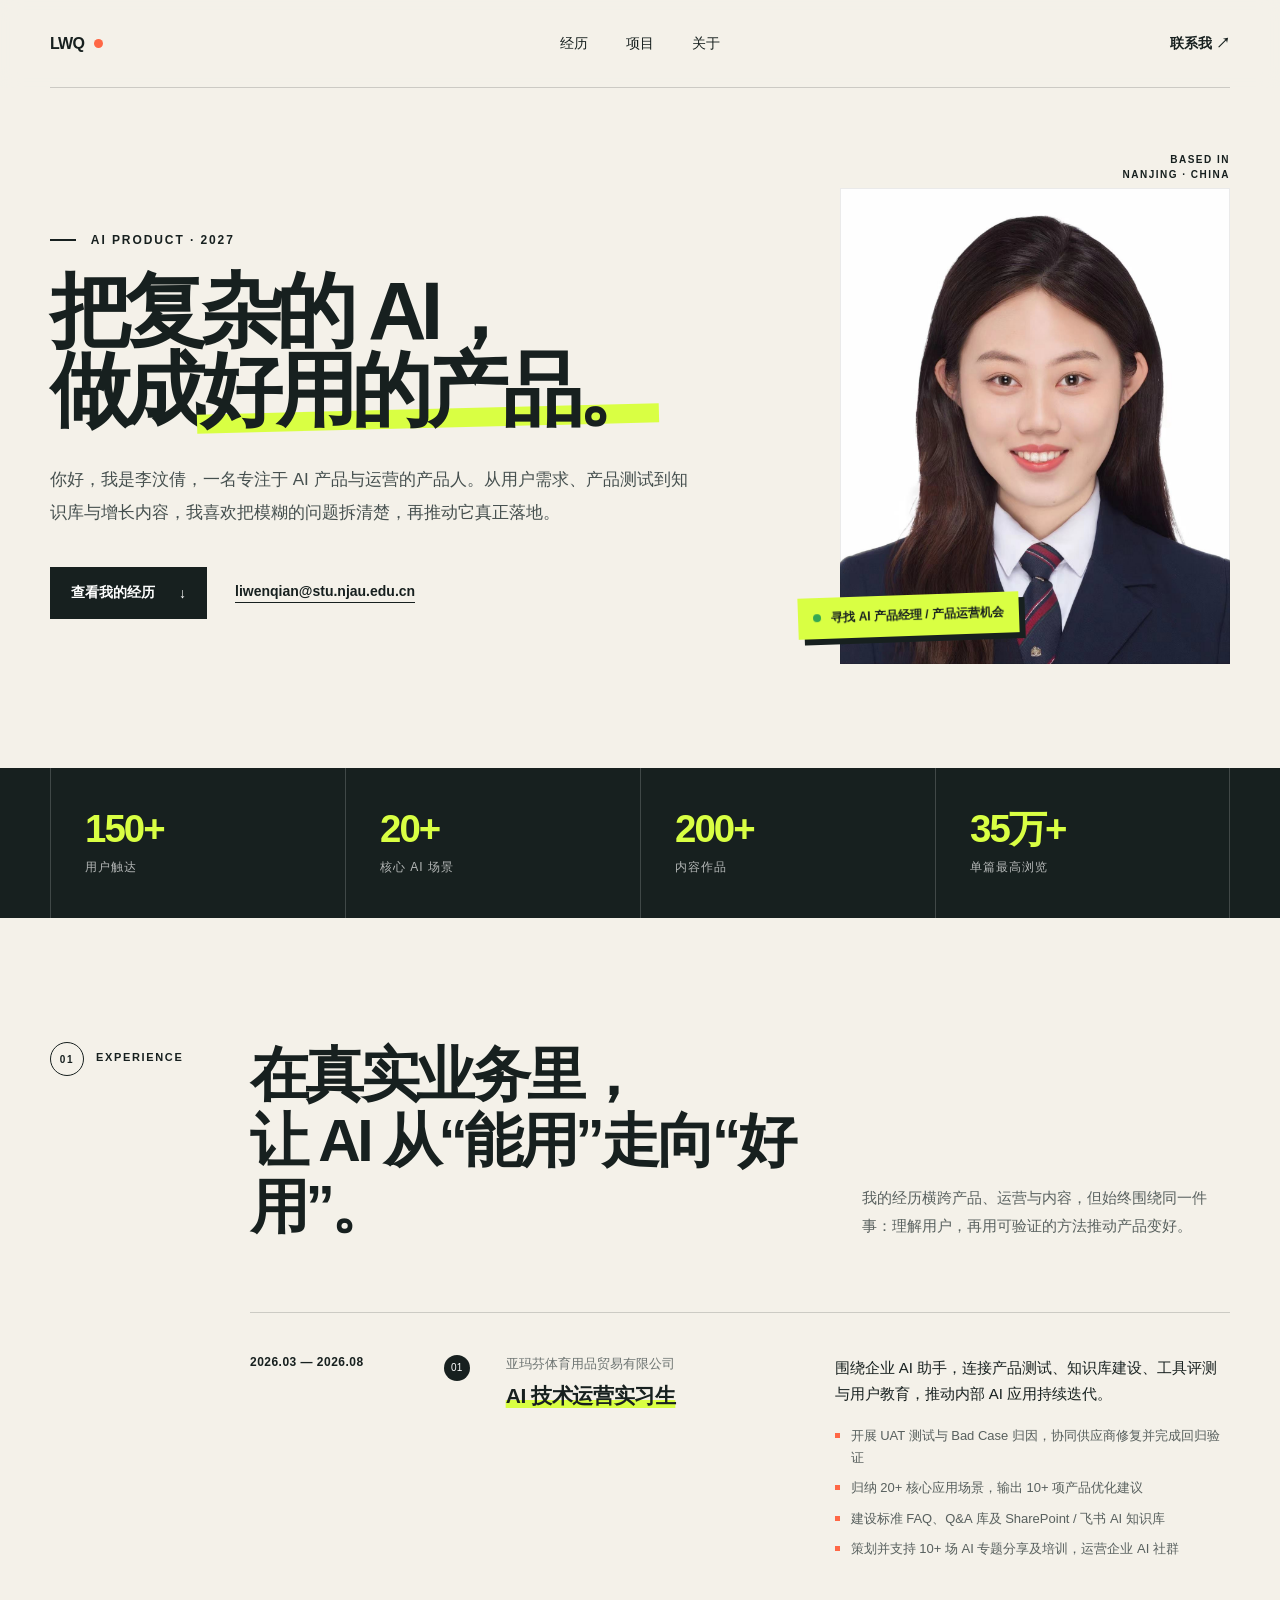
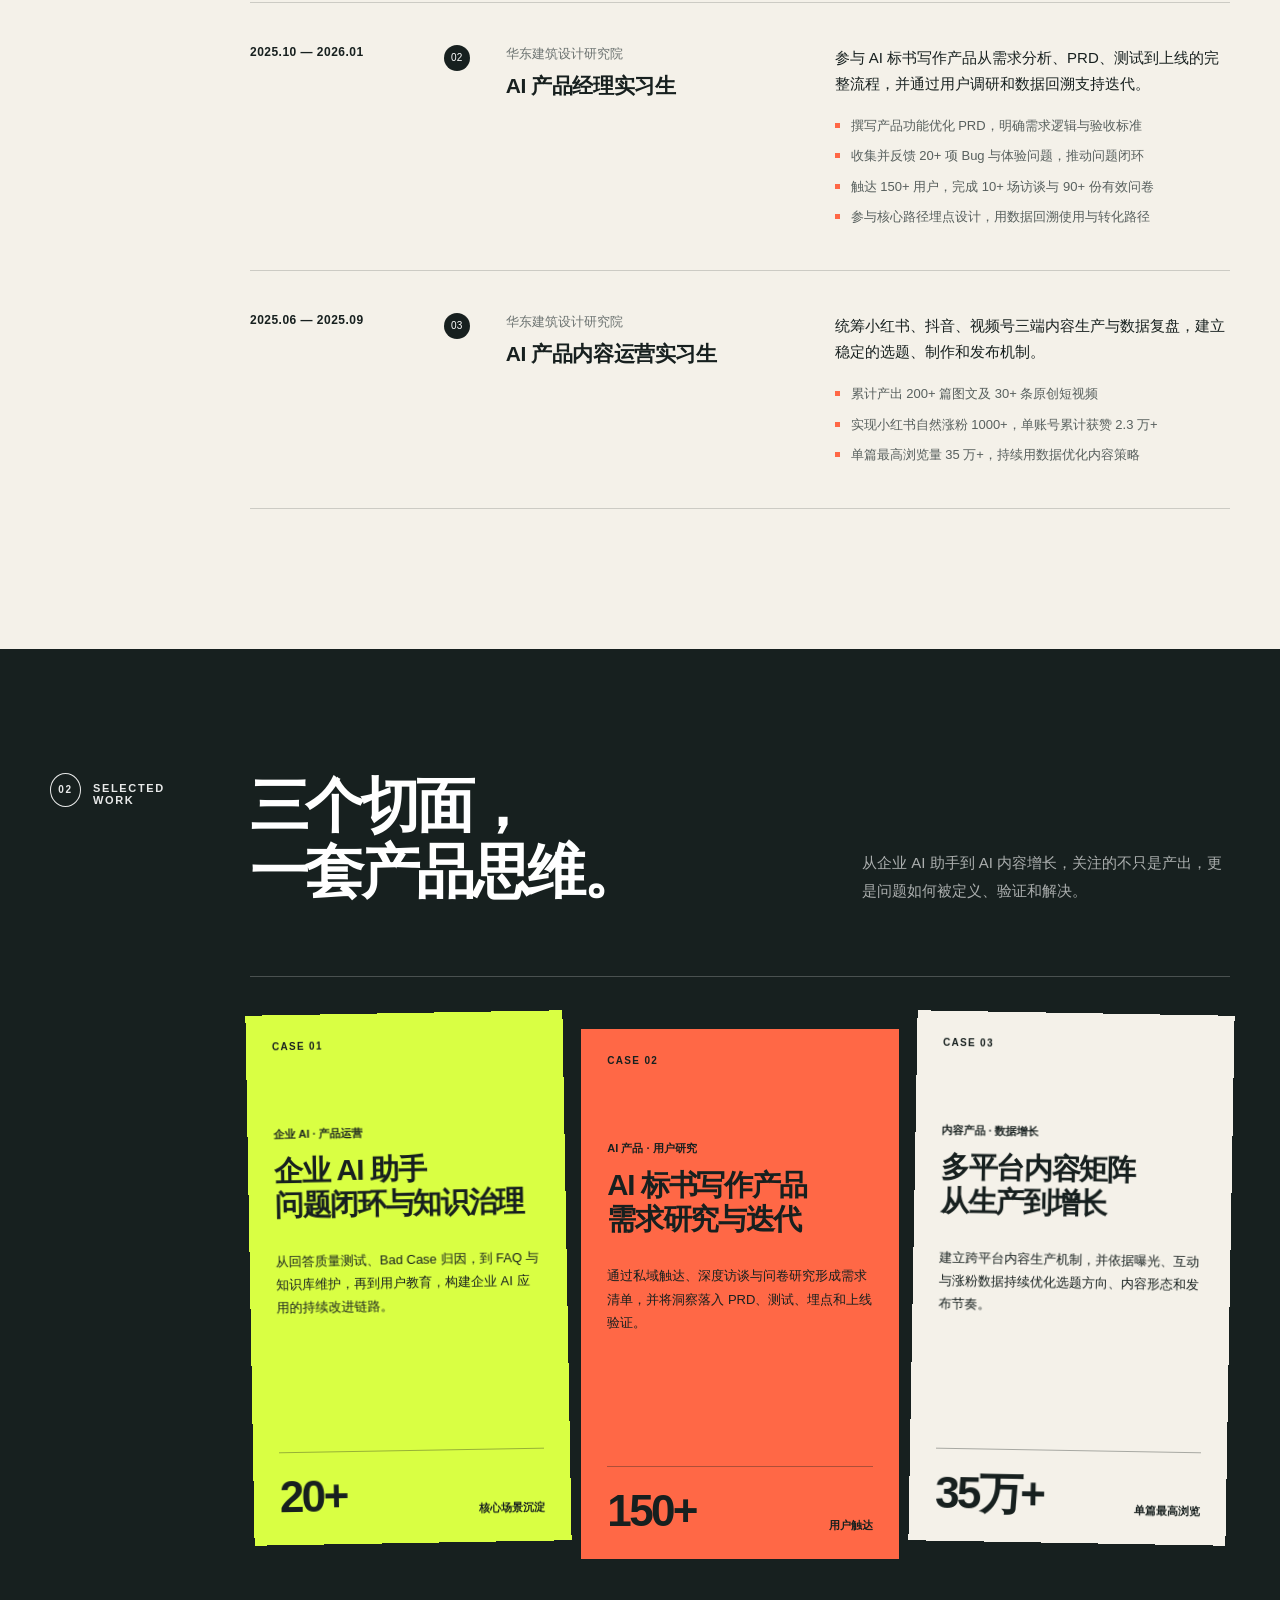
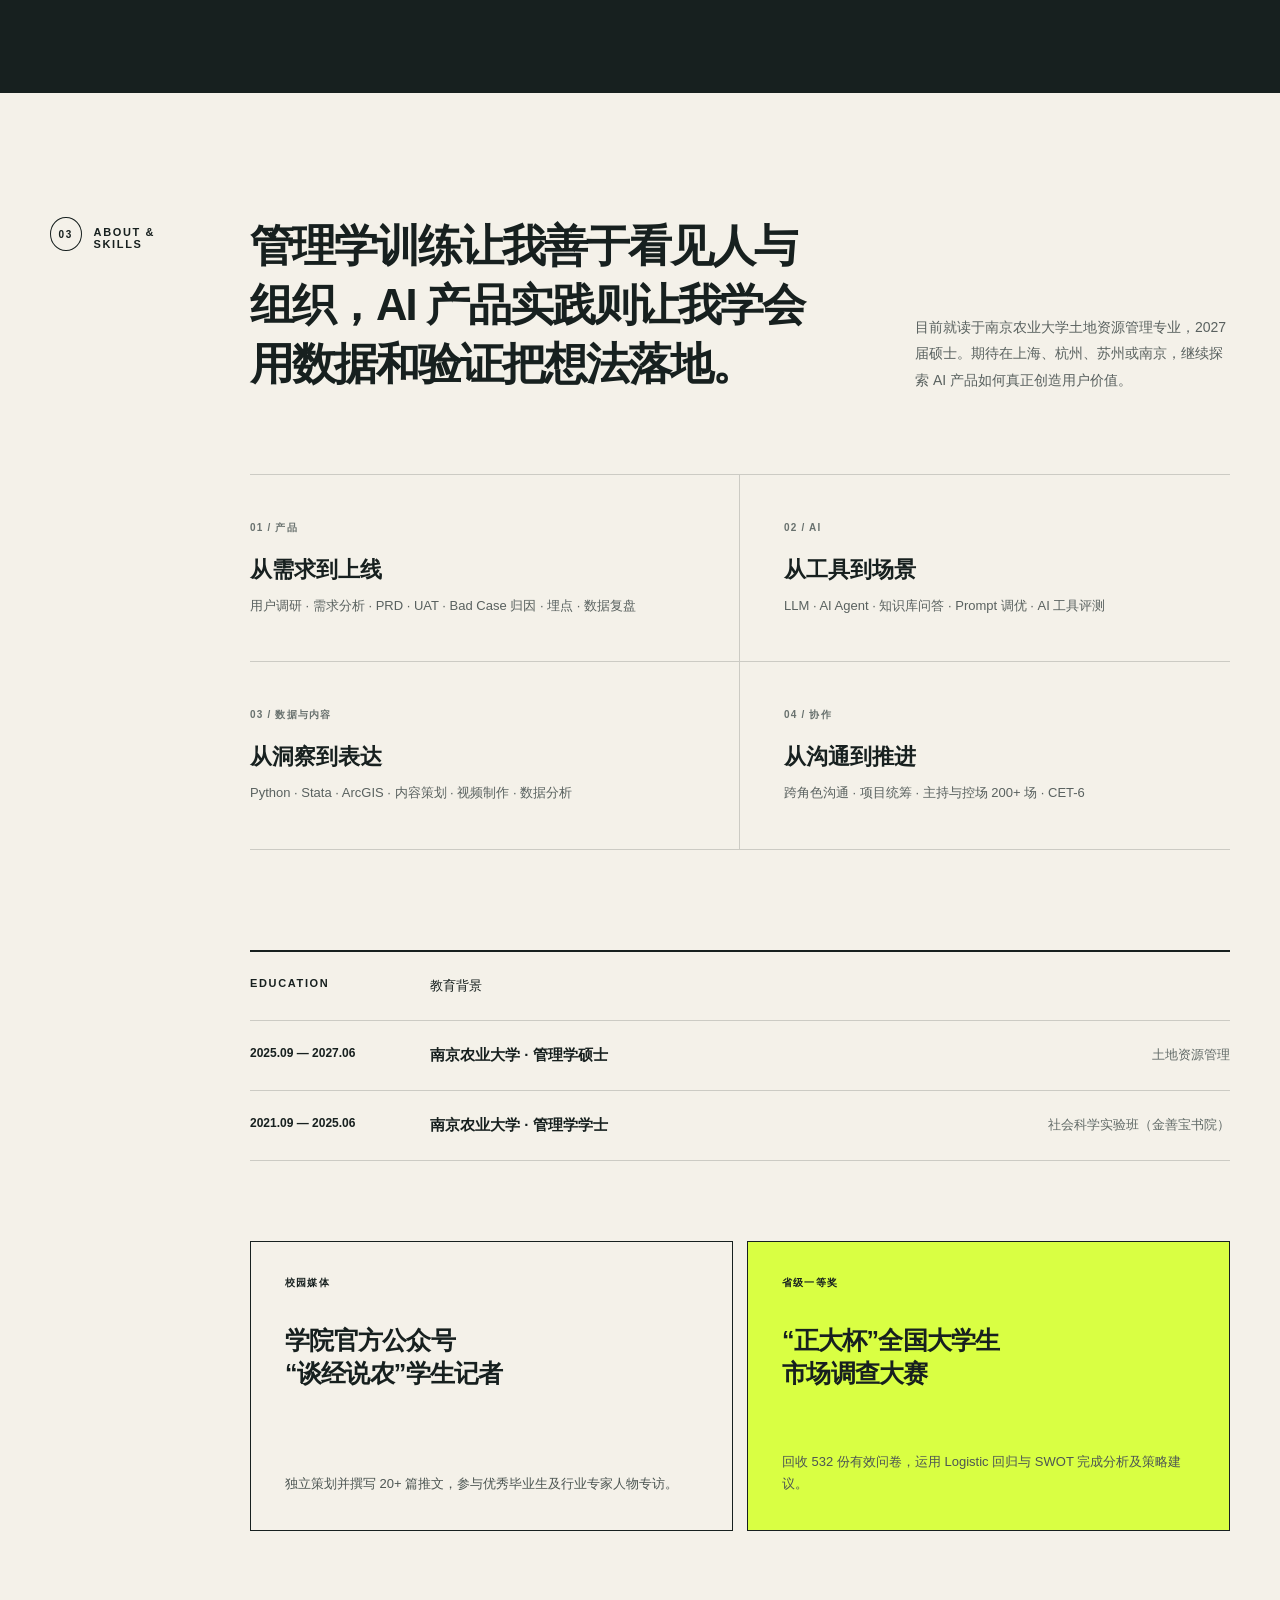
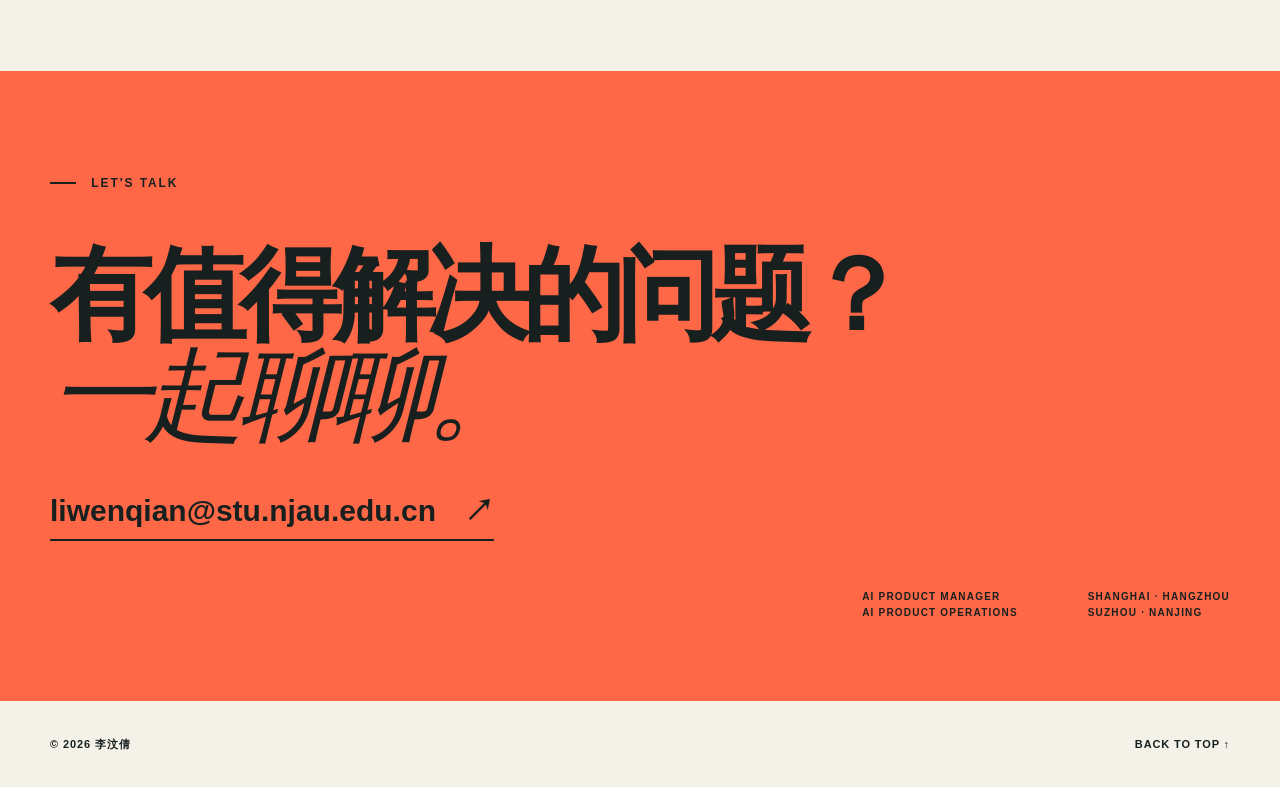
==== index.html @ 54adc129 "Publish initial personal homepage" ====
<!doctype html>
<html lang="zh-CN">
  <head>
    <meta charset="UTF-8" />
    <meta name="viewport" content="width=device-width, initial-scale=1.0" />
    <meta name="description" content="李汶倩的个人主页，聚焦 AI 产品、用户研究、知识库与内容增长。" />
    <meta name="theme-color" content="#f4f1e9" />
    <title>李汶倩｜AI 产品经理 &amp; 产品运营</title>
    <link rel="stylesheet" href="styles.css" />
  </head>
  <body>
    <header class="site-header">
      <nav class="nav shell" aria-label="主导航">
        <a class="brand" href="#top" aria-label="返回首页"><span>LWQ</span><i></i></a>
        <div class="nav-links">
          <a href="#experience">经历</a>
          <a href="#projects">项目</a>
          <a href="#about">关于</a>
        </div>
        <a class="nav-contact" href="mailto:liwenqian@stu.njau.edu.cn">联系我 <span aria-hidden="true">↗</span></a>
      </nav>
    </header>

    <main id="top">
      <section class="hero shell">
        <div class="hero-copy reveal">
          <p class="eyebrow"><span></span> AI PRODUCT · 2027</p>
          <h1>把复杂的 AI，<br />做成<span>好用的产品。</span></h1>
          <p class="intro">
            你好，我是李汶倩，一名专注于 AI 产品与运营的产品人。从用户需求、产品测试到知识库与增长内容，我喜欢把模糊的问题拆清楚，再推动它真正落地。
          </p>
          <div class="hero-actions">
            <a class="button primary" href="#experience">查看我的经历 <span>↓</span></a>
            <a class="button text-link" href="mailto:liwenqian@stu.njau.edu.cn">liwenqian@stu.njau.edu.cn</a>
          </div>
        </div>

        <div class="portrait-wrap reveal delay-1" aria-label="李汶倩个人照片">
          <div class="portrait-note">BASED IN<br />NANJING · CHINA</div>
          <div class="portrait-frame"><img src="assets/profile.jpg" alt="李汶倩" /></div>
          <div class="availability"><i></i> 寻找 AI 产品经理 / 产品运营机会</div>
        </div>
      </section>

      <section class="metric-band" aria-label="核心成果">
        <div class="shell metrics">
          <div class="metric"><strong>150+</strong><span>用户触达</span></div>
          <div class="metric"><strong>20+</strong><span>核心 AI 场景</span></div>
          <div class="metric"><strong>200+</strong><span>内容作品</span></div>
          <div class="metric"><strong>35万+</strong><span>单篇最高浏览</span></div>
        </div>
      </section>

      <section class="section shell" id="experience">
        <div class="section-kicker"><span>01</span><p>EXPERIENCE</p></div>
        <div class="section-main">
          <div class="section-heading">
            <h2>在真实业务里，<br />让 AI 从“能用”走向“好用”。</h2>
            <p>我的经历横跨产品、运营与内容，但始终围绕同一件事：理解用户，再用可验证的方法推动产品变好。</p>
          </div>

          <div class="timeline">
            <article class="role featured">
              <div class="role-meta">
                <time>2026.03 — 2026.08</time>
                <span class="role-index">01</span>
              </div>
              <div class="role-title">
                <p>亚玛芬体育用品贸易有限公司</p>
                <h3>AI 技术运营实习生</h3>
              </div>
              <div class="role-content">
                <p>围绕企业 AI 助手，连接产品测试、知识库建设、工具评测与用户教育，推动内部 AI 应用持续迭代。</p>
                <ul>
                  <li>开展 UAT 测试与 Bad Case 归因，协同供应商修复并完成回归验证</li>
                  <li>归纳 20+ 核心应用场景，输出 10+ 项产品优化建议</li>
                  <li>建设标准 FAQ、Q&amp;A 库及 SharePoint / 飞书 AI 知识库</li>
                  <li>策划并支持 10+ 场 AI 专题分享及培训，运营企业 AI 社群</li>
                </ul>
              </div>
            </article>

            <article class="role">
              <div class="role-meta">
                <time>2025.10 — 2026.01</time>
                <span class="role-index">02</span>
              </div>
              <div class="role-title">
                <p>华东建筑设计研究院</p>
                <h3>AI 产品经理实习生</h3>
              </div>
              <div class="role-content">
                <p>参与 AI 标书写作产品从需求分析、PRD、测试到上线的完整流程，并通过用户调研和数据回溯支持迭代。</p>
                <ul>
                  <li>撰写产品功能优化 PRD，明确需求逻辑与验收标准</li>
                  <li>收集并反馈 20+ 项 Bug 与体验问题，推动问题闭环</li>
                  <li>触达 150+ 用户，完成 10+ 场访谈与 90+ 份有效问卷</li>
                  <li>参与核心路径埋点设计，用数据回溯使用与转化路径</li>
                </ul>
              </div>
            </article>

            <article class="role">
              <div class="role-meta">
                <time>2025.06 — 2025.09</time>
                <span class="role-index">03</span>
              </div>
              <div class="role-title">
                <p>华东建筑设计研究院</p>
                <h3>AI 产品内容运营实习生</h3>
              </div>
              <div class="role-content">
                <p>统筹小红书、抖音、视频号三端内容生产与数据复盘，建立稳定的选题、制作和发布机制。</p>
                <ul>
                  <li>累计产出 200+ 篇图文及 30+ 条原创短视频</li>
                  <li>实现小红书自然涨粉 1000+，单账号累计获赞 2.3 万+</li>
                  <li>单篇最高浏览量 35 万+，持续用数据优化内容策略</li>
                </ul>
              </div>
            </article>
          </div>
        </div>
      </section>

      <section class="projects-wrap" id="projects">
        <div class="section shell project-section">
          <div class="section-kicker light"><span>02</span><p>SELECTED WORK</p></div>
          <div class="section-main">
            <div class="section-heading light-heading">
              <h2>三个切面，<br />一套产品思维。</h2>
              <p>从企业 AI 助手到 AI 内容增长，关注的不只是产出，更是问题如何被定义、验证和解决。</p>
            </div>
            <div class="project-list">
              <article class="project-card acid-card">
                <p class="project-no">CASE 01</p>
                <div>
                  <span class="project-tag">企业 AI · 产品运营</span>
                  <h3>企业 AI 助手<br />问题闭环与知识治理</h3>
                </div>
                <p class="project-desc">从回答质量测试、Bad Case 归因，到 FAQ 与知识库维护，再到用户教育，构建企业 AI 应用的持续改进链路。</p>
                <div class="project-result"><strong>20+</strong><span>核心场景沉淀</span></div>
              </article>
              <article class="project-card orange-card">
                <p class="project-no">CASE 02</p>
                <div>
                  <span class="project-tag">AI 产品 · 用户研究</span>
                  <h3>AI 标书写作产品<br />需求研究与迭代</h3>
                </div>
                <p class="project-desc">通过私域触达、深度访谈与问卷研究形成需求清单，并将洞察落入 PRD、测试、埋点和上线验证。</p>
                <div class="project-result"><strong>150+</strong><span>用户触达</span></div>
              </article>
              <article class="project-card paper-card">
                <p class="project-no">CASE 03</p>
                <div>
                  <span class="project-tag">内容产品 · 数据增长</span>
                  <h3>多平台内容矩阵<br />从生产到增长</h3>
                </div>
                <p class="project-desc">建立跨平台内容生产机制，并依据曝光、互动与涨粉数据持续优化选题方向、内容形态和发布节奏。</p>
                <div class="project-result"><strong>35万+</strong><span>单篇最高浏览</span></div>
              </article>
            </div>
          </div>
        </div>
      </section>

      <section class="section shell" id="about">
        <div class="section-kicker"><span>03</span><p>ABOUT &amp; SKILLS</p></div>
        <div class="section-main about-main">
          <div class="about-copy">
            <p class="large-copy">管理学训练让我善于看见人与组织，AI 产品实践则让我学会用数据和验证把想法落地。</p>
            <p>目前就读于南京农业大学土地资源管理专业，2027 届硕士。期待在上海、杭州、苏州或南京，继续探索 AI 产品如何真正创造用户价值。</p>
          </div>

          <div class="skill-grid">
            <div class="skill-group">
              <span>01 / 产品</span>
              <h3>从需求到上线</h3>
              <p>用户调研 · 需求分析 · PRD · UAT · Bad Case 归因 · 埋点 · 数据复盘</p>
            </div>
            <div class="skill-group">
              <span>02 / AI</span>
              <h3>从工具到场景</h3>
              <p>LLM · AI Agent · 知识库问答 · Prompt 调优 · AI 工具评测</p>
            </div>
            <div class="skill-group">
              <span>03 / 数据与内容</span>
              <h3>从洞察到表达</h3>
              <p>Python · Stata · ArcGIS · 内容策划 · 视频制作 · 数据分析</p>
            </div>
            <div class="skill-group">
              <span>04 / 协作</span>
              <h3>从沟通到推进</h3>
              <p>跨角色沟通 · 项目统筹 · 主持与控场 200+ 场 · CET-6</p>
            </div>
          </div>

          <div class="education">
            <div class="education-title"><p>EDUCATION</p><span>教育背景</span></div>
            <div class="edu-item">
              <time>2025.09 — 2027.06</time>
              <div><strong>南京农业大学 · 管理学硕士</strong><span>土地资源管理</span></div>
            </div>
            <div class="edu-item">
              <time>2021.09 — 2025.06</time>
              <div><strong>南京农业大学 · 管理学学士</strong><span>社会科学实验班（金善宝书院）</span></div>
            </div>
          </div>

          <div class="campus">
            <article><span>校园媒体</span><h3>学院官方公众号<br />“谈经说农”学生记者</h3><p>独立策划并撰写 20+ 篇推文，参与优秀毕业生及行业专家人物专访。</p></article>
            <article><span>省级一等奖</span><h3>“正大杯”全国大学生<br />市场调查大赛</h3><p>回收 532 份有效问卷，运用 Logistic 回归与 SWOT 完成分析及策略建议。</p></article>
          </div>
        </div>
      </section>

      <section class="contact-section">
        <div class="shell contact-inner">
          <p class="eyebrow"><span></span> LET'S TALK</p>
          <h2>有值得解决的问题？<br /><em>一起聊聊。</em></h2>
          <a href="mailto:liwenqian@stu.njau.edu.cn">liwenqian@stu.njau.edu.cn <span>↗</span></a>
          <div class="contact-meta"><p>AI PRODUCT MANAGER<br />AI PRODUCT OPERATIONS</p><p>SHANGHAI · HANGZHOU<br />SUZHOU · NANJING</p></div>
        </div>
      </section>
    </main>

    <footer class="footer shell"><p>© 2026 李汶倩</p><a href="#top">BACK TO TOP ↑</a></footer>
  </body>
</html>
---- styles.css ----
:root {
  --ink: #17201f;
  --paper: #f4f1e9;
  --acid: #d9ff43;
  --orange: #ff6846;
  --line: rgba(23, 32, 31, .18);
}

* { box-sizing: border-box; }
html { scroll-behavior: smooth; }
body { margin: 0; background: var(--paper); color: var(--ink); font-family: "Helvetica Neue", "PingFang SC", "Microsoft YaHei", Arial, sans-serif; -webkit-font-smoothing: antialiased; }
a { color: inherit; text-decoration: none; }
.shell { width: min(1180px, calc(100% - 48px)); margin-inline: auto; }
.site-header { background: color-mix(in srgb, var(--paper) 92%, transparent); backdrop-filter: blur(10px); position: relative; z-index: 20; }
.nav { height: 88px; display: grid; grid-template-columns: 1fr auto 1fr; align-items: center; border-bottom: 1px solid var(--line); }
.brand { display: flex; align-items: center; gap: 10px; font-weight: 900; letter-spacing: -.05em; }
.brand i { width: 9px; height: 9px; border-radius: 50%; background: var(--orange); }
.nav-links { display: flex; gap: 38px; font-size: 14px; }
.nav-links a, .nav-contact { transition: opacity .2s ease; }
.nav-links a:hover, .nav-contact:hover { opacity: .55; }
.nav-contact { justify-self: end; font-size: 14px; font-weight: 700; }

.hero { min-height: 680px; padding: 72px 0 76px; display: grid; grid-template-columns: 1.2fr .8fr; align-items: center; gap: clamp(48px, 8vw, 120px); }
.eyebrow { margin: 0 0 25px; font-size: 12px; font-weight: 800; letter-spacing: .16em; }
.eyebrow span { display: inline-block; width: 26px; height: 2px; margin: 0 10px 3px 0; background: currentColor; }
h1 { margin: 0; font-size: clamp(52px, 6.3vw, 88px); line-height: .98; letter-spacing: -.07em; font-weight: 850; }
h1 span { position: relative; display: inline-block; z-index: 0; }
h1 span::after { content: ""; position: absolute; z-index: -1; left: -4px; right: -6px; bottom: 2px; height: 24%; background: var(--acid); transform: rotate(-1.4deg); }
.intro { max-width: 650px; margin: 34px 0 0; font-size: 17px; line-height: 1.9; color: #46504f; }
.hero-actions { display: flex; align-items: center; gap: 28px; margin-top: 38px; }
.button { font-size: 14px; font-weight: 750; }
.primary { display: inline-flex; align-items: center; gap: 24px; padding: 16px 20px; color: white; background: var(--ink); border: 1px solid var(--ink); transition: transform .2s, background .2s, color .2s; }
.primary:hover { transform: translateY(-2px); background: var(--acid); color: var(--ink); }
.text-link { border-bottom: 1px solid currentColor; padding-bottom: 3px; }
.portrait-wrap { position: relative; max-width: 390px; justify-self: end; }
.portrait-frame { position: relative; aspect-ratio: .82; overflow: hidden; background: #d9d5cb; }
.portrait-frame::after { content: ""; position: absolute; inset: 0; box-shadow: inset 0 0 0 1px rgba(0,0,0,.08); pointer-events: none; }
.portrait-frame img { width: 100%; height: 100%; display: block; object-fit: cover; object-position: center 18%; }
.portrait-note { position: absolute; top: -36px; right: 0; font-size: 10px; line-height: 1.5; letter-spacing: .15em; text-align: right; font-weight: 700; }
.availability { position: absolute; left: -42px; bottom: 28px; padding: 12px 15px; background: var(--acid); font-size: 12px; font-weight: 750; box-shadow: 6px 6px 0 var(--ink); transform: rotate(-2deg); }
.availability i { display: inline-block; width: 8px; height: 8px; margin-right: 7px; border-radius: 50%; background: #34a853; }
.metric-band { background: var(--ink); color: white; }
.metrics { min-height: 150px; display: grid; grid-template-columns: repeat(4, 1fr); }
.metric { display: flex; flex-direction: column; justify-content: center; padding: 24px 34px; border-left: 1px solid rgba(255,255,255,.18); }
.metric:last-child { border-right: 1px solid rgba(255,255,255,.18); }
.metric strong { font-size: clamp(30px, 3vw, 46px); line-height: 1; letter-spacing: -.05em; color: var(--acid); }
.metric span { margin-top: 10px; font-size: 12px; color: rgba(255,255,255,.68); letter-spacing: .08em; }

.section { display: grid; grid-template-columns: 150px 1fr; gap: 50px; padding-top: 124px; padding-bottom: 140px; }
.section-kicker { display: flex; align-items: flex-start; gap: 12px; font-size: 11px; font-weight: 800; letter-spacing: .15em; }
.section-kicker span { display: grid; place-items: center; width: 34px; height: 34px; border: 1px solid currentColor; border-radius: 50%; font-size: 10px; }
.section-kicker p { margin: 9px 0 0; }
.section-heading { display: grid; grid-template-columns: 1.2fr .8fr; gap: 60px; align-items: end; padding-bottom: 72px; border-bottom: 1px solid var(--line); }
.section-heading h2 { margin: 0; font-size: clamp(38px, 4.6vw, 64px); line-height: 1.12; letter-spacing: -.06em; }
.section-heading > p { max-width: 420px; margin: 0; color: #59615f; line-height: 1.85; font-size: 15px; }
.timeline { border-bottom: 1px solid var(--line); }
.role { display: grid; grid-template-columns: .75fr 1fr 1.35fr; gap: 36px; padding: 42px 0; border-top: 1px solid var(--line); }
.role:first-child { border-top: 0; }
.role-meta { display: flex; justify-content: space-between; align-items: flex-start; }
.role-meta time { font-size: 12px; font-weight: 700; letter-spacing: .04em; }
.role-index { display: grid; place-items: center; width: 26px; height: 26px; border-radius: 50%; background: var(--ink); color: white; font-size: 10px; }
.role-title p { margin: 0 0 9px; color: #6c7371; font-size: 13px; }
.role-title h3 { margin: 0; font-size: 21px; line-height: 1.35; letter-spacing: -.02em; }
.role-content > p { margin: 0 0 18px; line-height: 1.75; font-size: 15px; }
.role-content ul { margin: 0; padding: 0; list-style: none; color: #58605e; }
.role-content li { position: relative; padding-left: 16px; margin-top: 9px; line-height: 1.65; font-size: 13px; }
.role-content li::before { content: ""; position: absolute; left: 0; top: 8px; width: 5px; height: 5px; background: var(--orange); }
.featured .role-title h3 { text-decoration: underline; text-decoration-color: var(--acid); text-decoration-thickness: 8px; text-underline-offset: -3px; text-decoration-skip-ink: none; }

.projects-wrap { background: var(--ink); color: white; }
.project-section { padding-bottom: 150px; }
.light { color: rgba(255,255,255,.9); }
.light-heading { border-color: rgba(255,255,255,.22); }
.light-heading > p { color: rgba(255,255,255,.64); }
.project-list { display: grid; grid-template-columns: repeat(3, 1fr); gap: 14px; padding-top: 36px; }
.project-card { min-height: 530px; padding: 26px; color: var(--ink); display: flex; flex-direction: column; transition: transform .25s ease; }
.project-card:hover { transform: translateY(-8px); }
.acid-card { background: var(--acid); transform: rotate(-1deg); }
.orange-card { background: var(--orange); transform: translateY(16px); }
.paper-card { background: var(--paper); transform: rotate(1deg); }
.project-card:hover { transform: translateY(-8px) rotate(0); }
.project-no { margin: 0 0 72px; font-size: 10px; font-weight: 800; letter-spacing: .13em; }
.project-tag { font-size: 11px; font-weight: 800; }
.project-card h3 { margin: 12px 0 0; font-size: clamp(24px, 2.3vw, 34px); line-height: 1.15; letter-spacing: -.045em; }
.project-desc { margin: 28px 0 20px; font-size: 13px; line-height: 1.8; }
.project-result { margin-top: auto; padding-top: 22px; border-top: 1px solid rgba(23,32,31,.35); display: flex; align-items: end; justify-content: space-between; }
.project-result strong { font-size: 44px; letter-spacing: -.06em; line-height: 1; }
.project-result span { font-size: 11px; font-weight: 700; }

.about-main { min-width: 0; }
.about-copy { display: grid; grid-template-columns: 1.3fr .7fr; gap: 80px; padding-bottom: 80px; border-bottom: 1px solid var(--line); align-items: end; }
.about-copy p { margin: 0; }
.large-copy { font-size: clamp(30px, 3.4vw, 48px); line-height: 1.35; letter-spacing: -.045em; font-weight: 750; }
.about-copy p:last-child { font-size: 14px; color: #59615f; line-height: 1.9; }
.skill-grid { display: grid; grid-template-columns: 1fr 1fr; }
.skill-group { padding: 42px 34px 44px 0; border-bottom: 1px solid var(--line); }
.skill-group:nth-child(odd) { padding-right: 44px; border-right: 1px solid var(--line); }
.skill-group:nth-child(even) { padding-left: 44px; }
.skill-group span { font-size: 10px; font-weight: 800; letter-spacing: .12em; color: #68716e; }
.skill-group h3 { margin: 20px 0 10px; font-size: 22px; }
.skill-group p { margin: 0; color: #59615f; font-size: 13px; line-height: 1.75; }
.education { margin-top: 100px; border-top: 2px solid var(--ink); border-bottom: 1px solid var(--line); }
.education-title, .edu-item { display: grid; grid-template-columns: 180px 1fr; border-bottom: 1px solid var(--line); padding: 25px 0; }
.education-title p { margin: 0; font-size: 11px; font-weight: 800; letter-spacing: .15em; }
.education-title span { font-size: 13px; }
.edu-item:last-child { border: 0; }
.edu-item time { font-size: 12px; font-weight: 700; }
.edu-item div { display: flex; justify-content: space-between; gap: 20px; }
.edu-item strong { font-size: 15px; }
.edu-item span { font-size: 13px; color: #626b68; }
.campus { display: grid; grid-template-columns: 1fr 1fr; gap: 14px; margin-top: 80px; }
.campus article { min-height: 290px; padding: 34px; border: 1px solid var(--ink); display: flex; flex-direction: column; }
.campus article:last-child { background: var(--acid); }
.campus span { font-size: 10px; font-weight: 800; letter-spacing: .12em; }
.campus h3 { margin: 34px 0 18px; font-size: 25px; line-height: 1.3; letter-spacing: -.03em; }
.campus p { margin: auto 0 0; font-size: 13px; line-height: 1.75; color: #4d5653; }

.contact-section { background: var(--orange); }
.contact-inner { position: relative; min-height: 630px; padding-top: 105px; padding-bottom: 70px; display: flex; flex-direction: column; }
.contact-inner h2 { margin: 30px 0 44px; font-size: clamp(54px, 8vw, 110px); line-height: .98; letter-spacing: -.075em; }
.contact-inner h2 em { font-family: Georgia, "Songti SC", serif; font-weight: 400; }
.contact-inner > a { align-self: flex-start; padding-bottom: 7px; border-bottom: 2px solid var(--ink); font-size: clamp(18px, 2.4vw, 30px); font-weight: 750; }
.contact-inner > a span { margin-left: 20px; }
.contact-meta { margin-top: auto; display: flex; justify-content: flex-end; gap: 70px; font-size: 10px; font-weight: 800; letter-spacing: .12em; line-height: 1.6; }
.footer { min-height: 86px; display: flex; align-items: center; justify-content: space-between; font-size: 11px; font-weight: 700; letter-spacing: .08em; }

.reveal { animation: rise .7s ease both; }
.delay-1 { animation-delay: .12s; }
@keyframes rise { from { opacity: 0; transform: translateY(18px); } to { opacity: 1; transform: translateY(0); } }
@media (prefers-reduced-motion: reduce) { html { scroll-behavior: auto; } .reveal { animation: none; } }

@media (max-width: 920px) {
  .section { grid-template-columns: 1fr; gap: 40px; padding-top: 90px; padding-bottom: 100px; }
  .section-kicker { border-bottom: 1px solid currentColor; padding-bottom: 16px; }
  .role { grid-template-columns: .8fr 1fr 1.3fr; }
  .project-list { grid-template-columns: 1fr; }
  .project-card { min-height: 380px; transform: none; }
  .project-no { margin-bottom: 40px; }
}

@media (max-width: 760px) {
  .shell { width: min(100% - 32px, 620px); }
  .nav { height: 72px; grid-template-columns: 1fr auto; }
  .nav-links { display: none; }
  .hero { grid-template-columns: 1fr; padding-top: 54px; gap: 76px; }
  .portrait-wrap { justify-self: center; width: min(86%, 390px); }
  .metrics { grid-template-columns: 1fr 1fr; }
  .metric { min-height: 120px; border-bottom: 1px solid rgba(255,255,255,.18); }
  .metric:nth-child(2) { border-right: 1px solid rgba(255,255,255,.18); }
  .section-heading, .about-copy { grid-template-columns: 1fr; gap: 30px; padding-bottom: 55px; }
  .role { grid-template-columns: 1fr; gap: 20px; }
  .role-meta { justify-content: flex-start; gap: 20px; }
  .role-index { order: -1; }
  .skill-grid, .campus { grid-template-columns: 1fr; }
  .skill-group:nth-child(odd), .skill-group:nth-child(even) { padding: 34px 0; border-right: 0; }
  .education-title, .edu-item { grid-template-columns: 1fr; gap: 14px; }
  .edu-item div { flex-direction: column; gap: 6px; }
  .contact-meta { justify-content: flex-start; }
}

@media (max-width: 480px) {
  h1 { font-size: 48px; }
  .intro { font-size: 15px; }
  .hero-actions { align-items: flex-start; flex-direction: column; }
  .availability { left: -8px; }
  .metric { padding: 20px; }
  .metric strong { font-size: 34px; }
  .contact-inner { min-height: 560px; }
  .contact-inner h2 { font-size: 52px; }
  .contact-meta { flex-direction: column; gap: 10px; }
}
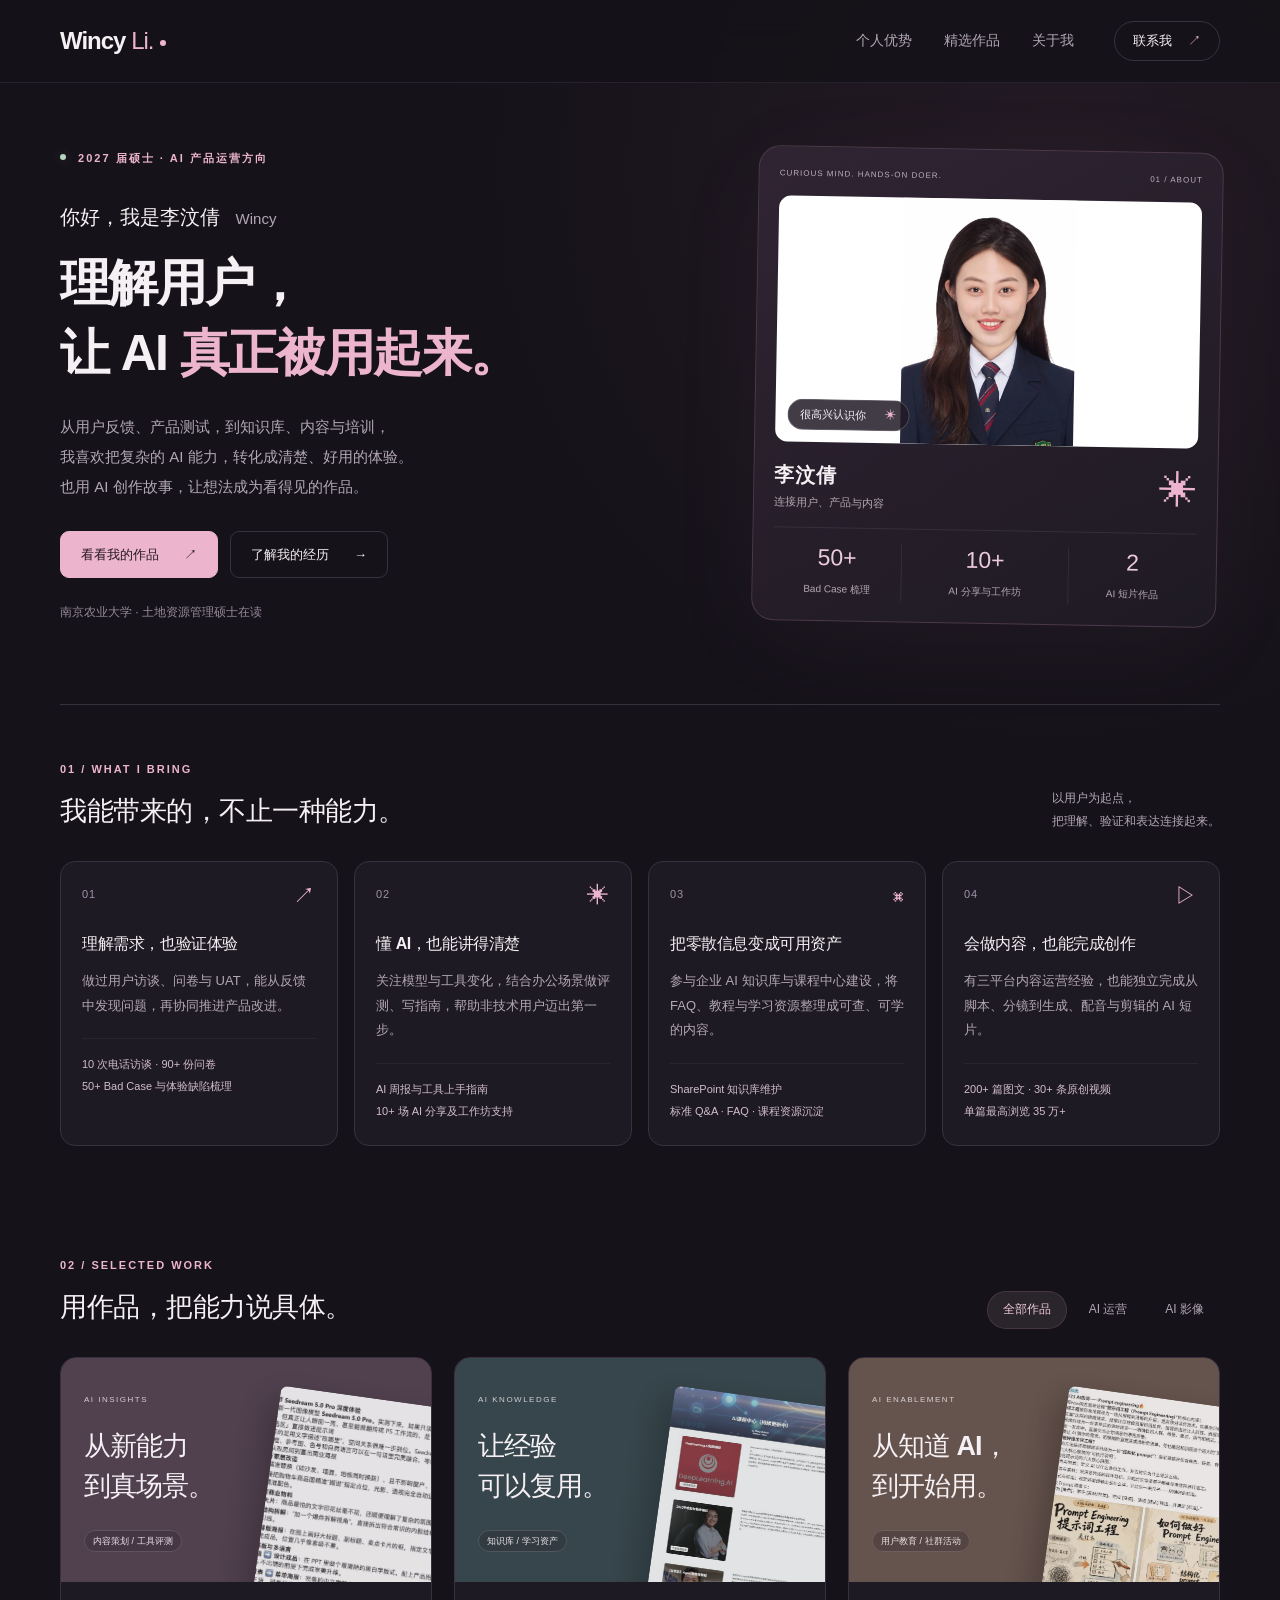
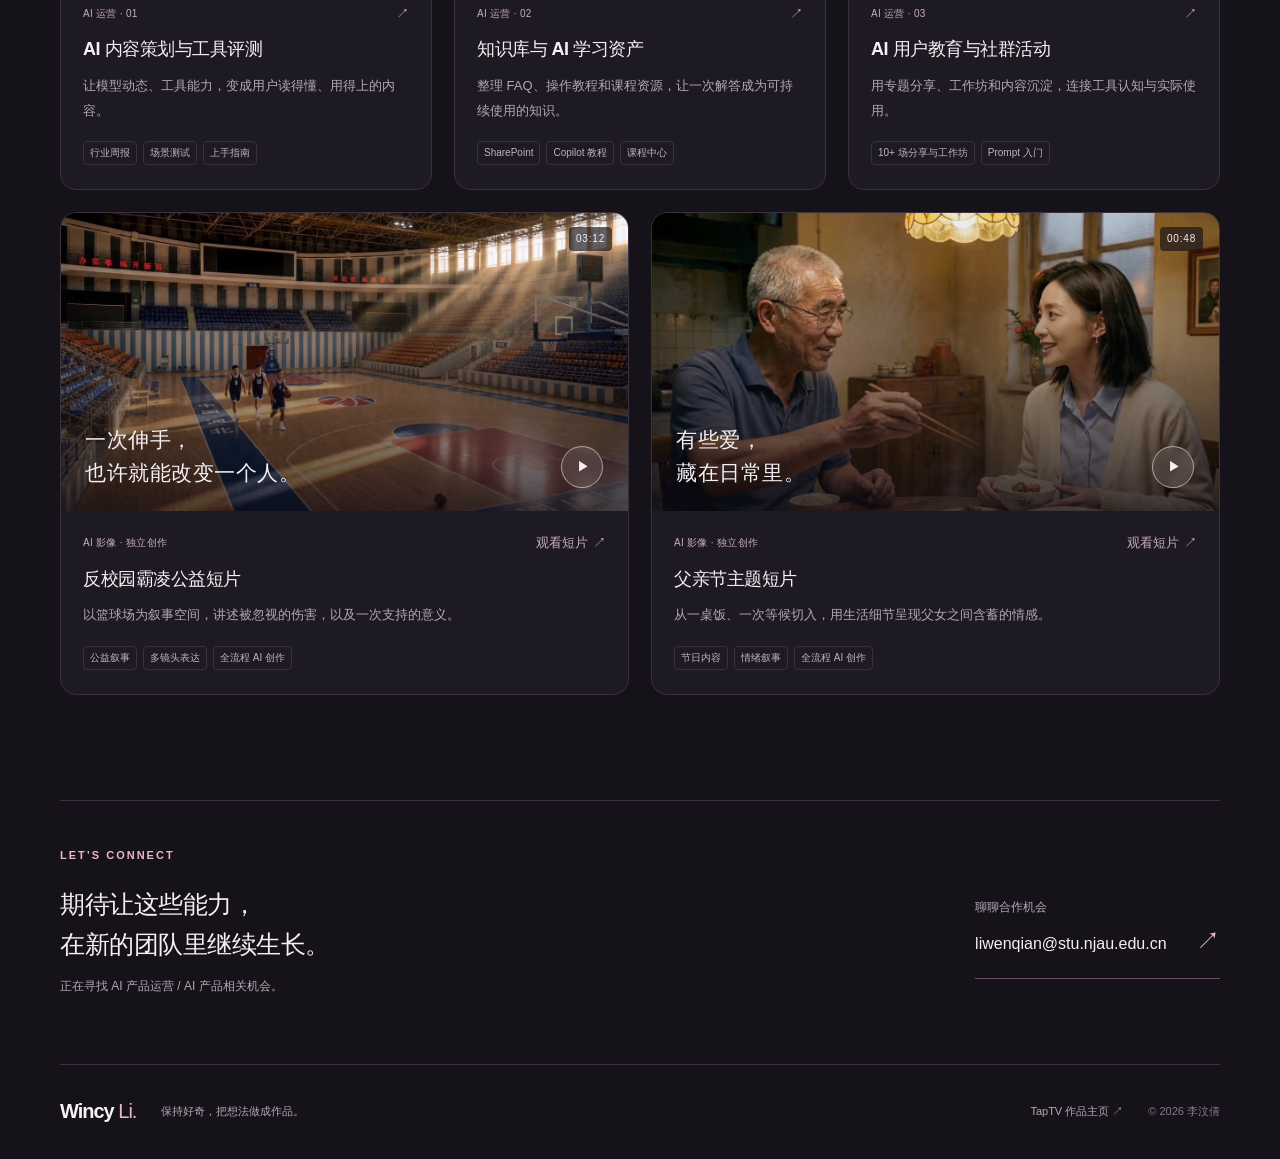
==== commit 745eeeb4: "Redesign portfolio with selected AI operations cases and films" ====
--- a/index.html
+++ b/index.html
@@ -1,228 +1,38 @@
-<!doctype html>
-<html lang="zh-CN">
-  <head>
-    <meta charset="UTF-8" />
-    <meta name="viewport" content="width=device-width, initial-scale=1.0" />
-    <meta name="description" content="李汶倩的个人主页，聚焦 AI 产品、用户研究、知识库与内容增长。" />
-    <meta name="theme-color" content="#f4f1e9" />
-    <title>李汶倩｜AI 产品经理 &amp; 产品运营</title>
-    <link rel="stylesheet" href="styles.css" />
-  </head>
-  <body>
-    <header class="site-header">
-      <nav class="nav shell" aria-label="主导航">
-        <a class="brand" href="#top" aria-label="返回首页"><span>LWQ</span><i></i></a>
-        <div class="nav-links">
-          <a href="#experience">经历</a>
-          <a href="#projects">项目</a>
-          <a href="#about">关于</a>
-        </div>
-        <a class="nav-contact" href="mailto:liwenqian@stu.njau.edu.cn">联系我 <span aria-hidden="true">↗</span></a>
-      </nav>
-    </header>
-
-    <main id="top">
-      <section class="hero shell">
-        <div class="hero-copy reveal">
-          <p class="eyebrow"><span></span> AI PRODUCT · 2027</p>
-          <h1>把复杂的 AI，<br />做成<span>好用的产品。</span></h1>
-          <p class="intro">
-            你好，我是李汶倩，一名专注于 AI 产品与运营的产品人。从用户需求、产品测试到知识库与增长内容，我喜欢把模糊的问题拆清楚，再推动它真正落地。
-          </p>
-          <div class="hero-actions">
-            <a class="button primary" href="#experience">查看我的经历 <span>↓</span></a>
-            <a class="button text-link" href="mailto:liwenqian@stu.njau.edu.cn">liwenqian@stu.njau.edu.cn</a>
-          </div>
-        </div>
-
-        <div class="portrait-wrap reveal delay-1" aria-label="李汶倩个人照片">
-          <div class="portrait-note">BASED IN<br />NANJING · CHINA</div>
-          <div class="portrait-frame"><img src="assets/profile.jpg" alt="李汶倩" /></div>
-          <div class="availability"><i></i> 寻找 AI 产品经理 / 产品运营机会</div>
-        </div>
-      </section>
-
-      <section class="metric-band" aria-label="核心成果">
-        <div class="shell metrics">
-          <div class="metric"><strong>150+</strong><span>用户触达</span></div>
-          <div class="metric"><strong>20+</strong><span>核心 AI 场景</span></div>
-          <div class="metric"><strong>200+</strong><span>内容作品</span></div>
-          <div class="metric"><strong>35万+</strong><span>单篇最高浏览</span></div>
-        </div>
-      </section>
-
-      <section class="section shell" id="experience">
-        <div class="section-kicker"><span>01</span><p>EXPERIENCE</p></div>
-        <div class="section-main">
-          <div class="section-heading">
-            <h2>在真实业务里，<br />让 AI 从“能用”走向“好用”。</h2>
-            <p>我的经历横跨产品、运营与内容，但始终围绕同一件事：理解用户，再用可验证的方法推动产品变好。</p>
-          </div>
-
-          <div class="timeline">
-            <article class="role featured">
-              <div class="role-meta">
-                <time>2026.03 — 2026.08</time>
-                <span class="role-index">01</span>
-              </div>
-              <div class="role-title">
-                <p>亚玛芬体育用品贸易有限公司</p>
-                <h3>AI 技术运营实习生</h3>
-              </div>
-              <div class="role-content">
-                <p>围绕企业 AI 助手，连接产品测试、知识库建设、工具评测与用户教育，推动内部 AI 应用持续迭代。</p>
-                <ul>
-                  <li>开展 UAT 测试与 Bad Case 归因，协同供应商修复并完成回归验证</li>
-                  <li>归纳 20+ 核心应用场景，输出 10+ 项产品优化建议</li>
-                  <li>建设标准 FAQ、Q&amp;A 库及 SharePoint / 飞书 AI 知识库</li>
-                  <li>策划并支持 10+ 场 AI 专题分享及培训，运营企业 AI 社群</li>
-                </ul>
-              </div>
-            </article>
-
-            <article class="role">
-              <div class="role-meta">
-                <time>2025.10 — 2026.01</time>
-                <span class="role-index">02</span>
-              </div>
-              <div class="role-title">
-                <p>华东建筑设计研究院</p>
-                <h3>AI 产品经理实习生</h3>
-              </div>
-              <div class="role-content">
-                <p>参与 AI 标书写作产品从需求分析、PRD、测试到上线的完整流程，并通过用户调研和数据回溯支持迭代。</p>
-                <ul>
-                  <li>撰写产品功能优化 PRD，明确需求逻辑与验收标准</li>
-                  <li>收集并反馈 20+ 项 Bug 与体验问题，推动问题闭环</li>
-                  <li>触达 150+ 用户，完成 10+ 场访谈与 90+ 份有效问卷</li>
-                  <li>参与核心路径埋点设计，用数据回溯使用与转化路径</li>
-                </ul>
-              </div>
-            </article>
-
-            <article class="role">
-              <div class="role-meta">
-                <time>2025.06 — 2025.09</time>
-                <span class="role-index">03</span>
-              </div>
-              <div class="role-title">
-                <p>华东建筑设计研究院</p>
-                <h3>AI 产品内容运营实习生</h3>
-              </div>
-              <div class="role-content">
-                <p>统筹小红书、抖音、视频号三端内容生产与数据复盘，建立稳定的选题、制作和发布机制。</p>
-                <ul>
-                  <li>累计产出 200+ 篇图文及 30+ 条原创短视频</li>
-                  <li>实现小红书自然涨粉 1000+，单账号累计获赞 2.3 万+</li>
-                  <li>单篇最高浏览量 35 万+，持续用数据优化内容策略</li>
-                </ul>
-              </div>
-            </article>
-          </div>
-        </div>
-      </section>
-
-      <section class="projects-wrap" id="projects">
-        <div class="section shell project-section">
-          <div class="section-kicker light"><span>02</span><p>SELECTED WORK</p></div>
-          <div class="section-main">
-            <div class="section-heading light-heading">
-              <h2>三个切面，<br />一套产品思维。</h2>
-              <p>从企业 AI 助手到 AI 内容增长，关注的不只是产出，更是问题如何被定义、验证和解决。</p>
-            </div>
-            <div class="project-list">
-              <article class="project-card acid-card">
-                <p class="project-no">CASE 01</p>
-                <div>
-                  <span class="project-tag">企业 AI · 产品运营</span>
-                  <h3>企业 AI 助手<br />问题闭环与知识治理</h3>
-                </div>
-                <p class="project-desc">从回答质量测试、Bad Case 归因，到 FAQ 与知识库维护，再到用户教育，构建企业 AI 应用的持续改进链路。</p>
-                <div class="project-result"><strong>20+</strong><span>核心场景沉淀</span></div>
-              </article>
-              <article class="project-card orange-card">
-                <p class="project-no">CASE 02</p>
-                <div>
-                  <span class="project-tag">AI 产品 · 用户研究</span>
-                  <h3>AI 标书写作产品<br />需求研究与迭代</h3>
-                </div>
-                <p class="project-desc">通过私域触达、深度访谈与问卷研究形成需求清单，并将洞察落入 PRD、测试、埋点和上线验证。</p>
-                <div class="project-result"><strong>150+</strong><span>用户触达</span></div>
-              </article>
-              <article class="project-card paper-card">
-                <p class="project-no">CASE 03</p>
-                <div>
-                  <span class="project-tag">内容产品 · 数据增长</span>
-                  <h3>多平台内容矩阵<br />从生产到增长</h3>
-                </div>
-                <p class="project-desc">建立跨平台内容生产机制，并依据曝光、互动与涨粉数据持续优化选题方向、内容形态和发布节奏。</p>
-                <div class="project-result"><strong>35万+</strong><span>单篇最高浏览</span></div>
-              </article>
-            </div>
-          </div>
-        </div>
-      </section>
-
-      <section class="section shell" id="about">
-        <div class="section-kicker"><span>03</span><p>ABOUT &amp; SKILLS</p></div>
-        <div class="section-main about-main">
-          <div class="about-copy">
-            <p class="large-copy">管理学训练让我善于看见人与组织，AI 产品实践则让我学会用数据和验证把想法落地。</p>
-            <p>目前就读于南京农业大学土地资源管理专业，2027 届硕士。期待在上海、杭州、苏州或南京，继续探索 AI 产品如何真正创造用户价值。</p>
-          </div>
-
-          <div class="skill-grid">
-            <div class="skill-group">
-              <span>01 / 产品</span>
-              <h3>从需求到上线</h3>
-              <p>用户调研 · 需求分析 · PRD · UAT · Bad Case 归因 · 埋点 · 数据复盘</p>
-            </div>
-            <div class="skill-group">
-              <span>02 / AI</span>
-              <h3>从工具到场景</h3>
-              <p>LLM · AI Agent · 知识库问答 · Prompt 调优 · AI 工具评测</p>
-            </div>
-            <div class="skill-group">
-              <span>03 / 数据与内容</span>
-              <h3>从洞察到表达</h3>
-              <p>Python · Stata · ArcGIS · 内容策划 · 视频制作 · 数据分析</p>
-            </div>
-            <div class="skill-group">
-              <span>04 / 协作</span>
-              <h3>从沟通到推进</h3>
-              <p>跨角色沟通 · 项目统筹 · 主持与控场 200+ 场 · CET-6</p>
-            </div>
-          </div>
-
-          <div class="education">
-            <div class="education-title"><p>EDUCATION</p><span>教育背景</span></div>
-            <div class="edu-item">
-              <time>2025.09 — 2027.06</time>
-              <div><strong>南京农业大学 · 管理学硕士</strong><span>土地资源管理</span></div>
-            </div>
-            <div class="edu-item">
-              <time>2021.09 — 2025.06</time>
-              <div><strong>南京农业大学 · 管理学学士</strong><span>社会科学实验班（金善宝书院）</span></div>
-            </div>
-          </div>
-
-          <div class="campus">
-            <article><span>校园媒体</span><h3>学院官方公众号<br />“谈经说农”学生记者</h3><p>独立策划并撰写 20+ 篇推文，参与优秀毕业生及行业专家人物专访。</p></article>
-            <article><span>省级一等奖</span><h3>“正大杯”全国大学生<br />市场调查大赛</h3><p>回收 532 份有效问卷，运用 Logistic 回归与 SWOT 完成分析及策略建议。</p></article>
-          </div>
-        </div>
-      </section>
-
-      <section class="contact-section">
-        <div class="shell contact-inner">
-          <p class="eyebrow"><span></span> LET'S TALK</p>
-          <h2>有值得解决的问题？<br /><em>一起聊聊。</em></h2>
-          <a href="mailto:liwenqian@stu.njau.edu.cn">liwenqian@stu.njau.edu.cn <span>↗</span></a>
-          <div class="contact-meta"><p>AI PRODUCT MANAGER<br />AI PRODUCT OPERATIONS</p><p>SHANGHAI · HANGZHOU<br />SUZHOU · NANJING</p></div>
-        </div>
-      </section>
-    </main>
-
-    <footer class="footer shell"><p>© 2026 李汶倩</p><a href="#top">BACK TO TOP ↑</a></footer>
-  </body>
-</html>
+<!doctype html><html lang="zh-CN"><head><meta charset="utf-8"><meta name="viewport" content="width=device-width, initial-scale=1"><meta name="description" content="李汶倩，南京农业大学 2027 届硕士，关注 AI 产品运营、用户教育与 AIGC 创作。查看精选运营案例与 AI 短片。"><meta name="theme-color" content="#151219"><title>AI 产品运营 · 个人作品集｜李汶倩 Wincy Li</title><link rel="stylesheet" href="styles.css?v=portfolio-2"><script src="script.js?v=portfolio-2" defer></script></head><body><a class="skip-link" href="#main">跳到主要内容</a><header class="site-header"><nav class="nav shell" aria-label="主导航"><a class="brand" href="index.html" aria-label="李汶倩首页">Wincy<span> Li.</span><i></i></a><div class="nav-links"><a href="index.html#strengths">个人优势</a><a href="index.html#work">精选作品</a><a href="about.html">关于我</a></div><a class="nav-contact" href="mailto:liwenqian@stu.njau.edu.cn">联系我 <span aria-hidden="true">↗</span></a></nav></header>
+<main id="main">
+<section class="hero shell">
+  <div class="hero-copy"><p class="eyebrow"><span class="status-dot"></span> 2027 届硕士 · AI 产品运营方向</p>
+    <p class="hello">你好，我是李汶倩 <span>Wincy</span></p>
+    <h1>理解用户，<br>让 AI <em>真正被用起来。</em></h1>
+    <p class="hero-description">从用户反馈、产品测试，到知识库、内容与培训，<br class="desktop-break">我喜欢把复杂的 AI 能力，转化成清楚、好用的体验。<br class="desktop-break">也用 AI 创作故事，让想法成为看得见的作品。</p>
+    <div class="hero-actions"><a class="button primary" href="#work">看看我的作品 <span>↗</span></a><a class="button secondary" href="about.html">了解我的经历 <span>→</span></a></div>
+    <p class="hero-footnote">南京农业大学 · 土地资源管理硕士在读</p>
+  </div>
+  <div class="profile-card"><div class="profile-topline"><span>CURIOUS MIND. HANDS-ON DOER.</span><span>01 / ABOUT</span></div>
+    <div class="profile-photo"><img src="assets/profile.jpg" alt="李汶倩个人照片" width="600" height="800" fetchpriority="high"><span class="photo-label">很高兴认识你 <i>✳</i></span></div>
+    <div class="profile-caption"><div><strong>李汶倩</strong><span>连接用户、产品与内容</span></div><span class="sparkle" aria-hidden="true">✳</span></div>
+    <div class="profile-facts"><div><strong>50+</strong><span>Bad Case 梳理</span></div><div><strong>10+</strong><span>AI 分享与工作坊</span></div><div><strong>2</strong><span>AI 短片作品</span></div></div>
+  </div>
+</section>
+<section class="section shell strengths" id="strengths">
+  <div class="section-heading"><div><p class="eyebrow">01 / WHAT I BRING</p><h2>我能带来的，不止一种能力。</h2></div><p>以用户为起点，<br>把理解、验证和表达连接起来。</p></div>
+  <div class="strength-grid">
+    <article class="strength-card"><span class="card-number">01 <i>↗</i></span><h3>理解需求，也验证体验</h3><p>做过用户访谈、问卷与 UAT，能从反馈中发现问题，再协同推进产品改进。</p><div class="evidence">10 次电话访谈 · 90+ 份问卷<br>50+ Bad Case 与体验缺陷梳理</div></article>
+    <article class="strength-card"><span class="card-number">02 <i>✳</i></span><h3>懂 AI，也能讲得清楚</h3><p>关注模型与工具变化，结合办公场景做评测、写指南，帮助非技术用户迈出第一步。</p><div class="evidence">AI 周报与工具上手指南<br>10+ 场 AI 分享及工作坊支持</div></article>
+    <article class="strength-card"><span class="card-number">03 <i>⌘</i></span><h3>把零散信息变成可用资产</h3><p>参与企业 AI 知识库与课程中心建设，将 FAQ、教程与学习资源整理成可查、可学的内容。</p><div class="evidence">SharePoint 知识库维护<br>标准 Q&amp;A · FAQ · 课程资源沉淀</div></article>
+    <article class="strength-card"><span class="card-number">04 <i>▷</i></span><h3>会做内容，也能完成创作</h3><p>有三平台内容运营经验，也能独立完成从脚本、分镜到生成、配音与剪辑的 AI 短片。</p><div class="evidence">200+ 篇图文 · 30+ 条原创视频<br>单篇最高浏览 35 万+</div></article>
+  </div>
+</section>
+<section class="section shell" id="work">
+  <div class="section-heading"><div><p class="eyebrow">02 / SELECTED WORK</p><h2>用作品，把能力说具体。</h2></div><div class="filters" role="group" aria-label="作品分类"><button class="filter active" data-filter="all" aria-pressed="true">全部作品</button><button class="filter" data-filter="operations" aria-pressed="false">AI 运营</button><button class="filter" data-filter="film" aria-pressed="false">AI 影像</button></div></div>
+  <p class="sr-only" id="filter-status" aria-live="polite"></p>
+  <div class="work-grid">
+    <article class="work-card" data-category="operations"><a class="work-link" href="projects/ai-content.html"><div class="work-cover cover-content"><div class="cover-type"><span>AI INSIGHTS</span><strong>从新能力<br>到真场景。</strong><span class="cover-label">内容策划 / 工具评测</span></div><img src="assets/work/content-review.jpg" alt="AI 模型场景测试文章节选" loading="lazy" width="1348" height="1065"></div><div class="work-body"><div class="work-meta"><span>AI 运营 · 01</span><span>↗</span></div><h3>AI 内容策划与工具评测</h3><p>让模型动态、工具能力，变成用户读得懂、用得上的内容。</p><div class="tags"><span>行业周报</span><span>场景测试</span><span>上手指南</span></div></div></a></article>
+    <article class="work-card" data-category="operations"><a class="work-link" href="projects/knowledge.html"><div class="work-cover cover-knowledge"><div class="cover-type"><span>AI KNOWLEDGE</span><strong>让经验<br>可以复用。</strong><span class="cover-label">知识库 / 学习资产</span></div><img src="assets/work/learning-center.jpg" alt="AI 课程中心资源整理节选" loading="lazy" width="614" height="769"></div><div class="work-body"><div class="work-meta"><span>AI 运营 · 02</span><span>↗</span></div><h3>知识库与 AI 学习资产</h3><p>整理 FAQ、操作教程和课程资源，让一次解答成为可持续使用的知识。</p><div class="tags"><span>SharePoint</span><span>Copilot 教程</span><span>课程中心</span></div></div></a></article>
+    <article class="work-card" data-category="operations"><a class="work-link" href="projects/community.html"><div class="work-cover cover-community"><div class="cover-type"><span>AI ENABLEMENT</span><strong>从知道 AI，<br>到开始用。</strong><span class="cover-label">用户教育 / 社群活动</span></div><img src="assets/work/prompt-workshop.jpg" alt="Prompt Engineering 内部分享内容节选" loading="lazy" width="608" height="663"></div><div class="work-body"><div class="work-meta"><span>AI 运营 · 03</span><span>↗</span></div><h3>AI 用户教育与社群活动</h3><p>用专题分享、工作坊和内容沉淀，连接工具认知与实际使用。</p><div class="tags"><span>10+ 场分享与工作坊</span><span>Prompt 入门</span></div></div></a></article>
+    <article class="work-card film-card" data-category="film"><a class="work-link" href="projects/anti-bullying.html"><div class="work-cover film-cover"><img src="assets/work/anti-bullying.jpg" alt="反校园霸凌短片：阳光下的篮球场" loading="lazy" width="1280" height="720"><span class="play-icon" aria-hidden="true">▶</span><span class="film-duration">03:12</span><span class="film-overlay-title">一次伸手，<br>也许就能改变一个人。</span></div><div class="work-body"><div class="work-meta"><span>AI 影像 · 独立创作</span><span>观看短片 ↗</span></div><h3>反校园霸凌公益短片</h3><p>以篮球场为叙事空间，讲述被忽视的伤害，以及一次支持的意义。</p><div class="tags"><span>公益叙事</span><span>多镜头表达</span><span>全流程 AI 创作</span></div></div></a></article>
+    <article class="work-card film-card" data-category="film"><a class="work-link" href="projects/fathers-day.html"><div class="work-cover film-cover"><img src="assets/work/fathers-day.jpg" alt="父亲节短片：父亲与女儿围坐餐桌" loading="lazy" width="1280" height="720"><span class="play-icon" aria-hidden="true">▶</span><span class="film-duration">00:48</span><span class="film-overlay-title">有些爱，<br>藏在日常里。</span></div><div class="work-body"><div class="work-meta"><span>AI 影像 · 独立创作</span><span>观看短片 ↗</span></div><h3>父亲节主题短片</h3><p>从一桌饭、一次等候切入，用生活细节呈现父女之间含蓄的情感。</p><div class="tags"><span>节日内容</span><span>情绪叙事</span><span>全流程 AI 创作</span></div></div></a></article>
+  </div>
+</section>
+<section class="contact-section shell"><div><p class="eyebrow">LET’S CONNECT</p><h2>期待让这些能力，<br>在新的团队里继续生长。</h2><p>正在寻找 AI 产品运营 / AI 产品相关机会。</p></div><a class="contact-link" href="mailto:liwenqian@stu.njau.edu.cn"><span>聊聊合作机会</span><strong>liwenqian@stu.njau.edu.cn <i>↗</i></strong></a></section>
+</main><footer class="footer shell"><a class="brand" href="index.html">Wincy<span> Li.</span></a><p>保持好奇，把想法做成作品。</p><a href="https://app.tapnow.ai/creator/profile/c95d3948-c4e1-45f8-b459-59875f0d29db" target="_blank" rel="noopener noreferrer">TapTV 作品主页 ↗</a><span class="copyright">© 2026 李汶倩</span></footer></body></html>
--- a/styles.css
+++ b/styles.css
@@ -1,171 +1,3 @@
-:root {
-  --ink: #17201f;
-  --paper: #f4f1e9;
-  --acid: #d9ff43;
-  --orange: #ff6846;
-  --line: rgba(23, 32, 31, .18);
-}
-
-* { box-sizing: border-box; }
-html { scroll-behavior: smooth; }
-body { margin: 0; background: var(--paper); color: var(--ink); font-family: "Helvetica Neue", "PingFang SC", "Microsoft YaHei", Arial, sans-serif; -webkit-font-smoothing: antialiased; }
-a { color: inherit; text-decoration: none; }
-.shell { width: min(1180px, calc(100% - 48px)); margin-inline: auto; }
-.site-header { background: color-mix(in srgb, var(--paper) 92%, transparent); backdrop-filter: blur(10px); position: relative; z-index: 20; }
-.nav { height: 88px; display: grid; grid-template-columns: 1fr auto 1fr; align-items: center; border-bottom: 1px solid var(--line); }
-.brand { display: flex; align-items: center; gap: 10px; font-weight: 900; letter-spacing: -.05em; }
-.brand i { width: 9px; height: 9px; border-radius: 50%; background: var(--orange); }
-.nav-links { display: flex; gap: 38px; font-size: 14px; }
-.nav-links a, .nav-contact { transition: opacity .2s ease; }
-.nav-links a:hover, .nav-contact:hover { opacity: .55; }
-.nav-contact { justify-self: end; font-size: 14px; font-weight: 700; }
-
-.hero { min-height: 680px; padding: 72px 0 76px; display: grid; grid-template-columns: 1.2fr .8fr; align-items: center; gap: clamp(48px, 8vw, 120px); }
-.eyebrow { margin: 0 0 25px; font-size: 12px; font-weight: 800; letter-spacing: .16em; }
-.eyebrow span { display: inline-block; width: 26px; height: 2px; margin: 0 10px 3px 0; background: currentColor; }
-h1 { margin: 0; font-size: clamp(52px, 6.3vw, 88px); line-height: .98; letter-spacing: -.07em; font-weight: 850; }
-h1 span { position: relative; display: inline-block; z-index: 0; }
-h1 span::after { content: ""; position: absolute; z-index: -1; left: -4px; right: -6px; bottom: 2px; height: 24%; background: var(--acid); transform: rotate(-1.4deg); }
-.intro { max-width: 650px; margin: 34px 0 0; font-size: 17px; line-height: 1.9; color: #46504f; }
-.hero-actions { display: flex; align-items: center; gap: 28px; margin-top: 38px; }
-.button { font-size: 14px; font-weight: 750; }
-.primary { display: inline-flex; align-items: center; gap: 24px; padding: 16px 20px; color: white; background: var(--ink); border: 1px solid var(--ink); transition: transform .2s, background .2s, color .2s; }
-.primary:hover { transform: translateY(-2px); background: var(--acid); color: var(--ink); }
-.text-link { border-bottom: 1px solid currentColor; padding-bottom: 3px; }
-.portrait-wrap { position: relative; max-width: 390px; justify-self: end; }
-.portrait-frame { position: relative; aspect-ratio: .82; overflow: hidden; background: #d9d5cb; }
-.portrait-frame::after { content: ""; position: absolute; inset: 0; box-shadow: inset 0 0 0 1px rgba(0,0,0,.08); pointer-events: none; }
-.portrait-frame img { width: 100%; height: 100%; display: block; object-fit: cover; object-position: center 18%; }
-.portrait-note { position: absolute; top: -36px; right: 0; font-size: 10px; line-height: 1.5; letter-spacing: .15em; text-align: right; font-weight: 700; }
-.availability { position: absolute; left: -42px; bottom: 28px; padding: 12px 15px; background: var(--acid); font-size: 12px; font-weight: 750; box-shadow: 6px 6px 0 var(--ink); transform: rotate(-2deg); }
-.availability i { display: inline-block; width: 8px; height: 8px; margin-right: 7px; border-radius: 50%; background: #34a853; }
-.metric-band { background: var(--ink); color: white; }
-.metrics { min-height: 150px; display: grid; grid-template-columns: repeat(4, 1fr); }
-.metric { display: flex; flex-direction: column; justify-content: center; padding: 24px 34px; border-left: 1px solid rgba(255,255,255,.18); }
-.metric:last-child { border-right: 1px solid rgba(255,255,255,.18); }
-.metric strong { font-size: clamp(30px, 3vw, 46px); line-height: 1; letter-spacing: -.05em; color: var(--acid); }
-.metric span { margin-top: 10px; font-size: 12px; color: rgba(255,255,255,.68); letter-spacing: .08em; }
-
-.section { display: grid; grid-template-columns: 150px 1fr; gap: 50px; padding-top: 124px; padding-bottom: 140px; }
-.section-kicker { display: flex; align-items: flex-start; gap: 12px; font-size: 11px; font-weight: 800; letter-spacing: .15em; }
-.section-kicker span { display: grid; place-items: center; width: 34px; height: 34px; border: 1px solid currentColor; border-radius: 50%; font-size: 10px; }
-.section-kicker p { margin: 9px 0 0; }
-.section-heading { display: grid; grid-template-columns: 1.2fr .8fr; gap: 60px; align-items: end; padding-bottom: 72px; border-bottom: 1px solid var(--line); }
-.section-heading h2 { margin: 0; font-size: clamp(38px, 4.6vw, 64px); line-height: 1.12; letter-spacing: -.06em; }
-.section-heading > p { max-width: 420px; margin: 0; color: #59615f; line-height: 1.85; font-size: 15px; }
-.timeline { border-bottom: 1px solid var(--line); }
-.role { display: grid; grid-template-columns: .75fr 1fr 1.35fr; gap: 36px; padding: 42px 0; border-top: 1px solid var(--line); }
-.role:first-child { border-top: 0; }
-.role-meta { display: flex; justify-content: space-between; align-items: flex-start; }
-.role-meta time { font-size: 12px; font-weight: 700; letter-spacing: .04em; }
-.role-index { display: grid; place-items: center; width: 26px; height: 26px; border-radius: 50%; background: var(--ink); color: white; font-size: 10px; }
-.role-title p { margin: 0 0 9px; color: #6c7371; font-size: 13px; }
-.role-title h3 { margin: 0; font-size: 21px; line-height: 1.35; letter-spacing: -.02em; }
-.role-content > p { margin: 0 0 18px; line-height: 1.75; font-size: 15px; }
-.role-content ul { margin: 0; padding: 0; list-style: none; color: #58605e; }
-.role-content li { position: relative; padding-left: 16px; margin-top: 9px; line-height: 1.65; font-size: 13px; }
-.role-content li::before { content: ""; position: absolute; left: 0; top: 8px; width: 5px; height: 5px; background: var(--orange); }
-.featured .role-title h3 { text-decoration: underline; text-decoration-color: var(--acid); text-decoration-thickness: 8px; text-underline-offset: -3px; text-decoration-skip-ink: none; }
-
-.projects-wrap { background: var(--ink); color: white; }
-.project-section { padding-bottom: 150px; }
-.light { color: rgba(255,255,255,.9); }
-.light-heading { border-color: rgba(255,255,255,.22); }
-.light-heading > p { color: rgba(255,255,255,.64); }
-.project-list { display: grid; grid-template-columns: repeat(3, 1fr); gap: 14px; padding-top: 36px; }
-.project-card { min-height: 530px; padding: 26px; color: var(--ink); display: flex; flex-direction: column; transition: transform .25s ease; }
-.project-card:hover { transform: translateY(-8px); }
-.acid-card { background: var(--acid); transform: rotate(-1deg); }
-.orange-card { background: var(--orange); transform: translateY(16px); }
-.paper-card { background: var(--paper); transform: rotate(1deg); }
-.project-card:hover { transform: translateY(-8px) rotate(0); }
-.project-no { margin: 0 0 72px; font-size: 10px; font-weight: 800; letter-spacing: .13em; }
-.project-tag { font-size: 11px; font-weight: 800; }
-.project-card h3 { margin: 12px 0 0; font-size: clamp(24px, 2.3vw, 34px); line-height: 1.15; letter-spacing: -.045em; }
-.project-desc { margin: 28px 0 20px; font-size: 13px; line-height: 1.8; }
-.project-result { margin-top: auto; padding-top: 22px; border-top: 1px solid rgba(23,32,31,.35); display: flex; align-items: end; justify-content: space-between; }
-.project-result strong { font-size: 44px; letter-spacing: -.06em; line-height: 1; }
-.project-result span { font-size: 11px; font-weight: 700; }
-
-.about-main { min-width: 0; }
-.about-copy { display: grid; grid-template-columns: 1.3fr .7fr; gap: 80px; padding-bottom: 80px; border-bottom: 1px solid var(--line); align-items: end; }
-.about-copy p { margin: 0; }
-.large-copy { font-size: clamp(30px, 3.4vw, 48px); line-height: 1.35; letter-spacing: -.045em; font-weight: 750; }
-.about-copy p:last-child { font-size: 14px; color: #59615f; line-height: 1.9; }
-.skill-grid { display: grid; grid-template-columns: 1fr 1fr; }
-.skill-group { padding: 42px 34px 44px 0; border-bottom: 1px solid var(--line); }
-.skill-group:nth-child(odd) { padding-right: 44px; border-right: 1px solid var(--line); }
-.skill-group:nth-child(even) { padding-left: 44px; }
-.skill-group span { font-size: 10px; font-weight: 800; letter-spacing: .12em; color: #68716e; }
-.skill-group h3 { margin: 20px 0 10px; font-size: 22px; }
-.skill-group p { margin: 0; color: #59615f; font-size: 13px; line-height: 1.75; }
-.education { margin-top: 100px; border-top: 2px solid var(--ink); border-bottom: 1px solid var(--line); }
-.education-title, .edu-item { display: grid; grid-template-columns: 180px 1fr; border-bottom: 1px solid var(--line); padding: 25px 0; }
-.education-title p { margin: 0; font-size: 11px; font-weight: 800; letter-spacing: .15em; }
-.education-title span { font-size: 13px; }
-.edu-item:last-child { border: 0; }
-.edu-item time { font-size: 12px; font-weight: 700; }
-.edu-item div { display: flex; justify-content: space-between; gap: 20px; }
-.edu-item strong { font-size: 15px; }
-.edu-item span { font-size: 13px; color: #626b68; }
-.campus { display: grid; grid-template-columns: 1fr 1fr; gap: 14px; margin-top: 80px; }
-.campus article { min-height: 290px; padding: 34px; border: 1px solid var(--ink); display: flex; flex-direction: column; }
-.campus article:last-child { background: var(--acid); }
-.campus span { font-size: 10px; font-weight: 800; letter-spacing: .12em; }
-.campus h3 { margin: 34px 0 18px; font-size: 25px; line-height: 1.3; letter-spacing: -.03em; }
-.campus p { margin: auto 0 0; font-size: 13px; line-height: 1.75; color: #4d5653; }
-
-.contact-section { background: var(--orange); }
-.contact-inner { position: relative; min-height: 630px; padding-top: 105px; padding-bottom: 70px; display: flex; flex-direction: column; }
-.contact-inner h2 { margin: 30px 0 44px; font-size: clamp(54px, 8vw, 110px); line-height: .98; letter-spacing: -.075em; }
-.contact-inner h2 em { font-family: Georgia, "Songti SC", serif; font-weight: 400; }
-.contact-inner > a { align-self: flex-start; padding-bottom: 7px; border-bottom: 2px solid var(--ink); font-size: clamp(18px, 2.4vw, 30px); font-weight: 750; }
-.contact-inner > a span { margin-left: 20px; }
-.contact-meta { margin-top: auto; display: flex; justify-content: flex-end; gap: 70px; font-size: 10px; font-weight: 800; letter-spacing: .12em; line-height: 1.6; }
-.footer { min-height: 86px; display: flex; align-items: center; justify-content: space-between; font-size: 11px; font-weight: 700; letter-spacing: .08em; }
-
-.reveal { animation: rise .7s ease both; }
-.delay-1 { animation-delay: .12s; }
-@keyframes rise { from { opacity: 0; transform: translateY(18px); } to { opacity: 1; transform: translateY(0); } }
-@media (prefers-reduced-motion: reduce) { html { scroll-behavior: auto; } .reveal { animation: none; } }
-
-@media (max-width: 920px) {
-  .section { grid-template-columns: 1fr; gap: 40px; padding-top: 90px; padding-bottom: 100px; }
-  .section-kicker { border-bottom: 1px solid currentColor; padding-bottom: 16px; }
-  .role { grid-template-columns: .8fr 1fr 1.3fr; }
-  .project-list { grid-template-columns: 1fr; }
-  .project-card { min-height: 380px; transform: none; }
-  .project-no { margin-bottom: 40px; }
-}
-
-@media (max-width: 760px) {
-  .shell { width: min(100% - 32px, 620px); }
-  .nav { height: 72px; grid-template-columns: 1fr auto; }
-  .nav-links { display: none; }
-  .hero { grid-template-columns: 1fr; padding-top: 54px; gap: 76px; }
-  .portrait-wrap { justify-self: center; width: min(86%, 390px); }
-  .metrics { grid-template-columns: 1fr 1fr; }
-  .metric { min-height: 120px; border-bottom: 1px solid rgba(255,255,255,.18); }
-  .metric:nth-child(2) { border-right: 1px solid rgba(255,255,255,.18); }
-  .section-heading, .about-copy { grid-template-columns: 1fr; gap: 30px; padding-bottom: 55px; }
-  .role { grid-template-columns: 1fr; gap: 20px; }
-  .role-meta { justify-content: flex-start; gap: 20px; }
-  .role-index { order: -1; }
-  .skill-grid, .campus { grid-template-columns: 1fr; }
-  .skill-group:nth-child(odd), .skill-group:nth-child(even) { padding: 34px 0; border-right: 0; }
-  .education-title, .edu-item { grid-template-columns: 1fr; gap: 14px; }
-  .edu-item div { flex-direction: column; gap: 6px; }
-  .contact-meta { justify-content: flex-start; }
-}
-
-@media (max-width: 480px) {
-  h1 { font-size: 48px; }
-  .intro { font-size: 15px; }
-  .hero-actions { align-items: flex-start; flex-direction: column; }
-  .availability { left: -8px; }
-  .metric { padding: 20px; }
-  .metric strong { font-size: 34px; }
-  .contact-inner { min-height: 560px; }
-  .contact-inner h2 { font-size: 52px; }
-  .contact-meta { flex-direction: column; gap: 10px; }
-}
+:root{--bg:#151219;--surface:#1e1a23;--surface2:#26202c;--text:#f5f0f3;--muted:#b3a8b5;--pink:#edb5cd;--line:#39313e;--radius:22px;--shell:1160px}*{box-sizing:border-box}html{scroll-behavior:smooth;scroll-padding-top:105px}body{margin:0;background:var(--bg);color:var(--text);font-family:Inter,-apple-system,BlinkMacSystemFont,"PingFang SC","Microsoft YaHei",sans-serif;font-size:15px;line-height:1.8;-webkit-font-smoothing:antialiased}body:before{content:"";position:absolute;top:0;right:0;width:70%;height:850px;background:radial-gradient(ellipse at 75% 20%,#70475f28,transparent 65%);pointer-events:none;z-index:-1}a{color:inherit;text-decoration:none}button{font:inherit;cursor:pointer}button,a{-webkit-tap-highlight-color:transparent}img{display:block;max-width:100%;height:auto}button:focus-visible,a:focus-visible,video:focus-visible{outline:3px solid var(--pink);outline-offset:5px}.shell{width:min(var(--shell),calc(100% - 80px));margin:auto}.site-header{position:sticky;top:0;z-index:20;border-bottom:1px solid #39313e80;background:#151219e8;backdrop-filter:blur(18px)}.nav{height:82px;display:flex;align-items:center;gap:40px}.brand{font-size:24px;font-weight:750;letter-spacing:-1px;white-space:nowrap}.brand span{font-weight:400;color:var(--pink)}.brand i{display:inline-block;width:6px;height:6px;background:var(--pink);border-radius:50%;margin:0 0 3px 7px}.nav-links{display:flex;align-items:center;gap:32px;margin-left:auto;font-size:14px;color:var(--muted)}.nav-links a:hover{color:var(--text)}.nav-contact{border:1px solid var(--line);border-radius:30px;padding:7px 18px;font-size:13px}.nav-contact span{margin-left:12px;color:var(--pink)}.hero{display:grid;grid-template-columns:1.3fr 1fr;gap:90px;align-items:center;padding-top:66px;padding-bottom:80px}.eyebrow{font-size:11px;font-weight:600;letter-spacing:2px;text-transform:uppercase;color:var(--pink);margin:0 0 18px}.status-dot{width:6px;height:6px;border-radius:50%;background:#b6d4bf;display:inline-block;vertical-align:2px;margin-right:7px;box-shadow:0 0 12px #b6d4bf40}.hello{font-size:20px;margin:30px 0 14px}.hello span{font-size:15px;color:var(--muted);margin-left:10px}h1{font-size:clamp(36px,3.9vw,53px);font-weight:650;line-height:1.4;letter-spacing:-1.6px;margin:0 0 23px}h1 em{font-style:normal;color:var(--pink)}.hero-description{color:var(--muted);font-size:15px;line-height:2;margin:0 0 29px}.hero-actions{display:flex;gap:12px;flex-wrap:wrap}.button{display:inline-flex;align-items:center;justify-content:center;gap:25px;padding:11px 20px;border:1px solid var(--line);border-radius:9px;font-size:13px;transition:transform .2s,background .2s}.button:hover{transform:translateY(-2px)}.button.primary{color:#241823;background:var(--pink);border-color:var(--pink)}.button.secondary:hover{background:var(--surface2)}.hero-footnote{font-size:12px;color:#978a9c;margin:24px 0 0}.profile-card{background:linear-gradient(150deg,#302433,#1e1a23);border:1px solid #4c394b;border-radius:var(--radius);padding:20px;box-shadow:0 20px 100px #a5728c0d;transform:rotate(1deg)}.profile-topline{display:flex;justify-content:space-between;font-size:8px;letter-spacing:1px;color:#beadbf;margin-bottom:15px}.profile-photo{position:relative;height:246px;border-radius:12px;overflow:hidden;background:#c1b1b9}.profile-photo img{width:100%;height:100%;object-fit:cover;object-position:50% 24%}.photo-label{position:absolute;left:12px;bottom:12px;background:#211b27d9;border:1px solid #ffffff30;border-radius:30px;padding:5px 12px;font-size:11px}.photo-label i{font-style:normal;color:var(--pink);margin-left:16px}.profile-caption{display:flex;justify-content:space-between;align-items:center;padding:15px 0 14px}.profile-caption strong{display:block;font-size:20px;letter-spacing:1px}.profile-caption span:not(.sparkle){display:block;font-size:11px;color:var(--muted)}.sparkle{font-size:38px;color:var(--pink);line-height:1}.profile-facts{border-top:1px solid #ffffff14;padding-top:15px;display:grid;grid-template-columns:1fr 1.3fr 1fr;text-align:center}.profile-facts div+div{border-left:1px solid #ffffff14}.profile-facts strong{display:block;font-size:23px;font-weight:500;line-height:1.3;color:#edcadb}.profile-facts span{font-size:10px;color:var(--muted)}.section{padding-top:55px;padding-bottom:55px;scroll-margin-top:20px}.strengths{border-top:1px solid var(--line)}.section-heading{display:flex;justify-content:space-between;align-items:flex-end;gap:25px;margin-bottom:28px}.section-heading .eyebrow{margin-bottom:10px}h2{font-size:27px;font-weight:550;line-height:1.6;letter-spacing:-.5px;margin:0}.section-heading>p{font-size:12px;line-height:1.9;color:var(--muted);margin:0}.strength-grid{display:grid;grid-template-columns:repeat(4,1fr);gap:16px}.strength-card{background:var(--surface);border:1px solid var(--line);border-radius:15px;padding:23px 21px}.card-number{display:flex;justify-content:space-between;color:#a091a9;font-size:11px;letter-spacing:1px}.card-number i{font-size:22px;line-height:1;font-style:normal;color:var(--pink)}.strength-card h3{font-size:16px;margin:23px 0 10px;font-weight:550;letter-spacing:-.4px}.strength-card p{font-size:12px;color:var(--muted);margin:0;line-height:1.9}.evidence{border-top:1px solid #ffffff0c;margin-top:20px;padding-top:14px;font-size:10px;line-height:2;color:#d2bdcf}.filters{display:flex;gap:6px;flex-shrink:0}.filter{border:1px solid transparent;border-radius:30px;background:transparent;color:var(--muted);font-size:12px;padding:7px 15px}.filter.active{background:#e6bed01a;border-color:#9a6d893f;color:#f0cadb}.filter:hover{color:var(--text)}.work-grid{display:grid;grid-template-columns:repeat(6,minmax(0,1fr));gap:22px}.work-card{grid-column:span 2;overflow:hidden;border:1px solid var(--line);border-radius:16px;background:var(--surface);transition:transform .25s,border-color .25s}.work-card:hover{transform:translateY(-4px);border-color:#987187}.work-card[hidden]{display:none}.work-link{display:block;height:100%}.work-cover{height:224px;position:relative;overflow:hidden}.cover-content{background:#51414f}.cover-knowledge{background:#37464c}.cover-community{background:#65534d}.cover-type{position:absolute;left:23px;top:25px;z-index:2}.cover-type>span:first-child{font-size:8px;letter-spacing:1.5px;opacity:.8}.cover-type strong{display:block;font-size:27px;line-height:1.5;font-weight:550;letter-spacing:-1px;margin:16px 0 18px}.cover-label{font-size:9px;color:#eee3ea;background:#21182340;border:1px solid #ffffff25;padding:5px 8px;border-radius:20px}.work-cover:not(.film-cover)>img{position:absolute;width:49%;height:240px;object-fit:cover;object-position:top;right:-14px;top:39px;border-radius:7px;transform:rotate(8deg);box-shadow:-10px 12px 30px #0004;opacity:.85}.work-body{padding:20px 22px 24px}.work-meta{display:flex;justify-content:space-between;align-items:center;font-size:10px;color:#c7abc0;letter-spacing:.3px}.work-meta>span:last-child{font-size:13px}.work-body h3{font-size:18px;line-height:1.6;margin:10px 0;font-weight:550;letter-spacing:-.5px}.work-body p{font-size:12px;line-height:1.9;color:var(--muted);margin:0 0 18px}.tags{display:flex;flex-wrap:wrap;gap:6px}.tags span{font-size:9px;line-height:1.6;color:#c0b1c1;border:1px solid var(--line);border-radius:4px;padding:3px 6px}.film-card{grid-column:span 3}.film-cover{height:auto;aspect-ratio:16/8.4}.film-cover img{width:100%;height:100%;object-fit:cover}.film-cover:after{content:"";position:absolute;inset:0;background:linear-gradient(0deg,#0e0a13bd,transparent 80%)}.play-icon{position:absolute;z-index:2;right:25px;bottom:23px;width:42px;height:42px;border:1px solid #ffffff80;border-radius:50%;display:grid;place-items:center;background:#ffffff18;font-size:13px;backdrop-filter:blur(6px);padding-left:3px}.film-duration{position:absolute;z-index:2;right:16px;top:14px;font-size:10px;letter-spacing:.8px;background:#151219a6;padding:3px 7px;border-radius:4px}.film-overlay-title{position:absolute;z-index:2;bottom:22px;left:24px;font-size:21px;font-weight:500;line-height:1.55;letter-spacing:.5px}.contact-section{margin-top:50px;padding:45px 0 55px;border-top:1px solid var(--line);display:flex;align-items:center;justify-content:space-between;gap:30px}.contact-section h2{font-size:25px}.contact-section p:not(.eyebrow){font-size:12px;color:var(--muted)}.contact-link{border-bottom:1px solid #6d4c62;padding:16px 0}.contact-link>span{font-size:12px;color:var(--muted)}.contact-link strong{display:block;font-size:16px;font-weight:500}.contact-link i{font-size:24px;font-style:normal;color:var(--pink);margin-left:25px}.footer{border-top:1px solid var(--line);display:flex;align-items:center;gap:25px;padding-top:28px;padding-bottom:30px;color:var(--muted);font-size:11px}.footer .brand{font-size:20px;color:var(--text)}.footer p{margin:0 auto 0 0}.copyright{color:#86798c}.sr-only,.skip-link:not(:focus){position:absolute;width:1px;height:1px;margin:-1px;overflow:hidden;clip:rect(0,0,0,0);white-space:nowrap}.skip-link:focus{position:fixed;z-index:100;top:10px;left:10px;background:var(--pink);color:var(--bg);padding:10px}.detail-main{padding-top:40px;padding-bottom:60px}.breadcrumb{color:var(--muted);font-size:12px;display:inline-block;margin-bottom:42px}.breadcrumb:hover{color:var(--pink)}.detail-intro{max-width:780px;margin-bottom:35px}.detail-intro h1{font-size:40px;margin-bottom:16px}.detail-lead{font-size:16px;color:var(--muted);max-width:720px;line-height:1.9}.detail-facts{display:flex;gap:45px;padding:22px 0 25px;border-top:1px solid var(--line);border-bottom:1px solid var(--line);margin-bottom:35px}.detail-facts dt{font-size:10px;color:var(--muted);margin-bottom:6px}.detail-facts dd{font-size:13px;margin:0}.detail-layout{display:grid;grid-template-columns:220px minmax(0,1fr);gap:60px}.detail-sidebar{position:sticky;top:120px;align-self:start;color:var(--muted);font-size:12px}.detail-sidebar p{font-size:10px;letter-spacing:1.5px;color:var(--pink);margin-bottom:18px}.detail-sidebar a{display:block;border-left:1px solid var(--line);padding:7px 15px}.detail-sidebar a:hover{border-color:var(--pink);color:var(--text)}.case-section{margin:0 0 46px;scroll-margin-top:110px}.case-section h2{font-size:24px;margin-bottom:18px}.case-section p,.case-section li{font-size:14px;color:#c1b7c5;line-height:2}.case-section ul{padding-left:20px}.case-section li+li{margin-top:9px}.case-section strong{color:var(--text);font-weight:550}.process-grid{display:grid;grid-template-columns:repeat(3,minmax(0,1fr));gap:14px}.process-item{background:var(--surface);border:1px solid var(--line);border-radius:12px;padding:20px}.process-item span{color:var(--pink);font-size:11px}.process-item h3{font-size:15px;font-weight:550;margin:12px 0 8px}.process-item p{font-size:12px;margin:0;line-height:1.9}.evidence-figure{margin:24px 0;background:var(--surface);border:1px solid var(--line);border-radius:16px;padding:18px;overflow:hidden}.evidence-figure a{display:block;background:#ecebed;border-radius:8px;overflow:hidden}.evidence-figure img{max-height:680px;width:100%;object-fit:contain}.evidence-figure figcaption{font-size:11px;color:var(--muted);padding:15px 4px 0}.evidence-figure figcaption span{float:right;color:var(--pink)}.note{padding:15px 20px;border-left:2px solid #aa7c98;background:#291f2b;border-radius:0 8px 8px 0;font-size:12px!important;color:#bea9be!important}.video-frame{border:1px solid var(--line);border-radius:18px;overflow:hidden;background:#09080b;position:relative;margin:30px 0}.video-frame video{display:block;width:100%;aspect-ratio:16/9;background:#000}.video-caption{display:flex;justify-content:space-between;gap:15px;padding:13px 18px;font-size:11px;color:var(--muted)}.video-caption a{color:var(--pink)}.film-detail .detail-intro{max-width:900px}.film-detail .detail-layout{grid-template-columns:220px minmax(0,1fr)}.next-case{display:flex;justify-content:space-between;align-items:center;border-top:1px solid var(--line);padding:24px 0 0;font-size:13px;color:var(--pink)}.about-layout{display:grid;grid-template-columns:1fr 2fr;gap:70px}.about-aside img{border-radius:18px;width:100%;max-height:400px;object-fit:cover;object-position:top}.about-aside p{font-size:13px;color:var(--muted)}.about-aside h1{font-size:32px;margin-top:24px;margin-bottom:8px}.timeline-item{border-top:1px solid var(--line);padding:24px 0}.timeline-item h3{font-size:18px;margin:5px 0;font-weight:550}.timeline-meta{display:flex;justify-content:space-between;gap:12px;color:var(--pink);font-size:11px}.timeline-item p,.timeline-item li{font-size:13px;color:var(--muted)}.timeline-item ul{padding-left:18px}.about-content h2{font-size:25px;margin:0 0 20px}.about-block{margin-bottom:40px}.skill-list{display:flex;gap:8px;flex-wrap:wrap}.skill-list span{background:var(--surface2);border:1px solid var(--line);padding:6px 12px;border-radius:6px;font-size:12px;color:#cfbecd}.image-dialog{padding:48px 18px 18px;border:1px solid var(--line);border-radius:14px;background:#1c1820;max-width:min(96vw,1100px);max-height:94vh;color:var(--text)}.image-dialog::backdrop{background:#08060ce8;backdrop-filter:blur(8px)}.image-dialog img{max-height:80vh;max-width:100%;object-fit:contain;margin:auto}.dialog-close{position:absolute;right:12px;top:10px;border:1px solid var(--line);background:var(--surface2);border-radius:6px;color:var(--text);padding:3px 12px;font-size:12px}.dialog-open{overflow:hidden}@media(min-width:1500px){.hero{padding-top:85px;padding-bottom:100px}.profile-photo{height:270px}}@media(max-width:1100px){.hero{gap:40px}.strength-grid{grid-template-columns:repeat(2,1fr)}.strength-card h3{font-size:17px}.strength-card p{min-height:46px}.work-cover{height:205px}.cover-type{left:17px}.cover-type strong{font-size:23px}.work-body{padding:18px}.work-body h3{font-size:16px}.work-cover:not(.film-cover)>img{right:-26px;width:48%}.film-cover{height:auto}.detail-layout,.film-detail .detail-layout{grid-template-columns:165px minmax(0,1fr);gap:30px}}@media(max-width:760px){.shell{width:calc(100% - 40px)}.nav{height:68px;gap:14px}.brand{font-size:20px}.brand i{display:none}.nav-links{gap:18px;font-size:12px}.nav-contact{font-size:11px;padding:5px 10px}.nav-contact span{margin-left:3px}.hero{grid-template-columns:1fr;gap:35px;padding-top:42px;padding-bottom:50px}.hero-copy{max-width:560px}h1{font-size:42px}.hero-description{font-size:14px}.hello{margin-top:23px}.profile-card{width:min(100%,430px);transform:none}.profile-photo{height:250px}.profile-photo img{object-position:50% 25%}.profile-topline{font-size:8px}.section{padding:35px 0}.section-heading{align-items:flex-start;flex-direction:column;gap:16px}.section-heading>p{display:none}h2{font-size:24px}.strength-grid{gap:12px}.strength-card{padding:20px 17px}.strength-card h3{font-size:15px;margin-top:17px}.strength-card p{font-size:12px}.evidence{font-size:10px;min-height:58px}.work-grid{grid-template-columns:repeat(2,minmax(0,1fr));gap:18px}.work-card,.film-card{grid-column:span 1}.work-card:nth-child(3){grid-column:span 2}.work-card:nth-child(3) .work-link{display:grid;grid-template-columns:1fr 1fr}.work-card:nth-child(3) .work-cover{height:100%;min-height:210px}.work-card:nth-child(3) .work-cover img{height:270px}.work-cover{height:195px}.cover-type strong{font-size:24px}.work-cover:not(.film-cover)>img{right:-20px;width:47%;opacity:.5}.film-cover{height:185px;aspect-ratio:auto}.film-overlay-title{font-size:16px;left:16px}.play-icon{width:32px;height:32px;right:15px;bottom:18px;font-size:11px}.work-body p{font-size:12px}.work-meta>span:last-child{font-size:11px}.contact-section{margin-top:20px;align-items:flex-start;flex-direction:column;padding:32px 0}.contact-section h2{font-size:23px}.contact-link strong{font-size:15px}.footer{flex-wrap:wrap;gap:12px 20px;padding-bottom:25px}.footer p{flex-basis:65%;font-size:10px}.copyright{margin-left:auto}.detail-main{padding-top:25px}.breadcrumb{margin-bottom:27px}.detail-intro h1{font-size:32px}.detail-lead{font-size:14px}.detail-facts{gap:25px;flex-wrap:wrap}.detail-layout,.film-detail .detail-layout{display:block}.detail-sidebar{position:static;display:flex;flex-wrap:wrap;gap:8px;margin-bottom:30px}.detail-sidebar p{display:none}.detail-sidebar a{border:1px solid var(--line);padding:5px 10px;border-radius:20px;font-size:11px}.process-grid{gap:10px}.process-item{padding:15px}.case-section h2{font-size:23px}.case-section p,.case-section li{font-size:13px}.about-layout{grid-template-columns:1fr;gap:35px}.about-aside{display:grid;grid-template-columns:140px 1fr;gap:20px;align-items:center}.about-aside img{grid-row:span 3;height:170px;width:140px}.about-aside h1{margin:0;align-self:end;font-size:29px}.about-aside p{margin:0}.about-aside .button{padding:6px 10px;font-size:11px;justify-self:start;align-self:start}.video-caption{font-size:10px;flex-wrap:wrap}.evidence-figure{padding:10px}.evidence-figure figcaption span{float:none;display:block;margin-top:6px}}@media(max-width:450px){.nav{gap:12px}.nav-links{gap:14px}.nav-contact{display:none}.nav-links{margin-left:auto}.hero{padding-top:34px}h1{font-size:35px;letter-spacing:-1px}.hello{font-size:18px}.hero .eyebrow{font-size:10px;letter-spacing:1px}.desktop-break{display:none}.hero-description{font-size:13px}.button{font-size:12px;padding:10px 15px;gap:16px}.hero-footnote{font-size:11px}.profile-photo{height:224px}.section-heading h2{font-size:22px}.strength-grid{grid-template-columns:1fr 1fr}.strength-card{padding:17px 14px}.strength-card h3{font-size:15px;line-height:1.7;min-height:50px}.strength-card p{font-size:11px;line-height:1.9}.evidence{font-size:9px;line-height:1.9}.work-grid{grid-template-columns:1fr}.work-card,.film-card,.work-card:nth-child(3){grid-column:span 1}.work-card:nth-child(3) .work-link{display:block}.work-cover,.work-card:nth-child(3) .work-cover{height:220px}.work-cover:not(.film-cover)>img{width:48%;opacity:.85;right:0;top:35px}.cover-type{left:24px;top:23px}.cover-type strong{font-size:29px}.work-body{padding:20px}.work-body h3{font-size:18px}.film-cover{height:auto;aspect-ratio:16/9}.film-overlay-title{font-size:20px;left:23px}.film-card .work-body p{font-size:12px}.process-grid{grid-template-columns:1fr}.process-item{display:block;padding:18px}.process-item h3{margin:4px 0}.detail-facts{gap:22px}.detail-facts dd{font-size:12px}.detail-intro h1{font-size:29px}.contact-link strong{font-size:14px}.contact-link i{margin-left:15px}.about-aside{grid-template-columns:112px 1fr;gap:13px}.about-aside img{width:112px;height:160px}.about-aside h1{font-size:25px}.about-aside p{font-size:11px}.timeline-meta{flex-direction:column;gap:2px}}@media(prefers-reduced-motion:reduce){html{scroll-behavior:auto}*,*:before,*:after{transition:none!important;animation:none!important}}
+.profile-photo{background:#fff}.profile-photo img{object-fit:contain;object-position:center}.strength-card p{font-size:13px}.evidence{font-size:11px}.work-body p{font-size:13px}.tags span{font-size:10px}@media(max-width:450px){.strength-card p{font-size:12px}.evidence{font-size:10px}}
+.dialog-original{display:block;text-align:center;font-size:12px;color:var(--pink);padding:10px 0 0}.image-dialog img{max-height:75vh}
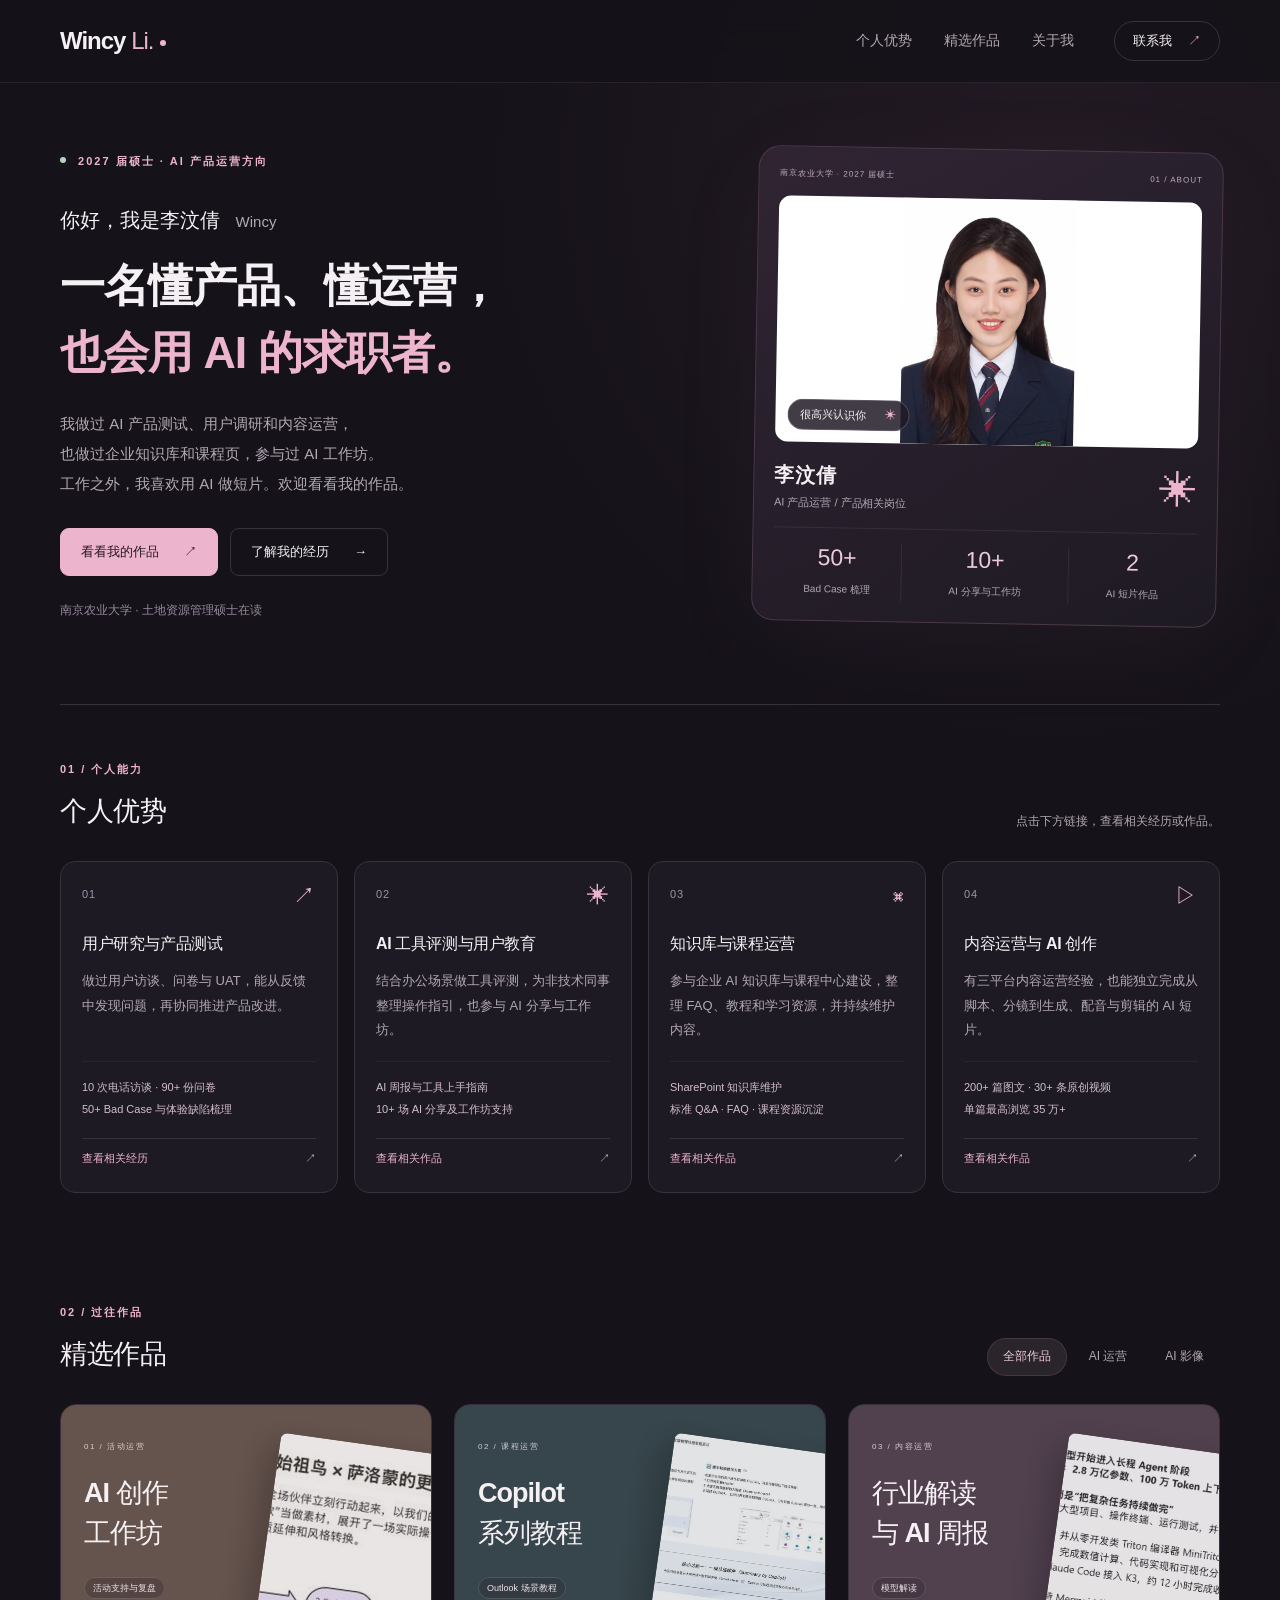
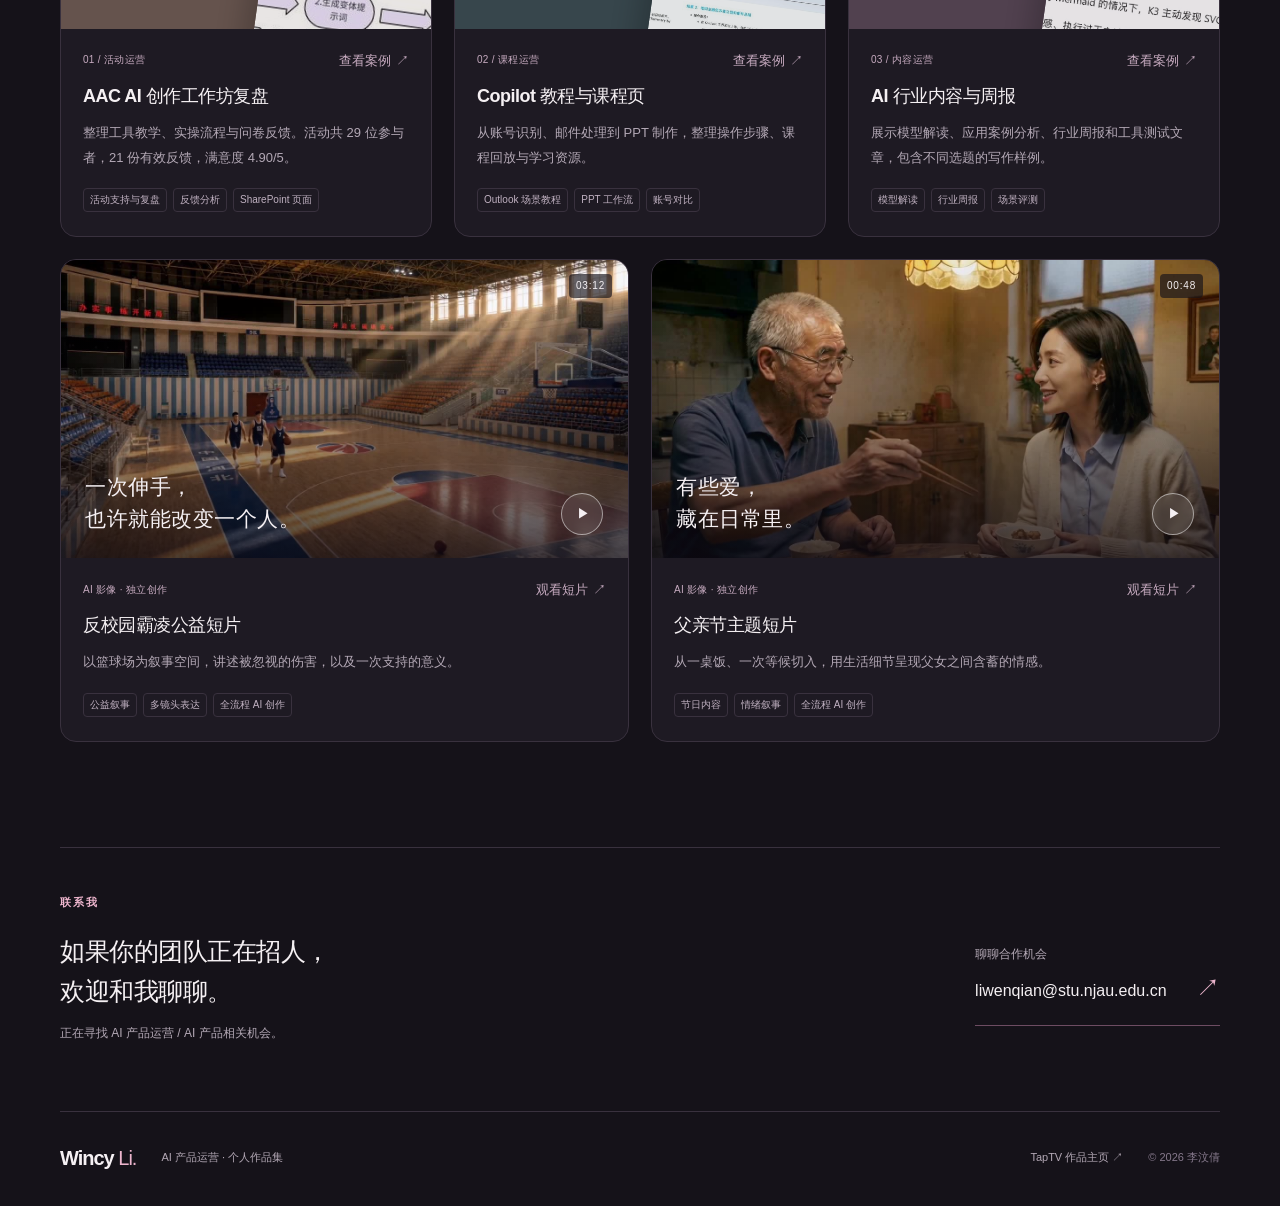
==== commit a288faf4: "Use direct homepage copy and expand representative operations work" ====
--- a/index.html
+++ b/index.html
@@ -1,38 +1,38 @@
-<!doctype html><html lang="zh-CN"><head><meta charset="utf-8"><meta name="viewport" content="width=device-width, initial-scale=1"><meta name="description" content="李汶倩，南京农业大学 2027 届硕士，关注 AI 产品运营、用户教育与 AIGC 创作。查看精选运营案例与 AI 短片。"><meta name="theme-color" content="#151219"><title>AI 产品运营 · 个人作品集｜李汶倩 Wincy Li</title><link rel="stylesheet" href="styles.css?v=portfolio-2"><script src="script.js?v=portfolio-2" defer></script></head><body><a class="skip-link" href="#main">跳到主要内容</a><header class="site-header"><nav class="nav shell" aria-label="主导航"><a class="brand" href="index.html" aria-label="李汶倩首页">Wincy<span> Li.</span><i></i></a><div class="nav-links"><a href="index.html#strengths">个人优势</a><a href="index.html#work">精选作品</a><a href="about.html">关于我</a></div><a class="nav-contact" href="mailto:liwenqian@stu.njau.edu.cn">联系我 <span aria-hidden="true">↗</span></a></nav></header>
+<!doctype html><html lang="zh-CN"><head><meta charset="utf-8"><meta name="viewport" content="width=device-width, initial-scale=1"><meta name="description" content="李汶倩，南京农业大学 2027 届硕士，关注 AI 产品运营、用户教育与 AIGC 创作。查看精选运营案例与 AI 短片。"><meta name="theme-color" content="#151219"><title>AI 产品运营 · 个人作品集｜李汶倩 Wincy Li</title><link rel="stylesheet" href="styles.css?v=portfolio-3"><script src="script.js?v=portfolio-3" defer></script></head><body><a class="skip-link" href="#main">跳到主要内容</a><header class="site-header"><nav class="nav shell" aria-label="主导航"><a class="brand" href="index.html" aria-label="李汶倩首页">Wincy<span> Li.</span><i></i></a><div class="nav-links"><a href="index.html#strengths">个人优势</a><a href="index.html#work">精选作品</a><a href="about.html">关于我</a></div><a class="nav-contact" href="mailto:liwenqian@stu.njau.edu.cn">联系我 <span aria-hidden="true">↗</span></a></nav></header>
 <main id="main">
 <section class="hero shell">
   <div class="hero-copy"><p class="eyebrow"><span class="status-dot"></span> 2027 届硕士 · AI 产品运营方向</p>
     <p class="hello">你好，我是李汶倩 <span>Wincy</span></p>
-    <h1>理解用户，<br>让 AI <em>真正被用起来。</em></h1>
-    <p class="hero-description">从用户反馈、产品测试，到知识库、内容与培训，<br class="desktop-break">我喜欢把复杂的 AI 能力，转化成清楚、好用的体验。<br class="desktop-break">也用 AI 创作故事，让想法成为看得见的作品。</p>
+    <h1 class="direct-headline">一名懂产品、懂运营，<br><em>也会用 AI 的求职者。</em></h1>
+    <p class="hero-description">我做过 AI 产品测试、用户调研和内容运营，<br class="desktop-break">也做过企业知识库和课程页，参与过 AI 工作坊。<br class="desktop-break">工作之外，我喜欢用 AI 做短片。欢迎看看我的作品。</p>
     <div class="hero-actions"><a class="button primary" href="#work">看看我的作品 <span>↗</span></a><a class="button secondary" href="about.html">了解我的经历 <span>→</span></a></div>
     <p class="hero-footnote">南京农业大学 · 土地资源管理硕士在读</p>
   </div>
-  <div class="profile-card"><div class="profile-topline"><span>CURIOUS MIND. HANDS-ON DOER.</span><span>01 / ABOUT</span></div>
+  <div class="profile-card"><div class="profile-topline"><span>南京农业大学 · 2027 届硕士</span><span>01 / ABOUT</span></div>
     <div class="profile-photo"><img src="assets/profile.jpg" alt="李汶倩个人照片" width="600" height="800" fetchpriority="high"><span class="photo-label">很高兴认识你 <i>✳</i></span></div>
-    <div class="profile-caption"><div><strong>李汶倩</strong><span>连接用户、产品与内容</span></div><span class="sparkle" aria-hidden="true">✳</span></div>
+    <div class="profile-caption"><div><strong>李汶倩</strong><span>AI 产品运营 / 产品相关岗位</span></div><span class="sparkle" aria-hidden="true">✳</span></div>
     <div class="profile-facts"><div><strong>50+</strong><span>Bad Case 梳理</span></div><div><strong>10+</strong><span>AI 分享与工作坊</span></div><div><strong>2</strong><span>AI 短片作品</span></div></div>
   </div>
 </section>
 <section class="section shell strengths" id="strengths">
-  <div class="section-heading"><div><p class="eyebrow">01 / WHAT I BRING</p><h2>我能带来的，不止一种能力。</h2></div><p>以用户为起点，<br>把理解、验证和表达连接起来。</p></div>
+  <div class="section-heading"><div><p class="eyebrow">01 / 个人能力</p><h2>个人优势</h2></div><p>点击下方链接，查看相关经历或作品。</p></div>
   <div class="strength-grid">
-    <article class="strength-card"><span class="card-number">01 <i>↗</i></span><h3>理解需求，也验证体验</h3><p>做过用户访谈、问卷与 UAT，能从反馈中发现问题，再协同推进产品改进。</p><div class="evidence">10 次电话访谈 · 90+ 份问卷<br>50+ Bad Case 与体验缺陷梳理</div></article>
-    <article class="strength-card"><span class="card-number">02 <i>✳</i></span><h3>懂 AI，也能讲得清楚</h3><p>关注模型与工具变化，结合办公场景做评测、写指南，帮助非技术用户迈出第一步。</p><div class="evidence">AI 周报与工具上手指南<br>10+ 场 AI 分享及工作坊支持</div></article>
-    <article class="strength-card"><span class="card-number">03 <i>⌘</i></span><h3>把零散信息变成可用资产</h3><p>参与企业 AI 知识库与课程中心建设，将 FAQ、教程与学习资源整理成可查、可学的内容。</p><div class="evidence">SharePoint 知识库维护<br>标准 Q&amp;A · FAQ · 课程资源沉淀</div></article>
-    <article class="strength-card"><span class="card-number">04 <i>▷</i></span><h3>会做内容，也能完成创作</h3><p>有三平台内容运营经验，也能独立完成从脚本、分镜到生成、配音与剪辑的 AI 短片。</p><div class="evidence">200+ 篇图文 · 30+ 条原创视频<br>单篇最高浏览 35 万+</div></article>
+    <article class="strength-card"><span class="card-number">01 <i>↗</i></span><h3>用户研究与产品测试</h3><p>做过用户访谈、问卷与 UAT，能从反馈中发现问题，再协同推进产品改进。</p><div class="evidence">10 次电话访谈 · 90+ 份问卷<br>50+ Bad Case 与体验缺陷梳理</div><a class="strength-link" href="about.html">查看相关经历 <span aria-hidden="true">↗</span></a></article>
+    <article class="strength-card"><span class="card-number">02 <i>✳</i></span><h3>AI 工具评测与用户教育</h3><p>结合办公场景做工具评测，为非技术同事整理操作指引，也参与 AI 分享与工作坊。</p><div class="evidence">AI 周报与工具上手指南<br>10+ 场 AI 分享及工作坊支持</div><a class="strength-link" href="projects/ai-content.html">查看相关作品 <span aria-hidden="true">↗</span></a></article>
+    <article class="strength-card"><span class="card-number">03 <i>⌘</i></span><h3>知识库与课程运营</h3><p>参与企业 AI 知识库与课程中心建设，整理 FAQ、教程和学习资源，并持续维护内容。</p><div class="evidence">SharePoint 知识库维护<br>标准 Q&amp;A · FAQ · 课程资源沉淀</div><a class="strength-link" href="projects/knowledge.html">查看相关作品 <span aria-hidden="true">↗</span></a></article>
+    <article class="strength-card"><span class="card-number">04 <i>▷</i></span><h3>内容运营与 AI 创作</h3><p>有三平台内容运营经验，也能独立完成从脚本、分镜到生成、配音与剪辑的 AI 短片。</p><div class="evidence">200+ 篇图文 · 30+ 条原创视频<br>单篇最高浏览 35 万+</div><a class="strength-link" href="projects/anti-bullying.html">查看相关作品 <span aria-hidden="true">↗</span></a></article>
   </div>
 </section>
 <section class="section shell" id="work">
-  <div class="section-heading"><div><p class="eyebrow">02 / SELECTED WORK</p><h2>用作品，把能力说具体。</h2></div><div class="filters" role="group" aria-label="作品分类"><button class="filter active" data-filter="all" aria-pressed="true">全部作品</button><button class="filter" data-filter="operations" aria-pressed="false">AI 运营</button><button class="filter" data-filter="film" aria-pressed="false">AI 影像</button></div></div>
+  <div class="section-heading"><div><p class="eyebrow">02 / 过往作品</p><h2>精选作品</h2></div><div class="filters" role="group" aria-label="作品分类"><button class="filter active" data-filter="all" aria-pressed="true">全部作品</button><button class="filter" data-filter="operations" aria-pressed="false">AI 运营</button><button class="filter" data-filter="film" aria-pressed="false">AI 影像</button></div></div>
   <p class="sr-only" id="filter-status" aria-live="polite"></p>
   <div class="work-grid">
-    <article class="work-card" data-category="operations"><a class="work-link" href="projects/ai-content.html"><div class="work-cover cover-content"><div class="cover-type"><span>AI INSIGHTS</span><strong>从新能力<br>到真场景。</strong><span class="cover-label">内容策划 / 工具评测</span></div><img src="assets/work/content-review.jpg" alt="AI 模型场景测试文章节选" loading="lazy" width="1348" height="1065"></div><div class="work-body"><div class="work-meta"><span>AI 运营 · 01</span><span>↗</span></div><h3>AI 内容策划与工具评测</h3><p>让模型动态、工具能力，变成用户读得懂、用得上的内容。</p><div class="tags"><span>行业周报</span><span>场景测试</span><span>上手指南</span></div></div></a></article>
-    <article class="work-card" data-category="operations"><a class="work-link" href="projects/knowledge.html"><div class="work-cover cover-knowledge"><div class="cover-type"><span>AI KNOWLEDGE</span><strong>让经验<br>可以复用。</strong><span class="cover-label">知识库 / 学习资产</span></div><img src="assets/work/learning-center.jpg" alt="AI 课程中心资源整理节选" loading="lazy" width="614" height="769"></div><div class="work-body"><div class="work-meta"><span>AI 运营 · 02</span><span>↗</span></div><h3>知识库与 AI 学习资产</h3><p>整理 FAQ、操作教程和课程资源，让一次解答成为可持续使用的知识。</p><div class="tags"><span>SharePoint</span><span>Copilot 教程</span><span>课程中心</span></div></div></a></article>
-    <article class="work-card" data-category="operations"><a class="work-link" href="projects/community.html"><div class="work-cover cover-community"><div class="cover-type"><span>AI ENABLEMENT</span><strong>从知道 AI，<br>到开始用。</strong><span class="cover-label">用户教育 / 社群活动</span></div><img src="assets/work/prompt-workshop.jpg" alt="Prompt Engineering 内部分享内容节选" loading="lazy" width="608" height="663"></div><div class="work-body"><div class="work-meta"><span>AI 运营 · 03</span><span>↗</span></div><h3>AI 用户教育与社群活动</h3><p>用专题分享、工作坊和内容沉淀，连接工具认知与实际使用。</p><div class="tags"><span>10+ 场分享与工作坊</span><span>Prompt 入门</span></div></div></a></article>
+    <article class="work-card" data-category="operations"><a class="work-link" href="projects/community.html"><div class="work-cover cover-community"><div class="cover-type"><span>01 / 活动运营</span><strong>AI 创作<br>工作坊</strong><span class="cover-label">活动支持与复盘</span></div><img src="assets/work/workshop-practice.jpg" alt="AAC 工作坊复盘中的 AI 图像实操流程" loading="lazy"></div><div class="work-body"><div class="work-meta"><span>01 / 活动运营</span><span>查看案例 ↗</span></div><h3>AAC AI 创作工作坊复盘</h3><p>整理工具教学、实操流程与问卷反馈。活动共 29 位参与者，21 份有效反馈，满意度 4.90/5。</p><div class="tags"><span>活动支持与复盘</span><span>反馈分析</span><span>SharePoint 页面</span></div></div></a></article>
+    <article class="work-card" data-category="operations"><a class="work-link" href="projects/knowledge.html"><div class="work-cover cover-knowledge"><div class="cover-type"><span>02 / 课程运营</span><strong>Copilot<br>系列教程</strong><span class="cover-label">Outlook 场景教程</span></div><img src="assets/work/outlook-guide.jpg" alt="Copilot Outlook 教程中的版本识别与邮件总结说明" loading="lazy"></div><div class="work-body"><div class="work-meta"><span>02 / 课程运营</span><span>查看案例 ↗</span></div><h3>Copilot 教程与课程页</h3><p>从账号识别、邮件处理到 PPT 制作，整理操作步骤、课程回放与学习资源。</p><div class="tags"><span>Outlook 场景教程</span><span>PPT 工作流</span><span>账号对比</span></div></div></a></article>
+    <article class="work-card" data-category="operations"><a class="work-link" href="projects/ai-content.html"><div class="work-cover cover-content"><div class="cover-type"><span>03 / 内容运营</span><strong>行业解读<br>与 AI 周报</strong><span class="cover-label">模型解读</span></div><img src="assets/work/kimi-analysis.jpg" alt="Kimi 模型场景分析内容节选" loading="lazy"></div><div class="work-body"><div class="work-meta"><span>03 / 内容运营</span><span>查看案例 ↗</span></div><h3>AI 行业内容与周报</h3><p>展示模型解读、应用案例分析、行业周报和工具测试文章，包含不同选题的写作样例。</p><div class="tags"><span>模型解读</span><span>行业周报</span><span>场景评测</span></div></div></a></article>
     <article class="work-card film-card" data-category="film"><a class="work-link" href="projects/anti-bullying.html"><div class="work-cover film-cover"><img src="assets/work/anti-bullying.jpg" alt="反校园霸凌短片：阳光下的篮球场" loading="lazy" width="1280" height="720"><span class="play-icon" aria-hidden="true">▶</span><span class="film-duration">03:12</span><span class="film-overlay-title">一次伸手，<br>也许就能改变一个人。</span></div><div class="work-body"><div class="work-meta"><span>AI 影像 · 独立创作</span><span>观看短片 ↗</span></div><h3>反校园霸凌公益短片</h3><p>以篮球场为叙事空间，讲述被忽视的伤害，以及一次支持的意义。</p><div class="tags"><span>公益叙事</span><span>多镜头表达</span><span>全流程 AI 创作</span></div></div></a></article>
     <article class="work-card film-card" data-category="film"><a class="work-link" href="projects/fathers-day.html"><div class="work-cover film-cover"><img src="assets/work/fathers-day.jpg" alt="父亲节短片：父亲与女儿围坐餐桌" loading="lazy" width="1280" height="720"><span class="play-icon" aria-hidden="true">▶</span><span class="film-duration">00:48</span><span class="film-overlay-title">有些爱，<br>藏在日常里。</span></div><div class="work-body"><div class="work-meta"><span>AI 影像 · 独立创作</span><span>观看短片 ↗</span></div><h3>父亲节主题短片</h3><p>从一桌饭、一次等候切入，用生活细节呈现父女之间含蓄的情感。</p><div class="tags"><span>节日内容</span><span>情绪叙事</span><span>全流程 AI 创作</span></div></div></a></article>
   </div>
 </section>
-<section class="contact-section shell"><div><p class="eyebrow">LET’S CONNECT</p><h2>期待让这些能力，<br>在新的团队里继续生长。</h2><p>正在寻找 AI 产品运营 / AI 产品相关机会。</p></div><a class="contact-link" href="mailto:liwenqian@stu.njau.edu.cn"><span>聊聊合作机会</span><strong>liwenqian@stu.njau.edu.cn <i>↗</i></strong></a></section>
-</main><footer class="footer shell"><a class="brand" href="index.html">Wincy<span> Li.</span></a><p>保持好奇，把想法做成作品。</p><a href="https://app.tapnow.ai/creator/profile/c95d3948-c4e1-45f8-b459-59875f0d29db" target="_blank" rel="noopener noreferrer">TapTV 作品主页 ↗</a><span class="copyright">© 2026 李汶倩</span></footer></body></html>
+<section class="contact-section shell"><div><p class="eyebrow">联系我</p><h2>如果你的团队正在招人，<br>欢迎和我聊聊。</h2><p>正在寻找 AI 产品运营 / AI 产品相关机会。</p></div><a class="contact-link" href="mailto:liwenqian@stu.njau.edu.cn"><span>聊聊合作机会</span><strong>liwenqian@stu.njau.edu.cn <i>↗</i></strong></a></section>
+</main><footer class="footer shell"><a class="brand" href="index.html">Wincy<span> Li.</span></a><p>AI 产品运营 · 个人作品集</p><a href="https://app.tapnow.ai/creator/profile/c95d3948-c4e1-45f8-b459-59875f0d29db" target="_blank" rel="noopener noreferrer">TapTV 作品主页 ↗</a><span class="copyright">© 2026 李汶倩</span></footer></body></html>
--- a/styles.css
+++ b/styles.css
@@ -1,3 +1,4 @@
 :root{--bg:#151219;--surface:#1e1a23;--surface2:#26202c;--text:#f5f0f3;--muted:#b3a8b5;--pink:#edb5cd;--line:#39313e;--radius:22px;--shell:1160px}*{box-sizing:border-box}html{scroll-behavior:smooth;scroll-padding-top:105px}body{margin:0;background:var(--bg);color:var(--text);font-family:Inter,-apple-system,BlinkMacSystemFont,"PingFang SC","Microsoft YaHei",sans-serif;font-size:15px;line-height:1.8;-webkit-font-smoothing:antialiased}body:before{content:"";position:absolute;top:0;right:0;width:70%;height:850px;background:radial-gradient(ellipse at 75% 20%,#70475f28,transparent 65%);pointer-events:none;z-index:-1}a{color:inherit;text-decoration:none}button{font:inherit;cursor:pointer}button,a{-webkit-tap-highlight-color:transparent}img{display:block;max-width:100%;height:auto}button:focus-visible,a:focus-visible,video:focus-visible{outline:3px solid var(--pink);outline-offset:5px}.shell{width:min(var(--shell),calc(100% - 80px));margin:auto}.site-header{position:sticky;top:0;z-index:20;border-bottom:1px solid #39313e80;background:#151219e8;backdrop-filter:blur(18px)}.nav{height:82px;display:flex;align-items:center;gap:40px}.brand{font-size:24px;font-weight:750;letter-spacing:-1px;white-space:nowrap}.brand span{font-weight:400;color:var(--pink)}.brand i{display:inline-block;width:6px;height:6px;background:var(--pink);border-radius:50%;margin:0 0 3px 7px}.nav-links{display:flex;align-items:center;gap:32px;margin-left:auto;font-size:14px;color:var(--muted)}.nav-links a:hover{color:var(--text)}.nav-contact{border:1px solid var(--line);border-radius:30px;padding:7px 18px;font-size:13px}.nav-contact span{margin-left:12px;color:var(--pink)}.hero{display:grid;grid-template-columns:1.3fr 1fr;gap:90px;align-items:center;padding-top:66px;padding-bottom:80px}.eyebrow{font-size:11px;font-weight:600;letter-spacing:2px;text-transform:uppercase;color:var(--pink);margin:0 0 18px}.status-dot{width:6px;height:6px;border-radius:50%;background:#b6d4bf;display:inline-block;vertical-align:2px;margin-right:7px;box-shadow:0 0 12px #b6d4bf40}.hello{font-size:20px;margin:30px 0 14px}.hello span{font-size:15px;color:var(--muted);margin-left:10px}h1{font-size:clamp(36px,3.9vw,53px);font-weight:650;line-height:1.4;letter-spacing:-1.6px;margin:0 0 23px}h1 em{font-style:normal;color:var(--pink)}.hero-description{color:var(--muted);font-size:15px;line-height:2;margin:0 0 29px}.hero-actions{display:flex;gap:12px;flex-wrap:wrap}.button{display:inline-flex;align-items:center;justify-content:center;gap:25px;padding:11px 20px;border:1px solid var(--line);border-radius:9px;font-size:13px;transition:transform .2s,background .2s}.button:hover{transform:translateY(-2px)}.button.primary{color:#241823;background:var(--pink);border-color:var(--pink)}.button.secondary:hover{background:var(--surface2)}.hero-footnote{font-size:12px;color:#978a9c;margin:24px 0 0}.profile-card{background:linear-gradient(150deg,#302433,#1e1a23);border:1px solid #4c394b;border-radius:var(--radius);padding:20px;box-shadow:0 20px 100px #a5728c0d;transform:rotate(1deg)}.profile-topline{display:flex;justify-content:space-between;font-size:8px;letter-spacing:1px;color:#beadbf;margin-bottom:15px}.profile-photo{position:relative;height:246px;border-radius:12px;overflow:hidden;background:#c1b1b9}.profile-photo img{width:100%;height:100%;object-fit:cover;object-position:50% 24%}.photo-label{position:absolute;left:12px;bottom:12px;background:#211b27d9;border:1px solid #ffffff30;border-radius:30px;padding:5px 12px;font-size:11px}.photo-label i{font-style:normal;color:var(--pink);margin-left:16px}.profile-caption{display:flex;justify-content:space-between;align-items:center;padding:15px 0 14px}.profile-caption strong{display:block;font-size:20px;letter-spacing:1px}.profile-caption span:not(.sparkle){display:block;font-size:11px;color:var(--muted)}.sparkle{font-size:38px;color:var(--pink);line-height:1}.profile-facts{border-top:1px solid #ffffff14;padding-top:15px;display:grid;grid-template-columns:1fr 1.3fr 1fr;text-align:center}.profile-facts div+div{border-left:1px solid #ffffff14}.profile-facts strong{display:block;font-size:23px;font-weight:500;line-height:1.3;color:#edcadb}.profile-facts span{font-size:10px;color:var(--muted)}.section{padding-top:55px;padding-bottom:55px;scroll-margin-top:20px}.strengths{border-top:1px solid var(--line)}.section-heading{display:flex;justify-content:space-between;align-items:flex-end;gap:25px;margin-bottom:28px}.section-heading .eyebrow{margin-bottom:10px}h2{font-size:27px;font-weight:550;line-height:1.6;letter-spacing:-.5px;margin:0}.section-heading>p{font-size:12px;line-height:1.9;color:var(--muted);margin:0}.strength-grid{display:grid;grid-template-columns:repeat(4,1fr);gap:16px}.strength-card{background:var(--surface);border:1px solid var(--line);border-radius:15px;padding:23px 21px}.card-number{display:flex;justify-content:space-between;color:#a091a9;font-size:11px;letter-spacing:1px}.card-number i{font-size:22px;line-height:1;font-style:normal;color:var(--pink)}.strength-card h3{font-size:16px;margin:23px 0 10px;font-weight:550;letter-spacing:-.4px}.strength-card p{font-size:12px;color:var(--muted);margin:0;line-height:1.9}.evidence{border-top:1px solid #ffffff0c;margin-top:20px;padding-top:14px;font-size:10px;line-height:2;color:#d2bdcf}.filters{display:flex;gap:6px;flex-shrink:0}.filter{border:1px solid transparent;border-radius:30px;background:transparent;color:var(--muted);font-size:12px;padding:7px 15px}.filter.active{background:#e6bed01a;border-color:#9a6d893f;color:#f0cadb}.filter:hover{color:var(--text)}.work-grid{display:grid;grid-template-columns:repeat(6,minmax(0,1fr));gap:22px}.work-card{grid-column:span 2;overflow:hidden;border:1px solid var(--line);border-radius:16px;background:var(--surface);transition:transform .25s,border-color .25s}.work-card:hover{transform:translateY(-4px);border-color:#987187}.work-card[hidden]{display:none}.work-link{display:block;height:100%}.work-cover{height:224px;position:relative;overflow:hidden}.cover-content{background:#51414f}.cover-knowledge{background:#37464c}.cover-community{background:#65534d}.cover-type{position:absolute;left:23px;top:25px;z-index:2}.cover-type>span:first-child{font-size:8px;letter-spacing:1.5px;opacity:.8}.cover-type strong{display:block;font-size:27px;line-height:1.5;font-weight:550;letter-spacing:-1px;margin:16px 0 18px}.cover-label{font-size:9px;color:#eee3ea;background:#21182340;border:1px solid #ffffff25;padding:5px 8px;border-radius:20px}.work-cover:not(.film-cover)>img{position:absolute;width:49%;height:240px;object-fit:cover;object-position:top;right:-14px;top:39px;border-radius:7px;transform:rotate(8deg);box-shadow:-10px 12px 30px #0004;opacity:.85}.work-body{padding:20px 22px 24px}.work-meta{display:flex;justify-content:space-between;align-items:center;font-size:10px;color:#c7abc0;letter-spacing:.3px}.work-meta>span:last-child{font-size:13px}.work-body h3{font-size:18px;line-height:1.6;margin:10px 0;font-weight:550;letter-spacing:-.5px}.work-body p{font-size:12px;line-height:1.9;color:var(--muted);margin:0 0 18px}.tags{display:flex;flex-wrap:wrap;gap:6px}.tags span{font-size:9px;line-height:1.6;color:#c0b1c1;border:1px solid var(--line);border-radius:4px;padding:3px 6px}.film-card{grid-column:span 3}.film-cover{height:auto;aspect-ratio:16/8.4}.film-cover img{width:100%;height:100%;object-fit:cover}.film-cover:after{content:"";position:absolute;inset:0;background:linear-gradient(0deg,#0e0a13bd,transparent 80%)}.play-icon{position:absolute;z-index:2;right:25px;bottom:23px;width:42px;height:42px;border:1px solid #ffffff80;border-radius:50%;display:grid;place-items:center;background:#ffffff18;font-size:13px;backdrop-filter:blur(6px);padding-left:3px}.film-duration{position:absolute;z-index:2;right:16px;top:14px;font-size:10px;letter-spacing:.8px;background:#151219a6;padding:3px 7px;border-radius:4px}.film-overlay-title{position:absolute;z-index:2;bottom:22px;left:24px;font-size:21px;font-weight:500;line-height:1.55;letter-spacing:.5px}.contact-section{margin-top:50px;padding:45px 0 55px;border-top:1px solid var(--line);display:flex;align-items:center;justify-content:space-between;gap:30px}.contact-section h2{font-size:25px}.contact-section p:not(.eyebrow){font-size:12px;color:var(--muted)}.contact-link{border-bottom:1px solid #6d4c62;padding:16px 0}.contact-link>span{font-size:12px;color:var(--muted)}.contact-link strong{display:block;font-size:16px;font-weight:500}.contact-link i{font-size:24px;font-style:normal;color:var(--pink);margin-left:25px}.footer{border-top:1px solid var(--line);display:flex;align-items:center;gap:25px;padding-top:28px;padding-bottom:30px;color:var(--muted);font-size:11px}.footer .brand{font-size:20px;color:var(--text)}.footer p{margin:0 auto 0 0}.copyright{color:#86798c}.sr-only,.skip-link:not(:focus){position:absolute;width:1px;height:1px;margin:-1px;overflow:hidden;clip:rect(0,0,0,0);white-space:nowrap}.skip-link:focus{position:fixed;z-index:100;top:10px;left:10px;background:var(--pink);color:var(--bg);padding:10px}.detail-main{padding-top:40px;padding-bottom:60px}.breadcrumb{color:var(--muted);font-size:12px;display:inline-block;margin-bottom:42px}.breadcrumb:hover{color:var(--pink)}.detail-intro{max-width:780px;margin-bottom:35px}.detail-intro h1{font-size:40px;margin-bottom:16px}.detail-lead{font-size:16px;color:var(--muted);max-width:720px;line-height:1.9}.detail-facts{display:flex;gap:45px;padding:22px 0 25px;border-top:1px solid var(--line);border-bottom:1px solid var(--line);margin-bottom:35px}.detail-facts dt{font-size:10px;color:var(--muted);margin-bottom:6px}.detail-facts dd{font-size:13px;margin:0}.detail-layout{display:grid;grid-template-columns:220px minmax(0,1fr);gap:60px}.detail-sidebar{position:sticky;top:120px;align-self:start;color:var(--muted);font-size:12px}.detail-sidebar p{font-size:10px;letter-spacing:1.5px;color:var(--pink);margin-bottom:18px}.detail-sidebar a{display:block;border-left:1px solid var(--line);padding:7px 15px}.detail-sidebar a:hover{border-color:var(--pink);color:var(--text)}.case-section{margin:0 0 46px;scroll-margin-top:110px}.case-section h2{font-size:24px;margin-bottom:18px}.case-section p,.case-section li{font-size:14px;color:#c1b7c5;line-height:2}.case-section ul{padding-left:20px}.case-section li+li{margin-top:9px}.case-section strong{color:var(--text);font-weight:550}.process-grid{display:grid;grid-template-columns:repeat(3,minmax(0,1fr));gap:14px}.process-item{background:var(--surface);border:1px solid var(--line);border-radius:12px;padding:20px}.process-item span{color:var(--pink);font-size:11px}.process-item h3{font-size:15px;font-weight:550;margin:12px 0 8px}.process-item p{font-size:12px;margin:0;line-height:1.9}.evidence-figure{margin:24px 0;background:var(--surface);border:1px solid var(--line);border-radius:16px;padding:18px;overflow:hidden}.evidence-figure a{display:block;background:#ecebed;border-radius:8px;overflow:hidden}.evidence-figure img{max-height:680px;width:100%;object-fit:contain}.evidence-figure figcaption{font-size:11px;color:var(--muted);padding:15px 4px 0}.evidence-figure figcaption span{float:right;color:var(--pink)}.note{padding:15px 20px;border-left:2px solid #aa7c98;background:#291f2b;border-radius:0 8px 8px 0;font-size:12px!important;color:#bea9be!important}.video-frame{border:1px solid var(--line);border-radius:18px;overflow:hidden;background:#09080b;position:relative;margin:30px 0}.video-frame video{display:block;width:100%;aspect-ratio:16/9;background:#000}.video-caption{display:flex;justify-content:space-between;gap:15px;padding:13px 18px;font-size:11px;color:var(--muted)}.video-caption a{color:var(--pink)}.film-detail .detail-intro{max-width:900px}.film-detail .detail-layout{grid-template-columns:220px minmax(0,1fr)}.next-case{display:flex;justify-content:space-between;align-items:center;border-top:1px solid var(--line);padding:24px 0 0;font-size:13px;color:var(--pink)}.about-layout{display:grid;grid-template-columns:1fr 2fr;gap:70px}.about-aside img{border-radius:18px;width:100%;max-height:400px;object-fit:cover;object-position:top}.about-aside p{font-size:13px;color:var(--muted)}.about-aside h1{font-size:32px;margin-top:24px;margin-bottom:8px}.timeline-item{border-top:1px solid var(--line);padding:24px 0}.timeline-item h3{font-size:18px;margin:5px 0;font-weight:550}.timeline-meta{display:flex;justify-content:space-between;gap:12px;color:var(--pink);font-size:11px}.timeline-item p,.timeline-item li{font-size:13px;color:var(--muted)}.timeline-item ul{padding-left:18px}.about-content h2{font-size:25px;margin:0 0 20px}.about-block{margin-bottom:40px}.skill-list{display:flex;gap:8px;flex-wrap:wrap}.skill-list span{background:var(--surface2);border:1px solid var(--line);padding:6px 12px;border-radius:6px;font-size:12px;color:#cfbecd}.image-dialog{padding:48px 18px 18px;border:1px solid var(--line);border-radius:14px;background:#1c1820;max-width:min(96vw,1100px);max-height:94vh;color:var(--text)}.image-dialog::backdrop{background:#08060ce8;backdrop-filter:blur(8px)}.image-dialog img{max-height:80vh;max-width:100%;object-fit:contain;margin:auto}.dialog-close{position:absolute;right:12px;top:10px;border:1px solid var(--line);background:var(--surface2);border-radius:6px;color:var(--text);padding:3px 12px;font-size:12px}.dialog-open{overflow:hidden}@media(min-width:1500px){.hero{padding-top:85px;padding-bottom:100px}.profile-photo{height:270px}}@media(max-width:1100px){.hero{gap:40px}.strength-grid{grid-template-columns:repeat(2,1fr)}.strength-card h3{font-size:17px}.strength-card p{min-height:46px}.work-cover{height:205px}.cover-type{left:17px}.cover-type strong{font-size:23px}.work-body{padding:18px}.work-body h3{font-size:16px}.work-cover:not(.film-cover)>img{right:-26px;width:48%}.film-cover{height:auto}.detail-layout,.film-detail .detail-layout{grid-template-columns:165px minmax(0,1fr);gap:30px}}@media(max-width:760px){.shell{width:calc(100% - 40px)}.nav{height:68px;gap:14px}.brand{font-size:20px}.brand i{display:none}.nav-links{gap:18px;font-size:12px}.nav-contact{font-size:11px;padding:5px 10px}.nav-contact span{margin-left:3px}.hero{grid-template-columns:1fr;gap:35px;padding-top:42px;padding-bottom:50px}.hero-copy{max-width:560px}h1{font-size:42px}.hero-description{font-size:14px}.hello{margin-top:23px}.profile-card{width:min(100%,430px);transform:none}.profile-photo{height:250px}.profile-photo img{object-position:50% 25%}.profile-topline{font-size:8px}.section{padding:35px 0}.section-heading{align-items:flex-start;flex-direction:column;gap:16px}.section-heading>p{display:none}h2{font-size:24px}.strength-grid{gap:12px}.strength-card{padding:20px 17px}.strength-card h3{font-size:15px;margin-top:17px}.strength-card p{font-size:12px}.evidence{font-size:10px;min-height:58px}.work-grid{grid-template-columns:repeat(2,minmax(0,1fr));gap:18px}.work-card,.film-card{grid-column:span 1}.work-card:nth-child(3){grid-column:span 2}.work-card:nth-child(3) .work-link{display:grid;grid-template-columns:1fr 1fr}.work-card:nth-child(3) .work-cover{height:100%;min-height:210px}.work-card:nth-child(3) .work-cover img{height:270px}.work-cover{height:195px}.cover-type strong{font-size:24px}.work-cover:not(.film-cover)>img{right:-20px;width:47%;opacity:.5}.film-cover{height:185px;aspect-ratio:auto}.film-overlay-title{font-size:16px;left:16px}.play-icon{width:32px;height:32px;right:15px;bottom:18px;font-size:11px}.work-body p{font-size:12px}.work-meta>span:last-child{font-size:11px}.contact-section{margin-top:20px;align-items:flex-start;flex-direction:column;padding:32px 0}.contact-section h2{font-size:23px}.contact-link strong{font-size:15px}.footer{flex-wrap:wrap;gap:12px 20px;padding-bottom:25px}.footer p{flex-basis:65%;font-size:10px}.copyright{margin-left:auto}.detail-main{padding-top:25px}.breadcrumb{margin-bottom:27px}.detail-intro h1{font-size:32px}.detail-lead{font-size:14px}.detail-facts{gap:25px;flex-wrap:wrap}.detail-layout,.film-detail .detail-layout{display:block}.detail-sidebar{position:static;display:flex;flex-wrap:wrap;gap:8px;margin-bottom:30px}.detail-sidebar p{display:none}.detail-sidebar a{border:1px solid var(--line);padding:5px 10px;border-radius:20px;font-size:11px}.process-grid{gap:10px}.process-item{padding:15px}.case-section h2{font-size:23px}.case-section p,.case-section li{font-size:13px}.about-layout{grid-template-columns:1fr;gap:35px}.about-aside{display:grid;grid-template-columns:140px 1fr;gap:20px;align-items:center}.about-aside img{grid-row:span 3;height:170px;width:140px}.about-aside h1{margin:0;align-self:end;font-size:29px}.about-aside p{margin:0}.about-aside .button{padding:6px 10px;font-size:11px;justify-self:start;align-self:start}.video-caption{font-size:10px;flex-wrap:wrap}.evidence-figure{padding:10px}.evidence-figure figcaption span{float:none;display:block;margin-top:6px}}@media(max-width:450px){.nav{gap:12px}.nav-links{gap:14px}.nav-contact{display:none}.nav-links{margin-left:auto}.hero{padding-top:34px}h1{font-size:35px;letter-spacing:-1px}.hello{font-size:18px}.hero .eyebrow{font-size:10px;letter-spacing:1px}.desktop-break{display:none}.hero-description{font-size:13px}.button{font-size:12px;padding:10px 15px;gap:16px}.hero-footnote{font-size:11px}.profile-photo{height:224px}.section-heading h2{font-size:22px}.strength-grid{grid-template-columns:1fr 1fr}.strength-card{padding:17px 14px}.strength-card h3{font-size:15px;line-height:1.7;min-height:50px}.strength-card p{font-size:11px;line-height:1.9}.evidence{font-size:9px;line-height:1.9}.work-grid{grid-template-columns:1fr}.work-card,.film-card,.work-card:nth-child(3){grid-column:span 1}.work-card:nth-child(3) .work-link{display:block}.work-cover,.work-card:nth-child(3) .work-cover{height:220px}.work-cover:not(.film-cover)>img{width:48%;opacity:.85;right:0;top:35px}.cover-type{left:24px;top:23px}.cover-type strong{font-size:29px}.work-body{padding:20px}.work-body h3{font-size:18px}.film-cover{height:auto;aspect-ratio:16/9}.film-overlay-title{font-size:20px;left:23px}.film-card .work-body p{font-size:12px}.process-grid{grid-template-columns:1fr}.process-item{display:block;padding:18px}.process-item h3{margin:4px 0}.detail-facts{gap:22px}.detail-facts dd{font-size:12px}.detail-intro h1{font-size:29px}.contact-link strong{font-size:14px}.contact-link i{margin-left:15px}.about-aside{grid-template-columns:112px 1fr;gap:13px}.about-aside img{width:112px;height:160px}.about-aside h1{font-size:25px}.about-aside p{font-size:11px}.timeline-meta{flex-direction:column;gap:2px}}@media(prefers-reduced-motion:reduce){html{scroll-behavior:auto}*,*:before,*:after{transition:none!important;animation:none!important}}
 .profile-photo{background:#fff}.profile-photo img{object-fit:contain;object-position:center}.strength-card p{font-size:13px}.evidence{font-size:11px}.work-body p{font-size:13px}.tags span{font-size:10px}@media(max-width:450px){.strength-card p{font-size:12px}.evidence{font-size:10px}}
 .dialog-original{display:block;text-align:center;font-size:12px;color:var(--pink);padding:10px 0 0}.image-dialog img{max-height:75vh}
+.direct-headline{font-size:clamp(32px,3.5vw,45px);line-height:1.5;letter-spacing:-1px}.strength-card{display:flex;flex-direction:column}.strength-link{margin-top:18px;padding-top:10px;font-size:11px;color:var(--pink);display:flex;justify-content:space-between;border-top:1px solid var(--line)}.strength-card .evidence{margin-top:auto;padding-top:14px}.strength-card p{padding-bottom:18px}.sample-block{border:1px solid var(--line);background:var(--surface);border-radius:14px;margin:18px 0;overflow:hidden}.sample-block summary{cursor:pointer;list-style:none;display:flex;align-items:center;gap:16px;padding:22px}.sample-block summary::-webkit-details-marker{display:none}.sample-block summary:focus-visible{outline:3px solid var(--pink);outline-offset:-4px}.sample-index{font-size:12px;color:var(--pink)}.sample-block summary strong{display:block;font-size:17px;font-weight:550}.sample-block summary small{display:block;color:var(--muted);font-size:12px;margin-top:4px}.sample-toggle{margin-left:auto;font-size:22px;color:var(--pink);transition:transform .2s}.sample-block[open] .sample-toggle{transform:rotate(45deg)}.sample-content{border-top:1px solid var(--line);padding:6px 24px 20px}.sample-content .evidence-figure{background:var(--bg);margin:22px 0}.sample-content .evidence-figure img{max-height:760px}.case-metrics{display:grid;grid-template-columns:repeat(3,1fr);border:1px solid #705266;border-radius:15px;background:#2b202b;margin:24px 0;padding:24px 18px;gap:20px}.case-metrics strong{font-size:35px;line-height:1.2;color:var(--pink);font-weight:500}.case-metrics strong span{font-size:14px}.case-metrics p{font-size:11px;margin:8px 0 0}.source-note{font-size:12px!important;color:var(--muted)!important}.case-section h2{margin-top:12px}@media(max-width:760px){.direct-headline{font-size:36px}.sample-block summary{padding:18px;gap:10px}.sample-block summary strong{font-size:15px}.sample-block summary small{font-size:11px}.sample-content{padding:5px 15px 15px}.case-metrics{padding:20px 15px;gap:14px}.case-metrics strong{font-size:28px}.case-metrics p{font-size:10px}}@media(max-width:450px){.direct-headline{font-size:29px;letter-spacing:-.8px}.strength-card h3{min-height:51px}.strength-link{font-size:10px}.case-metrics{gap:12px;padding:18px 12px}.case-metrics strong{font-size:25px}.case-metrics strong span{font-size:11px}.case-metrics p{font-size:10px;line-height:1.8}.sample-index{display:none}.sample-content .evidence-figure{padding:8px}.profile-topline{letter-spacing:.3px}}
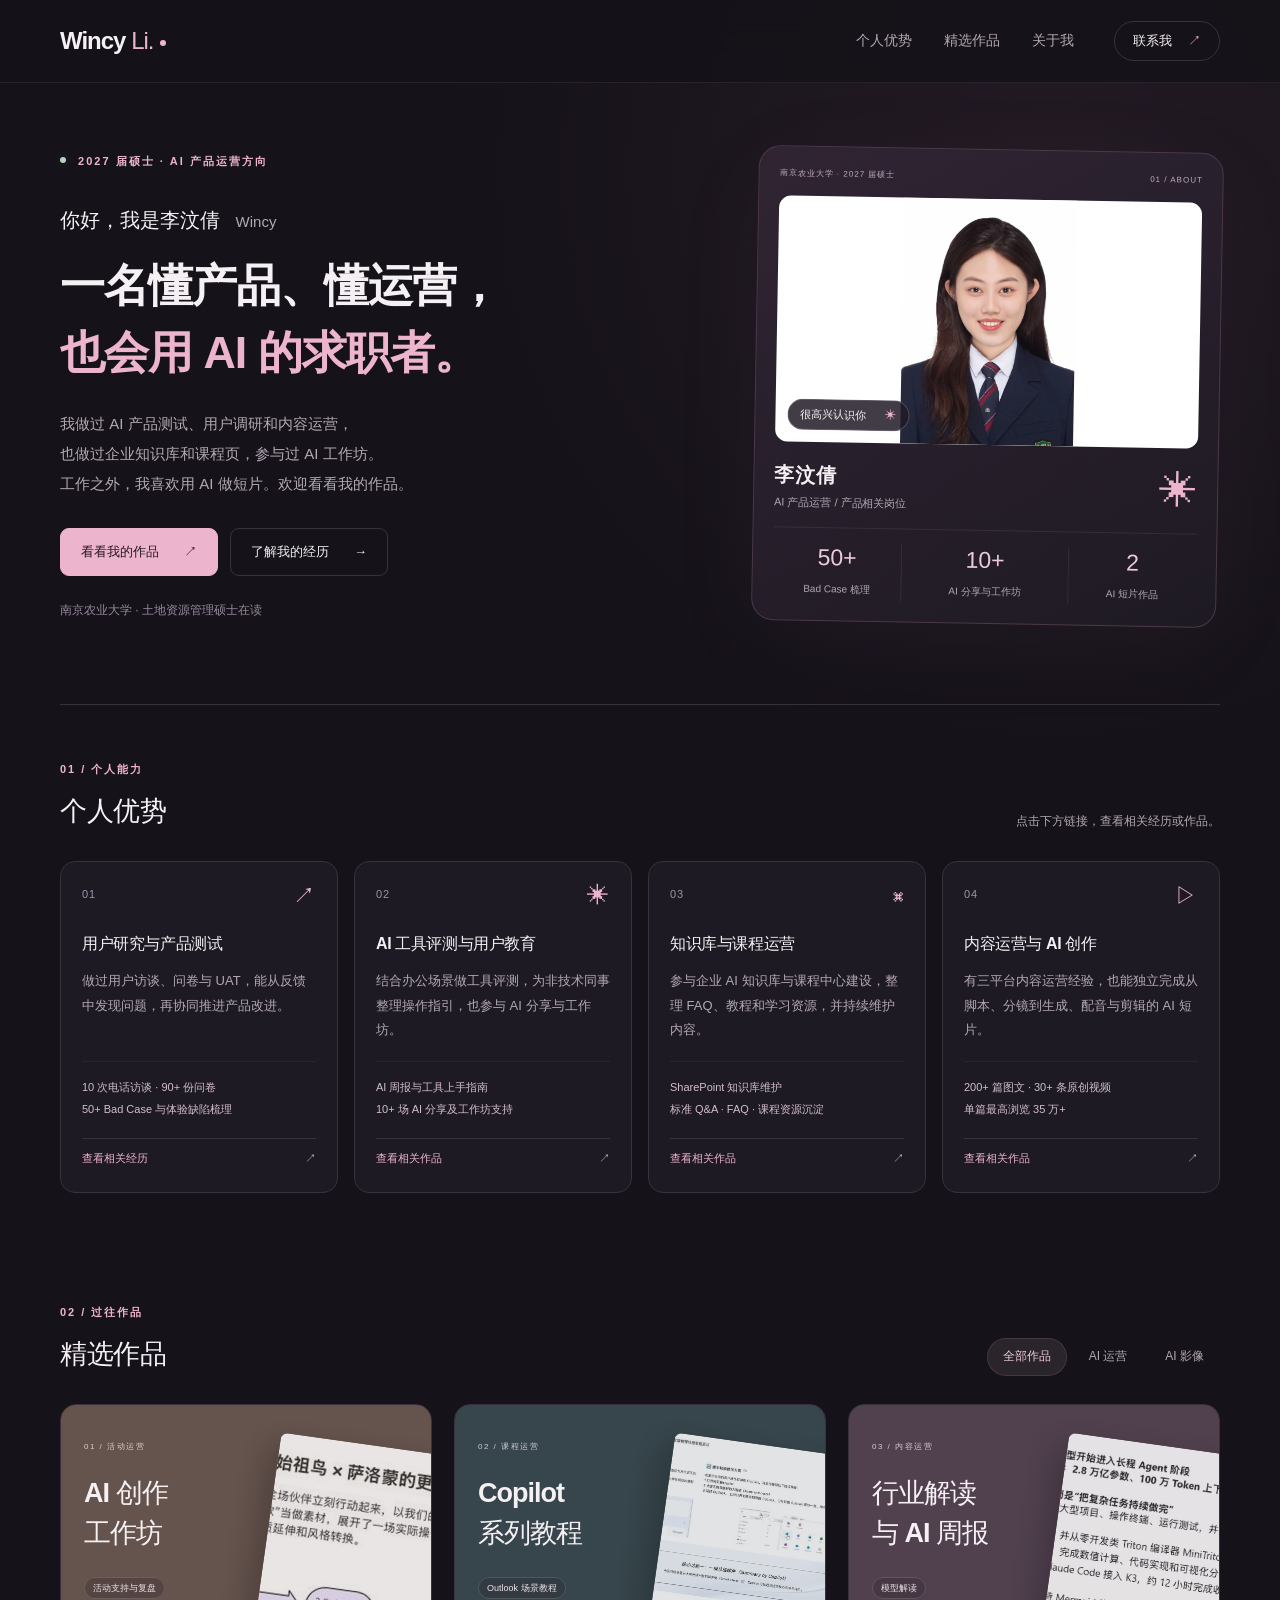
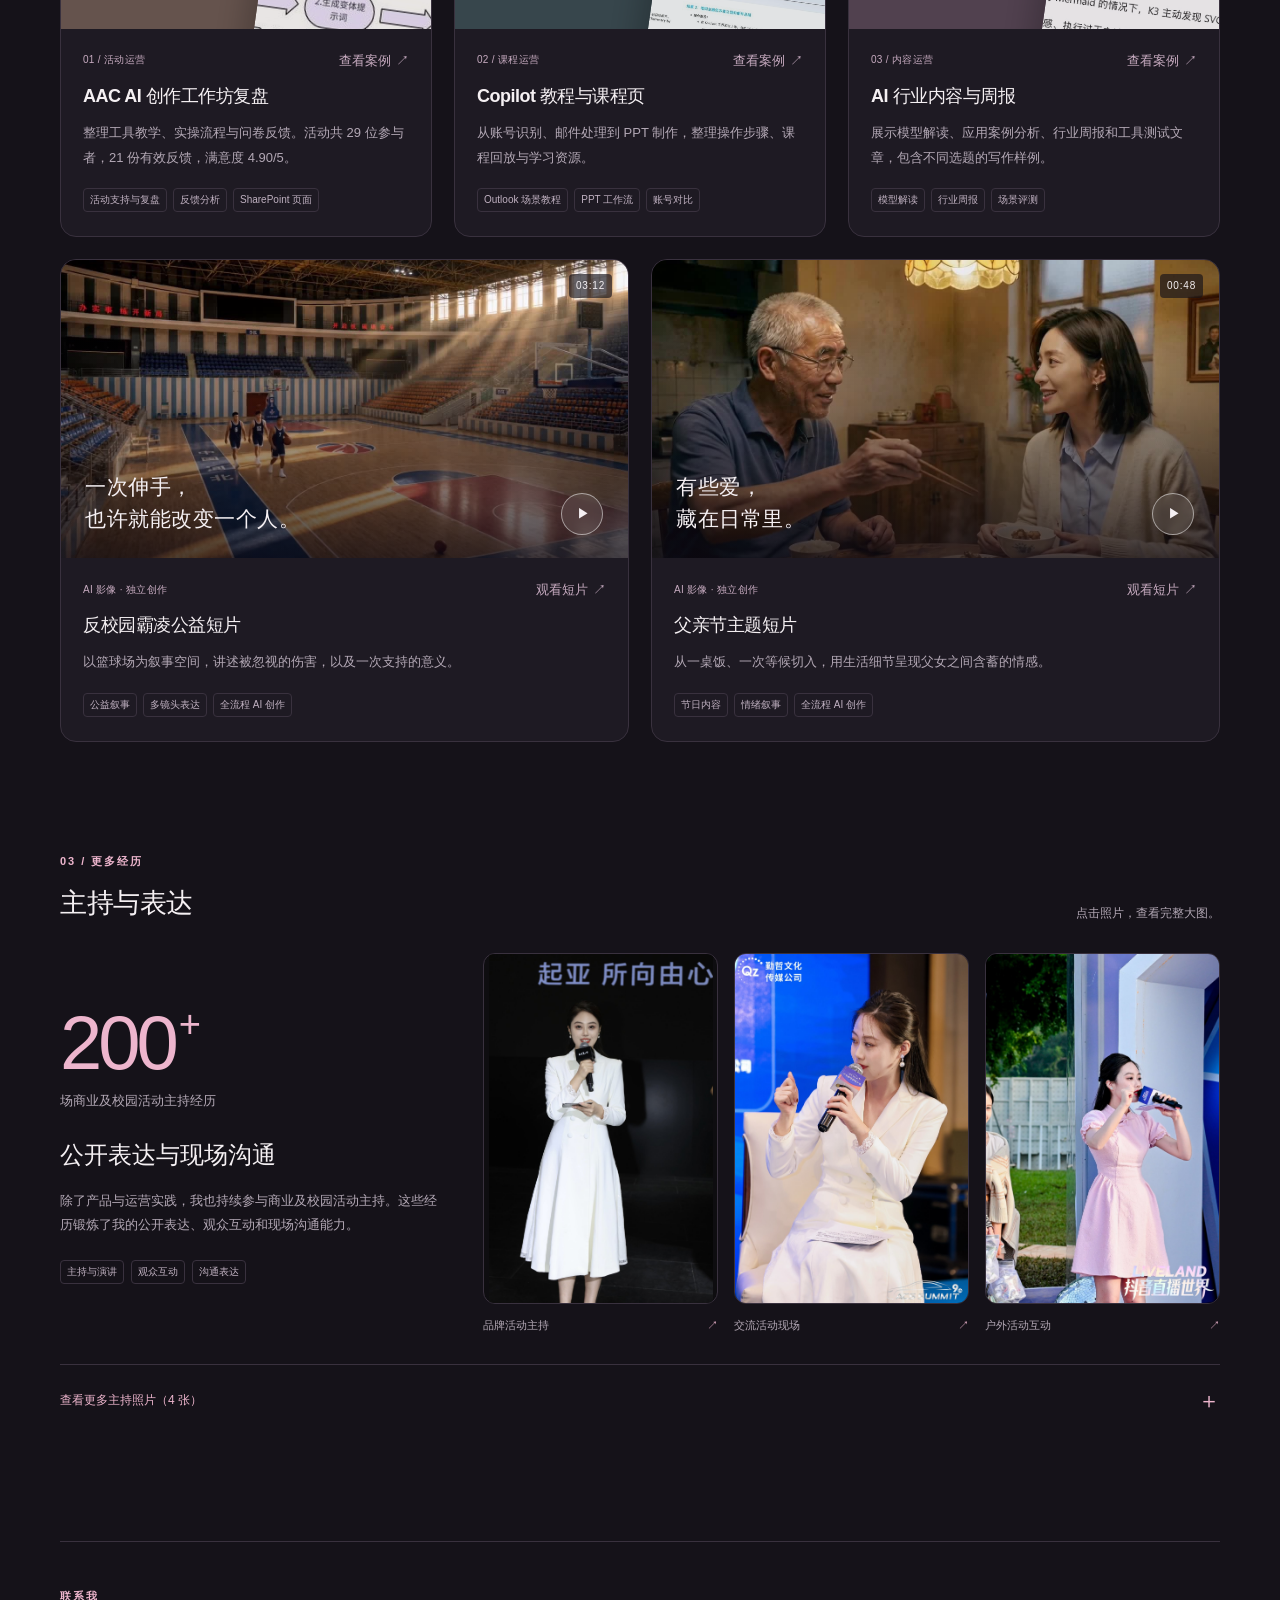
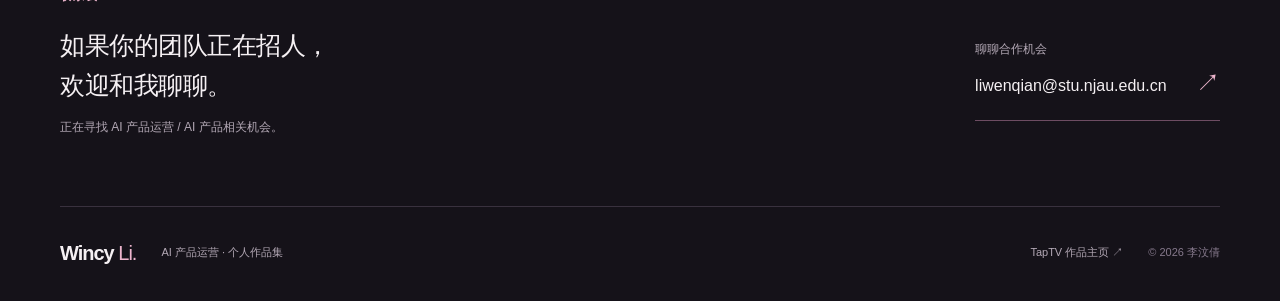
==== commit 00171fcd: "Add hosting and public speaking experience with photo gallery" ====
--- a/index.html
+++ b/index.html
@@ -1,4 +1,4 @@
-<!doctype html><html lang="zh-CN"><head><meta charset="utf-8"><meta name="viewport" content="width=device-width, initial-scale=1"><meta name="description" content="李汶倩，南京农业大学 2027 届硕士，关注 AI 产品运营、用户教育与 AIGC 创作。查看精选运营案例与 AI 短片。"><meta name="theme-color" content="#151219"><title>AI 产品运营 · 个人作品集｜李汶倩 Wincy Li</title><link rel="stylesheet" href="styles.css?v=portfolio-3"><script src="script.js?v=portfolio-3" defer></script></head><body><a class="skip-link" href="#main">跳到主要内容</a><header class="site-header"><nav class="nav shell" aria-label="主导航"><a class="brand" href="index.html" aria-label="李汶倩首页">Wincy<span> Li.</span><i></i></a><div class="nav-links"><a href="index.html#strengths">个人优势</a><a href="index.html#work">精选作品</a><a href="about.html">关于我</a></div><a class="nav-contact" href="mailto:liwenqian@stu.njau.edu.cn">联系我 <span aria-hidden="true">↗</span></a></nav></header>
+<!doctype html><html lang="zh-CN"><head><meta charset="utf-8"><meta name="viewport" content="width=device-width, initial-scale=1"><meta name="description" content="李汶倩，南京农业大学 2027 届硕士，关注 AI 产品运营、用户教育与 AIGC 创作。查看精选运营案例与 AI 短片。"><meta name="theme-color" content="#151219"><title>AI 产品运营 · 个人作品集｜李汶倩 Wincy Li</title><link rel="stylesheet" href="styles.css?v=hosting-1"><script src="script.js?v=hosting-1" defer></script></head><body><a class="skip-link" href="#main">跳到主要内容</a><header class="site-header"><nav class="nav shell" aria-label="主导航"><a class="brand" href="index.html" aria-label="李汶倩首页">Wincy<span> Li.</span><i></i></a><div class="nav-links"><a href="index.html#strengths">个人优势</a><a href="index.html#work">精选作品</a><a href="about.html">关于我</a></div><a class="nav-contact" href="mailto:liwenqian@stu.njau.edu.cn">联系我 <span aria-hidden="true">↗</span></a></nav></header>
 <main id="main">
 <section class="hero shell">
   <div class="hero-copy"><p class="eyebrow"><span class="status-dot"></span> 2027 届硕士 · AI 产品运营方向</p>
@@ -34,5 +34,30 @@
     <article class="work-card film-card" data-category="film"><a class="work-link" href="projects/fathers-day.html"><div class="work-cover film-cover"><img src="assets/work/fathers-day.jpg" alt="父亲节短片：父亲与女儿围坐餐桌" loading="lazy" width="1280" height="720"><span class="play-icon" aria-hidden="true">▶</span><span class="film-duration">00:48</span><span class="film-overlay-title">有些爱，<br>藏在日常里。</span></div><div class="work-body"><div class="work-meta"><span>AI 影像 · 独立创作</span><span>观看短片 ↗</span></div><h3>父亲节主题短片</h3><p>从一桌饭、一次等候切入，用生活细节呈现父女之间含蓄的情感。</p><div class="tags"><span>节日内容</span><span>情绪叙事</span><span>全流程 AI 创作</span></div></div></a></article>
   </div>
 </section>
+<section class="section shell hosting" id="hosting" aria-labelledby="hosting-title">
+  <div class="section-heading"><div><p class="eyebrow">03 / 更多经历</p><h2 id="hosting-title">主持与表达</h2></div><p>点击照片，查看完整大图。</p></div>
+  <div class="hosting-layout">
+    <div class="hosting-intro">
+      <p class="hosting-count"><strong>200<span>+</span></strong><span>场商业及校园活动主持经历</span></p>
+      <h3>公开表达与现场沟通</h3>
+      <p>除了产品与运营实践，我也持续参与商业及校园活动主持。这些经历锻炼了我的公开表达、观众互动和现场沟通能力。</p>
+      <div class="tags hosting-tags"><span>主持与演讲</span><span>观众互动</span><span>沟通表达</span></div>
+    </div>
+    <div class="hosting-gallery hosting-featured">
+      <figure><a href="assets/hosting/event-01.jpg" data-zoom aria-label="放大查看：品牌活动主持"><img src="assets/hosting/event-01.jpg" alt="李汶倩身着白色礼服，手持话筒主持品牌活动" width="1025" height="1600" loading="lazy"></a><figcaption>品牌活动主持 <span aria-hidden="true">↗</span></figcaption></figure>
+      <figure><a href="assets/hosting/event-04.jpg" data-zoom aria-label="放大查看：交流活动现场"><img src="assets/hosting/event-04.jpg" alt="李汶倩在交流活动现场，手持话筒发言" width="1066" height="1600" loading="lazy"></a><figcaption>交流活动现场 <span aria-hidden="true">↗</span></figcaption></figure>
+      <figure><a href="assets/hosting/event-03.jpg" data-zoom aria-label="放大查看：户外活动互动"><img src="assets/hosting/event-03.jpg" alt="李汶倩身着粉色礼服，在户外活动现场主持互动" width="1067" height="1600" loading="lazy"></a><figcaption>户外活动互动 <span aria-hidden="true">↗</span></figcaption></figure>
+    </div>
+  </div>
+  <details class="hosting-more">
+    <summary><span class="hosting-more-closed">查看更多主持照片（4 张）</span><span class="hosting-more-open">收起更多照片</span><span class="hosting-toggle" aria-hidden="true">＋</span></summary>
+    <div class="hosting-gallery hosting-additional">
+      <figure><a href="assets/hosting/event-02.jpg" data-zoom aria-label="放大查看：商业活动现场"><img src="assets/hosting/event-02.jpg" alt="李汶倩身着白色西装，手持主持卡站在活动背景板前" width="1600" height="1067" loading="lazy"></a><figcaption>商业活动现场 <span aria-hidden="true">↗</span></figcaption></figure>
+      <figure><a href="assets/hosting/event-05.jpg" data-zoom aria-label="放大查看：品牌活动现场"><img src="assets/hosting/event-05.jpg" alt="李汶倩在粉色品牌活动背景前主持" width="1600" height="1064" loading="lazy"></a><figcaption>品牌活动现场 <span aria-hidden="true">↗</span></figcaption></figure>
+      <figure><a href="assets/hosting/event-06.jpg" data-zoom aria-label="放大查看：商会活动主持"><img src="assets/hosting/event-06.jpg" alt="李汶倩在杭州市舟山商会活动背景前，手持话筒与主持卡" width="1600" height="1065" loading="lazy"></a><figcaption>商会活动主持 <span aria-hidden="true">↗</span></figcaption></figure>
+      <figure><a href="assets/hosting/event-07.jpg" data-zoom aria-label="放大查看：舞台主持现场"><img src="assets/hosting/event-07.jpg" alt="李汶倩在红色舞台背景前，面向观众持麦主持" width="1600" height="1067" loading="lazy"></a><figcaption>舞台主持现场 <span aria-hidden="true">↗</span></figcaption></figure>
+    </div>
+  </details>
+</section>
 <section class="contact-section shell"><div><p class="eyebrow">联系我</p><h2>如果你的团队正在招人，<br>欢迎和我聊聊。</h2><p>正在寻找 AI 产品运营 / AI 产品相关机会。</p></div><a class="contact-link" href="mailto:liwenqian@stu.njau.edu.cn"><span>聊聊合作机会</span><strong>liwenqian@stu.njau.edu.cn <i>↗</i></strong></a></section>
 </main><footer class="footer shell"><a class="brand" href="index.html">Wincy<span> Li.</span></a><p>AI 产品运营 · 个人作品集</p><a href="https://app.tapnow.ai/creator/profile/c95d3948-c4e1-45f8-b459-59875f0d29db" target="_blank" rel="noopener noreferrer">TapTV 作品主页 ↗</a><span class="copyright">© 2026 李汶倩</span></footer></body></html>
--- a/styles.css
+++ b/styles.css
@@ -2,3 +2,4 @@
 .profile-photo{background:#fff}.profile-photo img{object-fit:contain;object-position:center}.strength-card p{font-size:13px}.evidence{font-size:11px}.work-body p{font-size:13px}.tags span{font-size:10px}@media(max-width:450px){.strength-card p{font-size:12px}.evidence{font-size:10px}}
 .dialog-original{display:block;text-align:center;font-size:12px;color:var(--pink);padding:10px 0 0}.image-dialog img{max-height:75vh}
 .direct-headline{font-size:clamp(32px,3.5vw,45px);line-height:1.5;letter-spacing:-1px}.strength-card{display:flex;flex-direction:column}.strength-link{margin-top:18px;padding-top:10px;font-size:11px;color:var(--pink);display:flex;justify-content:space-between;border-top:1px solid var(--line)}.strength-card .evidence{margin-top:auto;padding-top:14px}.strength-card p{padding-bottom:18px}.sample-block{border:1px solid var(--line);background:var(--surface);border-radius:14px;margin:18px 0;overflow:hidden}.sample-block summary{cursor:pointer;list-style:none;display:flex;align-items:center;gap:16px;padding:22px}.sample-block summary::-webkit-details-marker{display:none}.sample-block summary:focus-visible{outline:3px solid var(--pink);outline-offset:-4px}.sample-index{font-size:12px;color:var(--pink)}.sample-block summary strong{display:block;font-size:17px;font-weight:550}.sample-block summary small{display:block;color:var(--muted);font-size:12px;margin-top:4px}.sample-toggle{margin-left:auto;font-size:22px;color:var(--pink);transition:transform .2s}.sample-block[open] .sample-toggle{transform:rotate(45deg)}.sample-content{border-top:1px solid var(--line);padding:6px 24px 20px}.sample-content .evidence-figure{background:var(--bg);margin:22px 0}.sample-content .evidence-figure img{max-height:760px}.case-metrics{display:grid;grid-template-columns:repeat(3,1fr);border:1px solid #705266;border-radius:15px;background:#2b202b;margin:24px 0;padding:24px 18px;gap:20px}.case-metrics strong{font-size:35px;line-height:1.2;color:var(--pink);font-weight:500}.case-metrics strong span{font-size:14px}.case-metrics p{font-size:11px;margin:8px 0 0}.source-note{font-size:12px!important;color:var(--muted)!important}.case-section h2{margin-top:12px}@media(max-width:760px){.direct-headline{font-size:36px}.sample-block summary{padding:18px;gap:10px}.sample-block summary strong{font-size:15px}.sample-block summary small{font-size:11px}.sample-content{padding:5px 15px 15px}.case-metrics{padding:20px 15px;gap:14px}.case-metrics strong{font-size:28px}.case-metrics p{font-size:10px}}@media(max-width:450px){.direct-headline{font-size:29px;letter-spacing:-.8px}.strength-card h3{min-height:51px}.strength-link{font-size:10px}.case-metrics{gap:12px;padding:18px 12px}.case-metrics strong{font-size:25px}.case-metrics strong span{font-size:11px}.case-metrics p{font-size:10px;line-height:1.8}.sample-index{display:none}.sample-content .evidence-figure{padding:8px}.profile-topline{letter-spacing:.3px}}
+.hosting{scroll-margin-top:100px}.hosting-layout{display:grid;grid-template-columns:.85fr 1.65fr;gap:44px;align-items:center}.hosting-count{margin:0 0 24px;display:flex;flex-direction:column;gap:8px}.hosting-count strong{font-size:76px;font-weight:500;color:var(--pink);line-height:1;letter-spacing:-4px}.hosting-count strong span{font-size:38px;vertical-align:top;letter-spacing:0;margin-left:4px}.hosting-count>span{font-size:13px;color:var(--muted)}.hosting-intro h3{font-size:24px;line-height:1.6;font-weight:500;margin:0 0 14px}.hosting-intro>p:not(.hosting-count){font-size:13px;color:var(--muted);line-height:1.9;margin:0 0 22px}.hosting-tags{gap:7px}.hosting-gallery{display:grid;gap:16px}.hosting-featured{grid-template-columns:repeat(3,minmax(0,1fr))}.hosting-gallery figure{margin:0;min-width:0}.hosting-gallery a{display:block;border:1px solid var(--line);border-radius:12px;overflow:hidden;background:#0e0d10;transition:border-color .2s}.hosting-gallery a:hover{border-color:var(--pink)}.hosting-gallery a:focus-visible,.hosting-more summary:focus-visible{outline:3px solid var(--pink);outline-offset:4px}.hosting-gallery img{display:block;width:100%;height:auto}.hosting-featured img{aspect-ratio:2/3;object-fit:contain}.hosting-gallery figcaption{display:flex;justify-content:space-between;gap:8px;color:var(--muted);font-size:11px;padding-top:12px}.hosting-gallery figcaption span{color:var(--pink)}.hosting-more{margin-top:28px;border-top:1px solid var(--line)}.hosting-more summary{cursor:pointer;list-style:none;display:flex;align-items:center;justify-content:space-between;padding:16px 0;font-size:12px;color:var(--pink)}.hosting-more summary::-webkit-details-marker{display:none}.hosting-toggle{font-size:22px;transition:transform .2s}.hosting-more[open] .hosting-toggle{transform:rotate(45deg)}.hosting-more-open,.hosting-more[open] .hosting-more-closed{display:none}.hosting-more[open] .hosting-more-open{display:inline}.hosting-additional{grid-template-columns:repeat(2,minmax(0,1fr));gap:26px 20px;padding-top:8px}.hosting-additional img{aspect-ratio:3/2;object-fit:contain}@media(max-width:1000px){.hosting-layout{grid-template-columns:1fr;gap:28px}.hosting-intro{max-width:570px}.hosting-intro h3 br{display:none}.hosting-count{margin-bottom:18px}.hosting-featured{max-width:760px}}@media(max-width:760px){.hosting-count strong{font-size:62px}.hosting-intro h3{font-size:22px}.hosting-gallery{gap:10px}.hosting-gallery figcaption{font-size:10px}.hosting-intro>p:not(.hosting-count){font-size:13px}.hosting-more{margin-top:20px}.hosting-additional{gap:20px 12px}}@media(max-width:450px){.hosting-featured{grid-template-columns:repeat(3,minmax(0,1fr));gap:8px}.hosting-gallery a{border-radius:8px}.hosting-gallery figcaption{font-size:10px;line-height:1.6;gap:2px}.hosting-featured figcaption span{display:none}.hosting-additional{grid-template-columns:1fr}.hosting-count>span{font-size:12px}.hosting{scroll-margin-top:85px}}
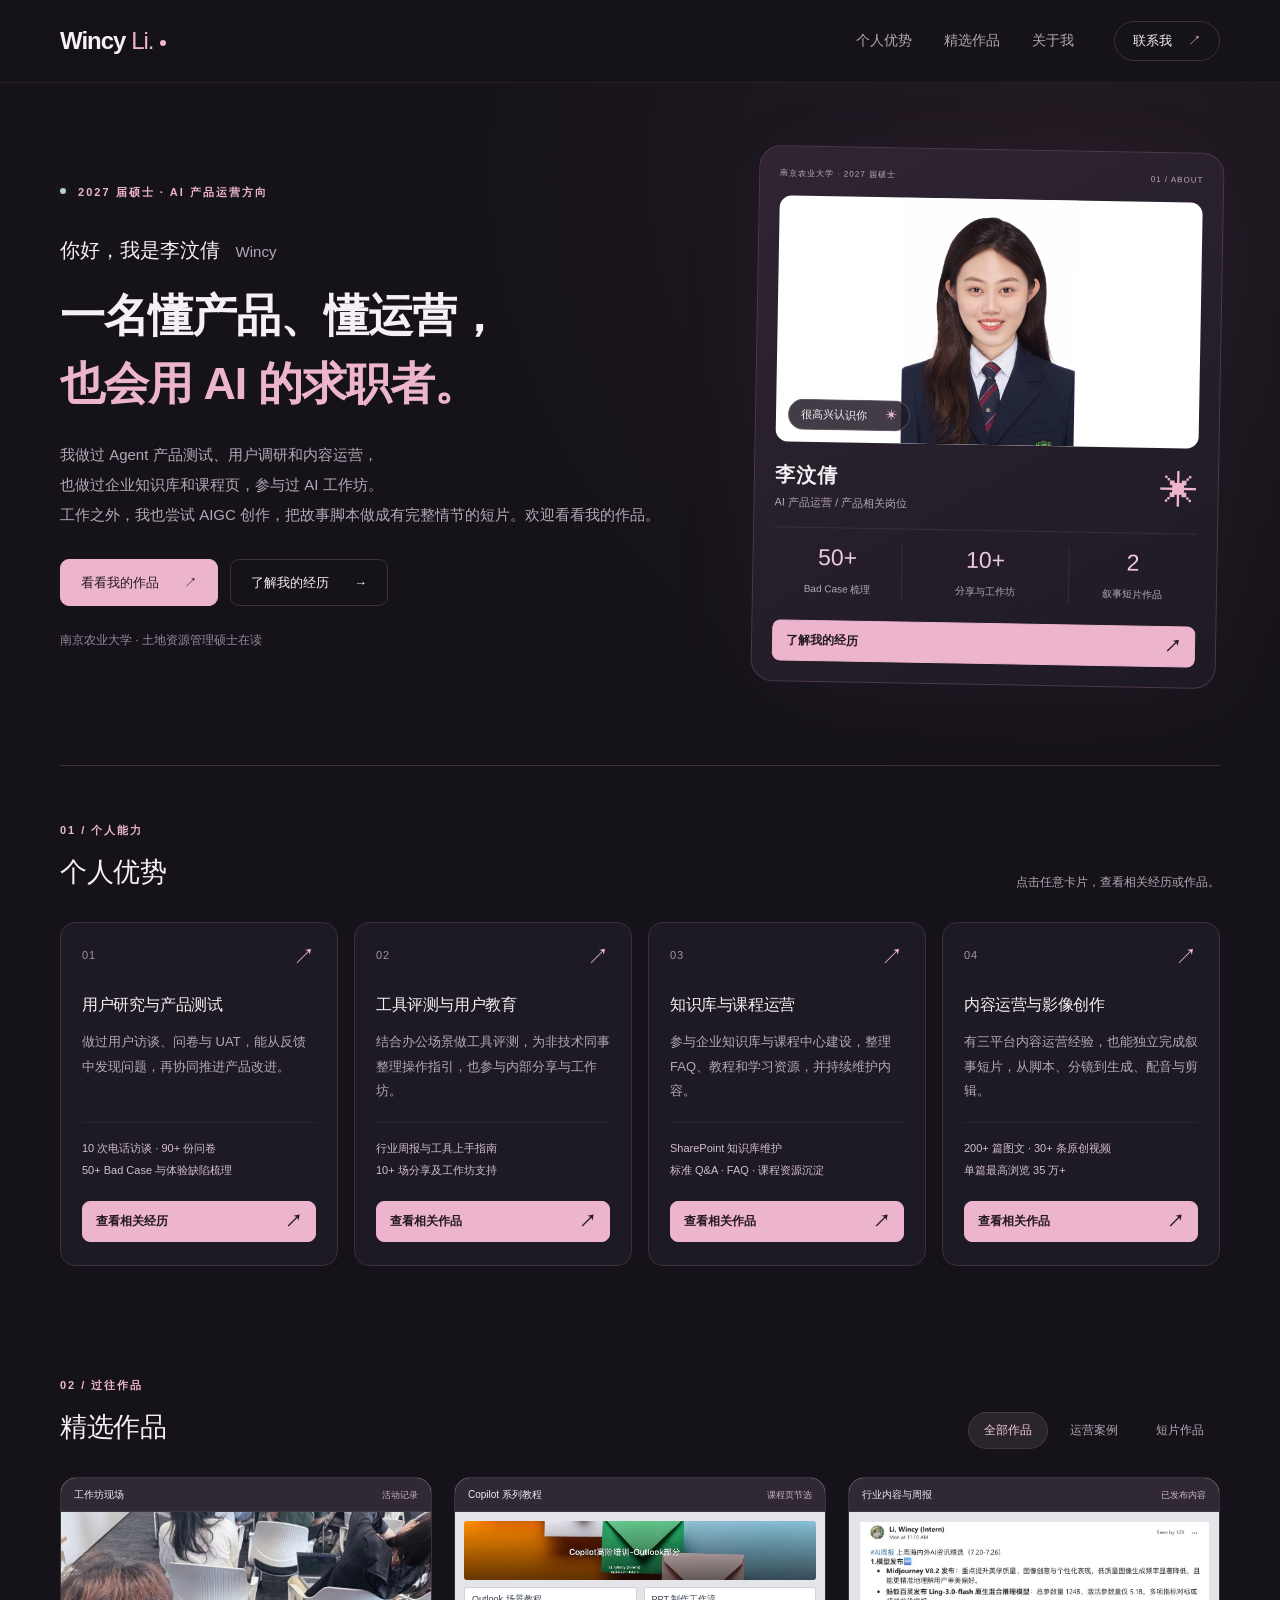
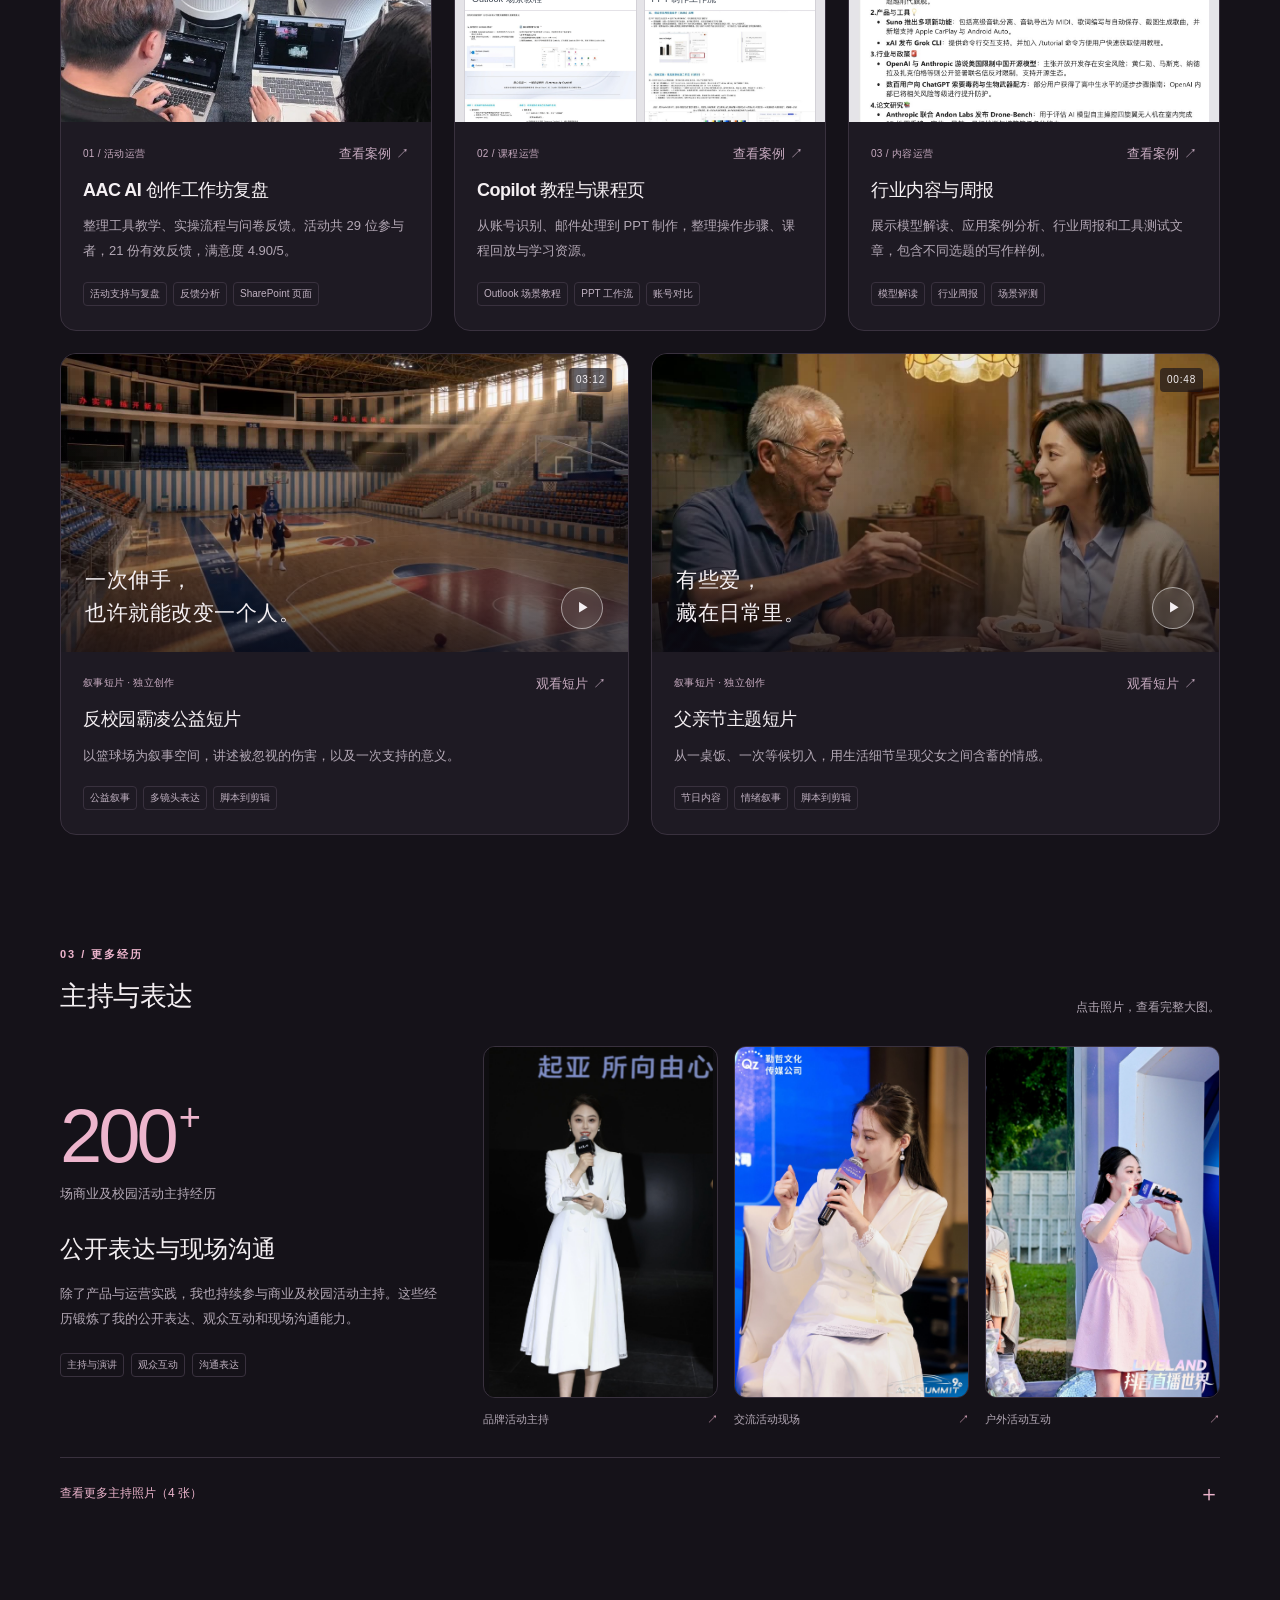
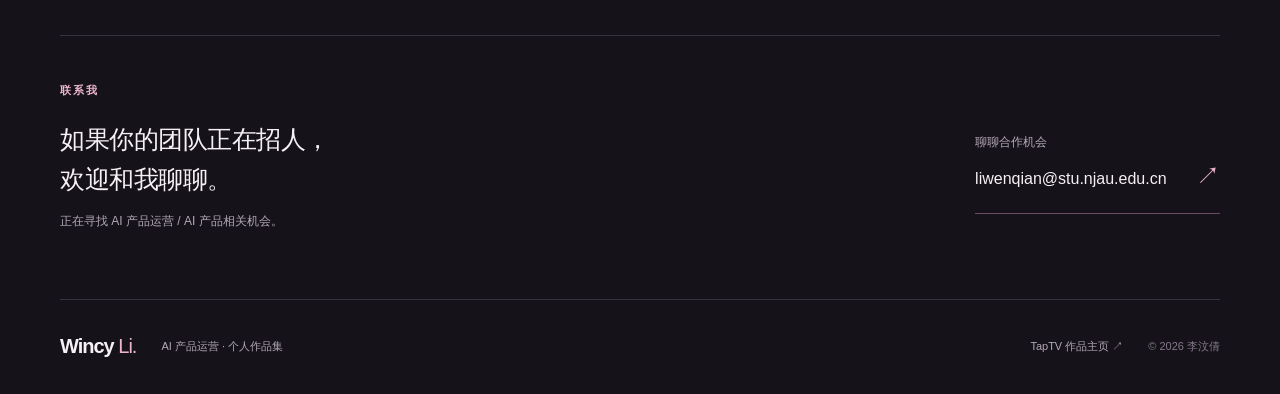
==== commit ef65ae80: "Make homepage cards fully clickable and use authentic portfolio covers" ====
--- a/index.html
+++ b/index.html
@@ -1,37 +1,38 @@
-<!doctype html><html lang="zh-CN"><head><meta charset="utf-8"><meta name="viewport" content="width=device-width, initial-scale=1"><meta name="description" content="李汶倩，南京农业大学 2027 届硕士，关注 AI 产品运营、用户教育与 AIGC 创作。查看精选运营案例与 AI 短片。"><meta name="theme-color" content="#151219"><title>AI 产品运营 · 个人作品集｜李汶倩 Wincy Li</title><link rel="stylesheet" href="styles.css?v=hosting-1"><script src="script.js?v=hosting-1" defer></script></head><body><a class="skip-link" href="#main">跳到主要内容</a><header class="site-header"><nav class="nav shell" aria-label="主导航"><a class="brand" href="index.html" aria-label="李汶倩首页">Wincy<span> Li.</span><i></i></a><div class="nav-links"><a href="index.html#strengths">个人优势</a><a href="index.html#work">精选作品</a><a href="about.html">关于我</a></div><a class="nav-contact" href="mailto:liwenqian@stu.njau.edu.cn">联系我 <span aria-hidden="true">↗</span></a></nav></header>
+<!doctype html><html lang="zh-CN"><head><meta charset="utf-8"><meta name="viewport" content="width=device-width, initial-scale=1"><meta name="description" content="李汶倩，南京农业大学 2027 届硕士，关注 AI 产品运营、用户教育与 AIGC 创作。查看精选运营案例与 AI 短片。"><meta name="theme-color" content="#151219"><title>AI 产品运营 · 个人作品集｜李汶倩 Wincy Li</title><link rel="stylesheet" href="styles.css?v=experience-1"><link rel="stylesheet" href="home.css?v=experience-1"><script src="script.js?v=hosting-1" defer></script></head><body><a class="skip-link" href="#main">跳到主要内容</a><header class="site-header"><nav class="nav shell" aria-label="主导航"><a class="brand" href="index.html" aria-label="李汶倩首页">Wincy<span> Li.</span><i></i></a><div class="nav-links"><a href="index.html#strengths">个人优势</a><a href="index.html#work">精选作品</a><a href="about.html">关于我</a></div><a class="nav-contact" href="mailto:liwenqian@stu.njau.edu.cn">联系我 <span aria-hidden="true">↗</span></a></nav></header>
 <main id="main">
 <section class="hero shell">
   <div class="hero-copy"><p class="eyebrow"><span class="status-dot"></span> 2027 届硕士 · AI 产品运营方向</p>
     <p class="hello">你好，我是李汶倩 <span>Wincy</span></p>
     <h1 class="direct-headline">一名懂产品、懂运营，<br><em>也会用 AI 的求职者。</em></h1>
-    <p class="hero-description">我做过 AI 产品测试、用户调研和内容运营，<br class="desktop-break">也做过企业知识库和课程页，参与过 AI 工作坊。<br class="desktop-break">工作之外，我喜欢用 AI 做短片。欢迎看看我的作品。</p>
+    <p class="hero-description">我做过 Agent 产品测试、用户调研和内容运营，<br class="desktop-break">也做过企业知识库和课程页，参与过 AI 工作坊。<br class="desktop-break">工作之外，我也尝试 AIGC 创作，把故事脚本做成有完整情节的短片。欢迎看看我的作品。</p>
     <div class="hero-actions"><a class="button primary" href="#work">看看我的作品 <span>↗</span></a><a class="button secondary" href="about.html">了解我的经历 <span>→</span></a></div>
     <p class="hero-footnote">南京农业大学 · 土地资源管理硕士在读</p>
   </div>
-  <div class="profile-card"><div class="profile-topline"><span>南京农业大学 · 2027 届硕士</span><span>01 / ABOUT</span></div>
+  <a class="profile-card interactive-card" href="about.html" aria-label="了解李汶倩的经历"><div class="profile-topline"><span>南京农业大学 · 2027 届硕士</span><span>01 / ABOUT</span></div>
     <div class="profile-photo"><img src="assets/profile.jpg" alt="李汶倩个人照片" width="600" height="800" fetchpriority="high"><span class="photo-label">很高兴认识你 <i>✳</i></span></div>
     <div class="profile-caption"><div><strong>李汶倩</strong><span>AI 产品运营 / 产品相关岗位</span></div><span class="sparkle" aria-hidden="true">✳</span></div>
-    <div class="profile-facts"><div><strong>50+</strong><span>Bad Case 梳理</span></div><div><strong>10+</strong><span>AI 分享与工作坊</span></div><div><strong>2</strong><span>AI 短片作品</span></div></div>
-  </div>
+    <div class="profile-facts"><div><strong>50+</strong><span>Bad Case 梳理</span></div><div><strong>10+</strong><span>分享与工作坊</span></div><div><strong>2</strong><span>叙事短片作品</span></div></div>
+    <span class="profile-cta">了解我的经历 <span aria-hidden="true">↗</span></span>
+  </a>
 </section>
 <section class="section shell strengths" id="strengths">
-  <div class="section-heading"><div><p class="eyebrow">01 / 个人能力</p><h2>个人优势</h2></div><p>点击下方链接，查看相关经历或作品。</p></div>
+  <div class="section-heading"><div><p class="eyebrow">01 / 个人能力</p><h2>个人优势</h2></div><p>点击任意卡片，查看相关经历或作品。</p></div>
   <div class="strength-grid">
-    <article class="strength-card"><span class="card-number">01 <i>↗</i></span><h3>用户研究与产品测试</h3><p>做过用户访谈、问卷与 UAT，能从反馈中发现问题，再协同推进产品改进。</p><div class="evidence">10 次电话访谈 · 90+ 份问卷<br>50+ Bad Case 与体验缺陷梳理</div><a class="strength-link" href="about.html">查看相关经历 <span aria-hidden="true">↗</span></a></article>
-    <article class="strength-card"><span class="card-number">02 <i>✳</i></span><h3>AI 工具评测与用户教育</h3><p>结合办公场景做工具评测，为非技术同事整理操作指引，也参与 AI 分享与工作坊。</p><div class="evidence">AI 周报与工具上手指南<br>10+ 场 AI 分享及工作坊支持</div><a class="strength-link" href="projects/ai-content.html">查看相关作品 <span aria-hidden="true">↗</span></a></article>
-    <article class="strength-card"><span class="card-number">03 <i>⌘</i></span><h3>知识库与课程运营</h3><p>参与企业 AI 知识库与课程中心建设，整理 FAQ、教程和学习资源，并持续维护内容。</p><div class="evidence">SharePoint 知识库维护<br>标准 Q&amp;A · FAQ · 课程资源沉淀</div><a class="strength-link" href="projects/knowledge.html">查看相关作品 <span aria-hidden="true">↗</span></a></article>
-    <article class="strength-card"><span class="card-number">04 <i>▷</i></span><h3>内容运营与 AI 创作</h3><p>有三平台内容运营经验，也能独立完成从脚本、分镜到生成、配音与剪辑的 AI 短片。</p><div class="evidence">200+ 篇图文 · 30+ 条原创视频<br>单篇最高浏览 35 万+</div><a class="strength-link" href="projects/anti-bullying.html">查看相关作品 <span aria-hidden="true">↗</span></a></article>
+    <a class="strength-card interactive-card" href="about.html" aria-label="用户研究与产品测试：查看相关经历"><span class="card-number">01 <i aria-hidden="true">↗</i></span><h3>用户研究与产品测试</h3><p>做过用户访谈、问卷与 UAT，能从反馈中发现问题，再协同推进产品改进。</p><div class="evidence">10 次电话访谈 · 90+ 份问卷<br>50+ Bad Case 与体验缺陷梳理</div><span class="strength-link">查看相关经历 <span aria-hidden="true">↗</span></span></a>
+    <a class="strength-card interactive-card" href="projects/ai-content.html" aria-label="工具评测与用户教育：查看相关作品"><span class="card-number">02 <i aria-hidden="true">↗</i></span><h3>工具评测与用户教育</h3><p>结合办公场景做工具评测，为非技术同事整理操作指引，也参与内部分享与工作坊。</p><div class="evidence">行业周报与工具上手指南<br>10+ 场分享及工作坊支持</div><span class="strength-link">查看相关作品 <span aria-hidden="true">↗</span></span></a>
+    <a class="strength-card interactive-card" href="projects/knowledge.html" aria-label="知识库与课程运营：查看相关作品"><span class="card-number">03 <i aria-hidden="true">↗</i></span><h3>知识库与课程运营</h3><p>参与企业知识库与课程中心建设，整理 FAQ、教程和学习资源，并持续维护内容。</p><div class="evidence">SharePoint 知识库维护<br>标准 Q&amp;A · FAQ · 课程资源沉淀</div><span class="strength-link">查看相关作品 <span aria-hidden="true">↗</span></span></a>
+    <a class="strength-card interactive-card" href="projects/anti-bullying.html" aria-label="内容运营与影像创作：查看相关作品"><span class="card-number">04 <i aria-hidden="true">↗</i></span><h3>内容运营与影像创作</h3><p>有三平台内容运营经验，也能独立完成叙事短片，从脚本、分镜到生成、配音与剪辑。</p><div class="evidence">200+ 篇图文 · 30+ 条原创视频<br>单篇最高浏览 35 万+</div><span class="strength-link">查看相关作品 <span aria-hidden="true">↗</span></span></a>
   </div>
 </section>
 <section class="section shell" id="work">
-  <div class="section-heading"><div><p class="eyebrow">02 / 过往作品</p><h2>精选作品</h2></div><div class="filters" role="group" aria-label="作品分类"><button class="filter active" data-filter="all" aria-pressed="true">全部作品</button><button class="filter" data-filter="operations" aria-pressed="false">AI 运营</button><button class="filter" data-filter="film" aria-pressed="false">AI 影像</button></div></div>
+  <div class="section-heading"><div><p class="eyebrow">02 / 过往作品</p><h2>精选作品</h2></div><div class="filters" role="group" aria-label="作品分类"><button class="filter active" data-filter="all" aria-pressed="true">全部作品</button><button class="filter" data-filter="operations" aria-pressed="false">运营案例</button><button class="filter" data-filter="film" aria-pressed="false">短片作品</button></div></div>
   <p class="sr-only" id="filter-status" aria-live="polite"></p>
   <div class="work-grid">
-    <article class="work-card" data-category="operations"><a class="work-link" href="projects/community.html"><div class="work-cover cover-community"><div class="cover-type"><span>01 / 活动运营</span><strong>AI 创作<br>工作坊</strong><span class="cover-label">活动支持与复盘</span></div><img src="assets/work/workshop-practice.jpg" alt="AAC 工作坊复盘中的 AI 图像实操流程" loading="lazy"></div><div class="work-body"><div class="work-meta"><span>01 / 活动运营</span><span>查看案例 ↗</span></div><h3>AAC AI 创作工作坊复盘</h3><p>整理工具教学、实操流程与问卷反馈。活动共 29 位参与者，21 份有效反馈，满意度 4.90/5。</p><div class="tags"><span>活动支持与复盘</span><span>反馈分析</span><span>SharePoint 页面</span></div></div></a></article>
-    <article class="work-card" data-category="operations"><a class="work-link" href="projects/knowledge.html"><div class="work-cover cover-knowledge"><div class="cover-type"><span>02 / 课程运营</span><strong>Copilot<br>系列教程</strong><span class="cover-label">Outlook 场景教程</span></div><img src="assets/work/outlook-guide.jpg" alt="Copilot Outlook 教程中的版本识别与邮件总结说明" loading="lazy"></div><div class="work-body"><div class="work-meta"><span>02 / 课程运营</span><span>查看案例 ↗</span></div><h3>Copilot 教程与课程页</h3><p>从账号识别、邮件处理到 PPT 制作，整理操作步骤、课程回放与学习资源。</p><div class="tags"><span>Outlook 场景教程</span><span>PPT 工作流</span><span>账号对比</span></div></div></a></article>
-    <article class="work-card" data-category="operations"><a class="work-link" href="projects/ai-content.html"><div class="work-cover cover-content"><div class="cover-type"><span>03 / 内容运营</span><strong>行业解读<br>与 AI 周报</strong><span class="cover-label">模型解读</span></div><img src="assets/work/kimi-analysis.jpg" alt="Kimi 模型场景分析内容节选" loading="lazy"></div><div class="work-body"><div class="work-meta"><span>03 / 内容运营</span><span>查看案例 ↗</span></div><h3>AI 行业内容与周报</h3><p>展示模型解读、应用案例分析、行业周报和工具测试文章，包含不同选题的写作样例。</p><div class="tags"><span>模型解读</span><span>行业周报</span><span>场景评测</span></div></div></a></article>
-    <article class="work-card film-card" data-category="film"><a class="work-link" href="projects/anti-bullying.html"><div class="work-cover film-cover"><img src="assets/work/anti-bullying.jpg" alt="反校园霸凌短片：阳光下的篮球场" loading="lazy" width="1280" height="720"><span class="play-icon" aria-hidden="true">▶</span><span class="film-duration">03:12</span><span class="film-overlay-title">一次伸手，<br>也许就能改变一个人。</span></div><div class="work-body"><div class="work-meta"><span>AI 影像 · 独立创作</span><span>观看短片 ↗</span></div><h3>反校园霸凌公益短片</h3><p>以篮球场为叙事空间，讲述被忽视的伤害，以及一次支持的意义。</p><div class="tags"><span>公益叙事</span><span>多镜头表达</span><span>全流程 AI 创作</span></div></div></a></article>
-    <article class="work-card film-card" data-category="film"><a class="work-link" href="projects/fathers-day.html"><div class="work-cover film-cover"><img src="assets/work/fathers-day.jpg" alt="父亲节短片：父亲与女儿围坐餐桌" loading="lazy" width="1280" height="720"><span class="play-icon" aria-hidden="true">▶</span><span class="film-duration">00:48</span><span class="film-overlay-title">有些爱，<br>藏在日常里。</span></div><div class="work-body"><div class="work-meta"><span>AI 影像 · 独立创作</span><span>观看短片 ↗</span></div><h3>父亲节主题短片</h3><p>从一桌饭、一次等候切入，用生活细节呈现父女之间含蓄的情感。</p><div class="tags"><span>节日内容</span><span>情绪叙事</span><span>全流程 AI 创作</span></div></div></a></article>
+    <article class="work-card" data-category="operations"><a class="work-link" href="projects/community.html"><div class="work-cover cover-real cover-live"><div class="cover-kicker"><span>工作坊现场</span><span>活动记录</span></div><div class="real-media"><img src="assets/work/workshop-live.jpg" alt="AAC 创作工作坊真实现场：参与者使用笔记本电脑进行创作实操" loading="lazy" width="582" height="389"></div></div><div class="work-body"><div class="work-meta"><span>01 / 活动运营</span><span>查看案例 ↗</span></div><h3>AAC AI 创作工作坊复盘</h3><p>整理工具教学、实操流程与问卷反馈。活动共 29 位参与者，21 份有效反馈，满意度 4.90/5。</p><div class="tags"><span>活动支持与复盘</span><span>反馈分析</span><span>SharePoint 页面</span></div></div></a></article>
+    <article class="work-card" data-category="operations"><a class="work-link" href="projects/knowledge.html"><div class="work-cover cover-real cover-course"><div class="cover-kicker"><span>Copilot 系列教程</span><span>课程页节选</span></div><div class="course-preview"><img class="course-banner" src="assets/work/outlook-course-header.jpg" alt="Copilot Outlook 课程页的原始横幅" loading="lazy" width="1099" height="183"><div class="course-preview-grid"><div><span>Outlook 场景教程</span><img src="assets/work/outlook-guide.jpg" alt="Outlook 教程中的操作步骤与界面截图" loading="lazy"></div><div><span>PPT 制作工作流</span><img src="assets/work/copilot-guide.jpg" alt="Copilot PPT 教程中的功能演示与课后工作流" loading="lazy"></div></div></div></div><div class="work-body"><div class="work-meta"><span>02 / 课程运营</span><span>查看案例 ↗</span></div><h3>Copilot 教程与课程页</h3><p>从账号识别、邮件处理到 PPT 制作，整理操作步骤、课程回放与学习资源。</p><div class="tags"><span>Outlook 场景教程</span><span>PPT 工作流</span><span>账号对比</span></div></div></a></article>
+    <article class="work-card" data-category="operations"><a class="work-link" href="projects/ai-content.html"><div class="work-cover cover-real cover-editorial"><div class="cover-kicker"><span>行业内容与周报</span><span>已发布内容</span></div><div class="real-media"><img src="assets/work/weekly-post-cover.jpg" alt="李汶倩发布的行业周报原文截图，包含模型、产品与行业动态栏目" loading="lazy" width="1096" height="650"></div></div><div class="work-body"><div class="work-meta"><span>03 / 内容运营</span><span>查看案例 ↗</span></div><h3>行业内容与周报</h3><p>展示模型解读、应用案例分析、行业周报和工具测试文章，包含不同选题的写作样例。</p><div class="tags"><span>模型解读</span><span>行业周报</span><span>场景评测</span></div></div></a></article>
+    <article class="work-card film-card" data-category="film"><a class="work-link" href="projects/anti-bullying.html"><div class="work-cover film-cover"><img src="assets/work/anti-bullying.jpg" alt="反校园霸凌短片：阳光下的篮球场" loading="lazy" width="1280" height="720"><span class="play-icon" aria-hidden="true">▶</span><span class="film-duration">03:12</span><span class="film-overlay-title">一次伸手，<br>也许就能改变一个人。</span></div><div class="work-body"><div class="work-meta"><span>叙事短片 · 独立创作</span><span>观看短片 ↗</span></div><h3>反校园霸凌公益短片</h3><p>以篮球场为叙事空间，讲述被忽视的伤害，以及一次支持的意义。</p><div class="tags"><span>公益叙事</span><span>多镜头表达</span><span>脚本到剪辑</span></div></div></a></article>
+    <article class="work-card film-card" data-category="film"><a class="work-link" href="projects/fathers-day.html"><div class="work-cover film-cover"><img src="assets/work/fathers-day.jpg" alt="父亲节短片：父亲与女儿围坐餐桌" loading="lazy" width="1280" height="720"><span class="play-icon" aria-hidden="true">▶</span><span class="film-duration">00:48</span><span class="film-overlay-title">有些爱，<br>藏在日常里。</span></div><div class="work-body"><div class="work-meta"><span>叙事短片 · 独立创作</span><span>观看短片 ↗</span></div><h3>父亲节主题短片</h3><p>从一桌饭、一次等候切入，用生活细节呈现父女之间含蓄的情感。</p><div class="tags"><span>节日内容</span><span>情绪叙事</span><span>脚本到剪辑</span></div></div></a></article>
   </div>
 </section>
 <section class="section shell hosting" id="hosting" aria-labelledby="hosting-title">
--- a/home.css
+++ b/home.css
@@ -0,0 +1,70 @@
+/* Homepage-specific interaction and source-led portfolio covers. */
+.interactive-card {
+  cursor: pointer;
+  transition: border-color .2s, background .2s, box-shadow .2s, transform .2s;
+}
+.interactive-card:hover,
+.interactive-card:focus-visible {
+  border-color: var(--pink);
+  box-shadow: 0 10px 32px #0003;
+}
+.profile-card.interactive-card { display: block; }
+.profile-card.interactive-card:hover { transform: rotate(0) translateY(-3px); }
+.profile-cta,
+.strength-card .strength-link {
+  display: flex;
+  align-items: center;
+  justify-content: space-between;
+  background: var(--pink);
+  color: #241823;
+  border: 1px solid var(--pink);
+  border-radius: 8px;
+  font-size: 12px;
+  font-weight: 600;
+  line-height: 1.6;
+  padding: 10px 13px;
+  margin-top: 20px;
+}
+.strength-card.interactive-card:hover { background: #2b2230; transform: translateY(-3px); }
+.strength-card .strength-link span,
+.profile-cta > span { font-size: 17px; line-height: 1; }
+.strength-card.interactive-card:focus-visible { outline-offset: 4px; }
+.work-cover.cover-real { background: #f3f2f4; height: 244px; }
+.cover-kicker {
+  height: 34px;
+  display: flex;
+  align-items: center;
+  justify-content: space-between;
+  gap: 8px;
+  padding: 0 13px;
+  background: #302833;
+  border-bottom: 1px solid #ffffff12;
+  color: #f3eaf1;
+  font-size: 10px;
+}
+.cover-kicker > span:last-child { color: #c8b6c4; font-size: 9px; }
+.cover-real .real-media { height: calc(100% - 34px); overflow: hidden; }
+.cover-real .real-media img { width: 100%; height: 100%; object-fit: cover; }
+.cover-live .real-media img { object-position: 50% 62%; }
+.cover-editorial .real-media { padding: 10px 10px 0; background: #e5e4e8; }
+.cover-editorial .real-media img { object-position: top; height: auto; min-height: 100%; }
+.course-preview { padding: 9px; height: calc(100% - 34px); background: #e5e4e8; }
+.course-preview .course-banner { width: 100%; height: auto; border-radius: 3px; }
+.course-preview-grid { display: grid; grid-template-columns: 1fr 1fr; gap: 7px; margin-top: 7px; }
+.course-preview-grid > div { min-width: 0; background: #fff; border: 1px solid #d3d1d7; border-radius: 3px; overflow: hidden; }
+.course-preview-grid span { display: block; padding: 3px 7px; color: #38414d; font-size: 9px; border-bottom: 1px solid #e4e2e7; }
+.course-preview-grid img { width: 100%; height: auto; }
+@media (max-width: 760px) {
+  .strength-card .strength-link { font-size: 11px; padding: 10px; }
+  .work-card[data-category="operations"] .work-link { display: block; }
+  .work-card[data-category="operations"] .work-cover.cover-real { height: 244px; min-height: 0; }
+  .work-card:nth-child(3) .cover-real img { height: auto; }
+}
+@media (max-width: 450px) {
+  .strength-card .strength-link { padding: 9px 8px; font-size: 10px; }
+  .strength-card .strength-link span { font-size: 15px; }
+}
+@media (prefers-reduced-motion: reduce) {
+  .interactive-card { transition: none; }
+  .interactive-card:hover { transform: none; }
+}
